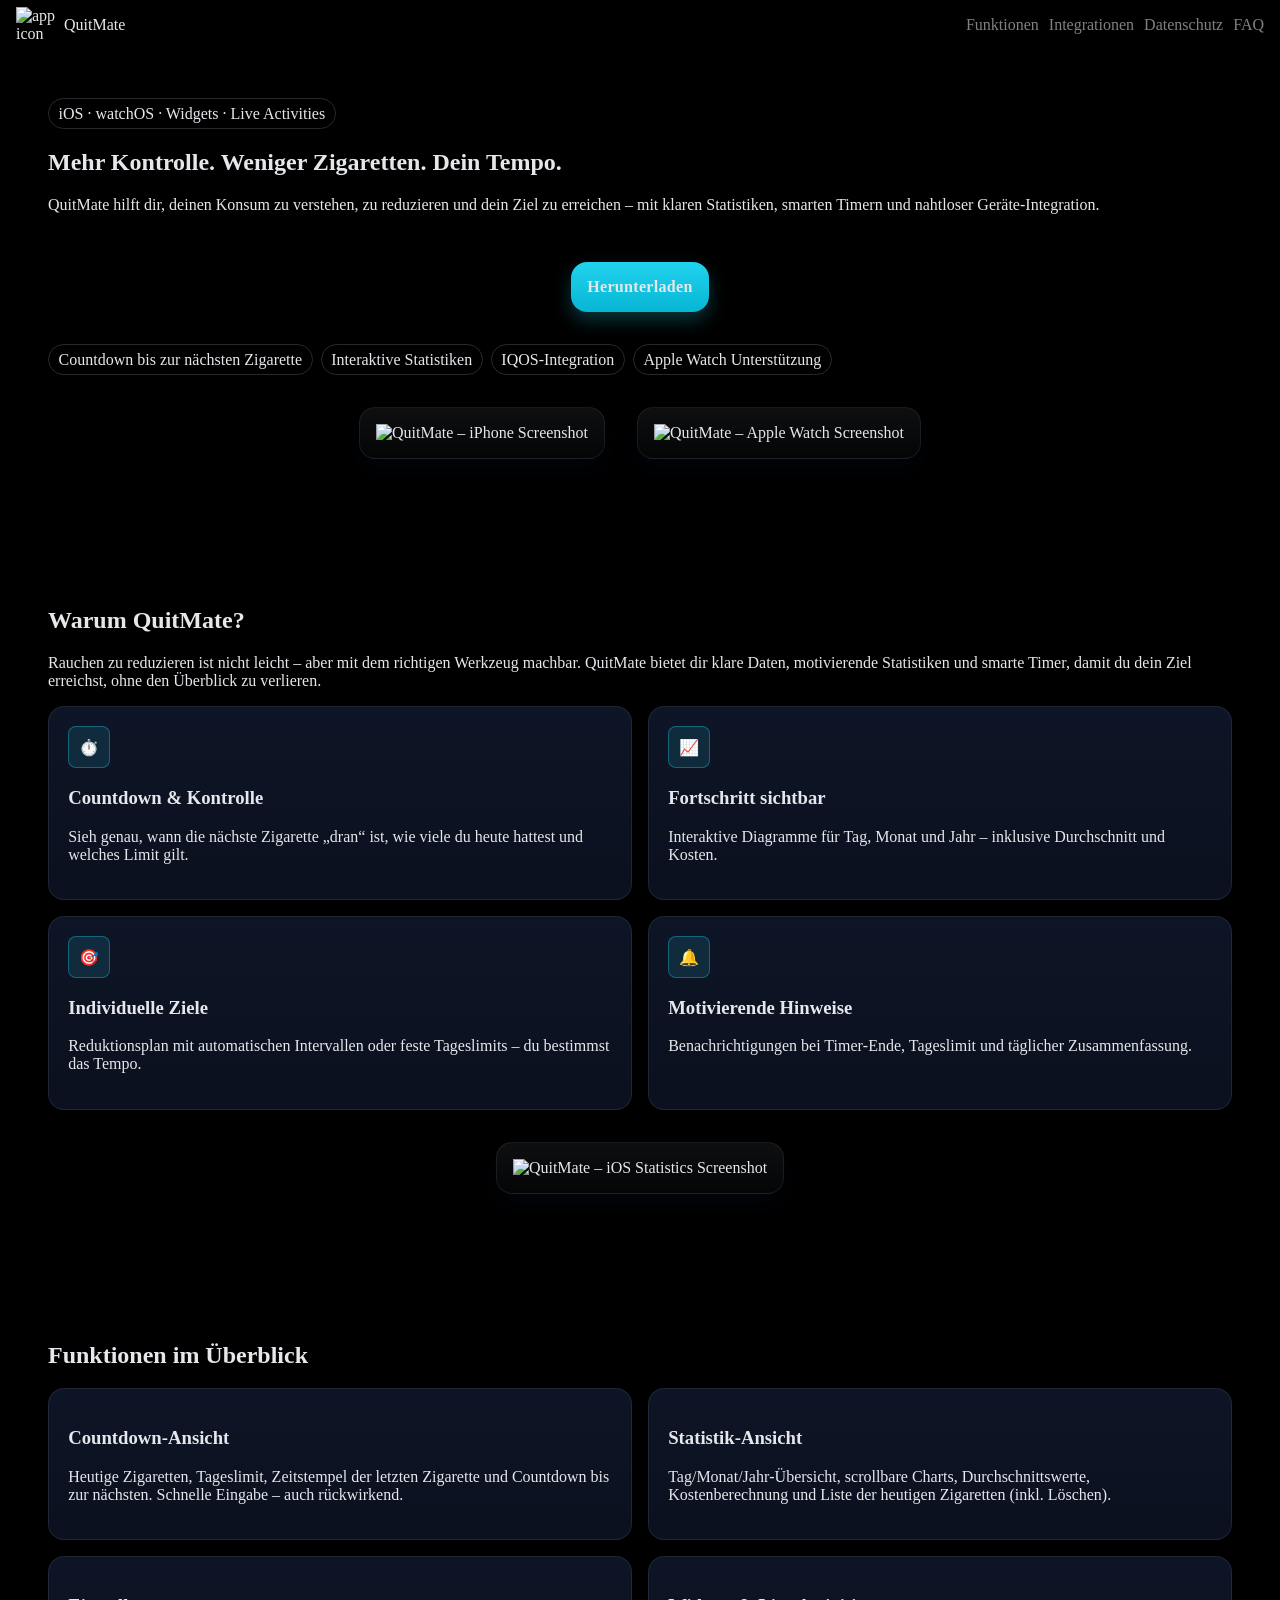
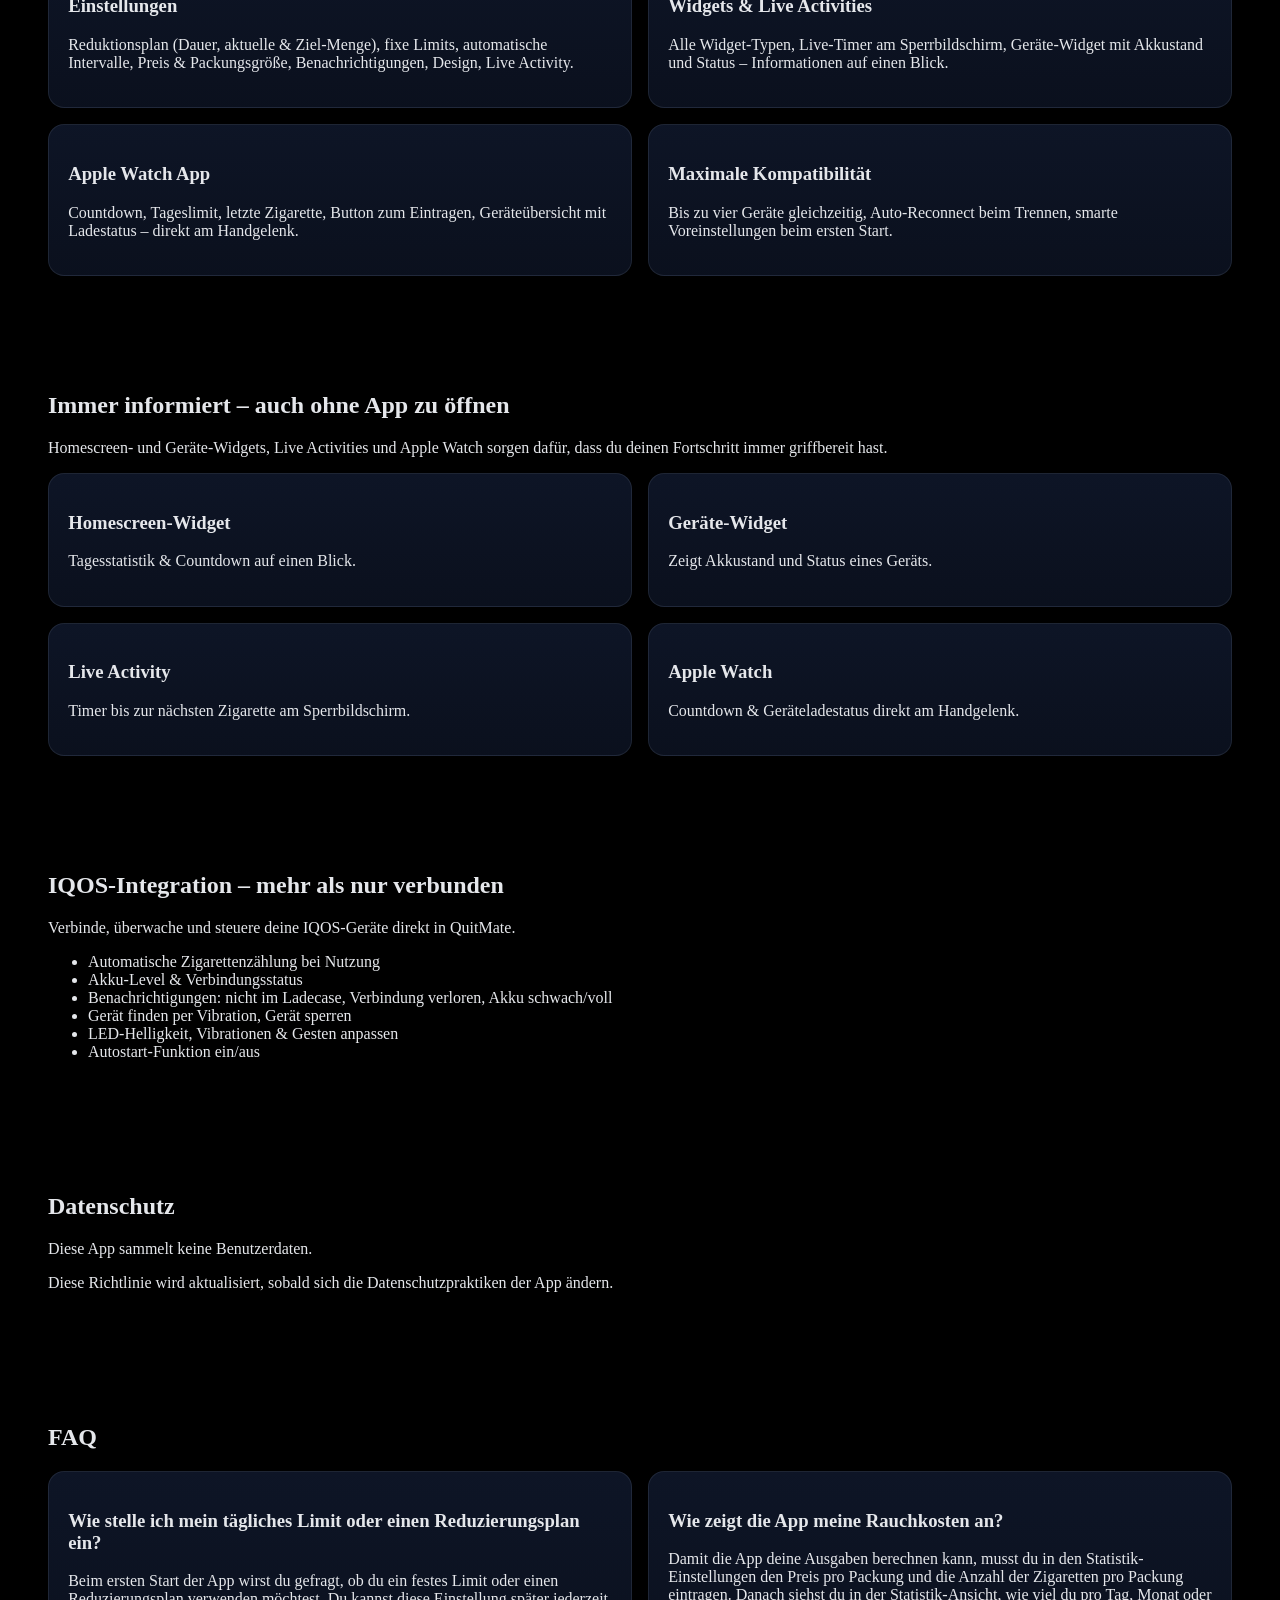
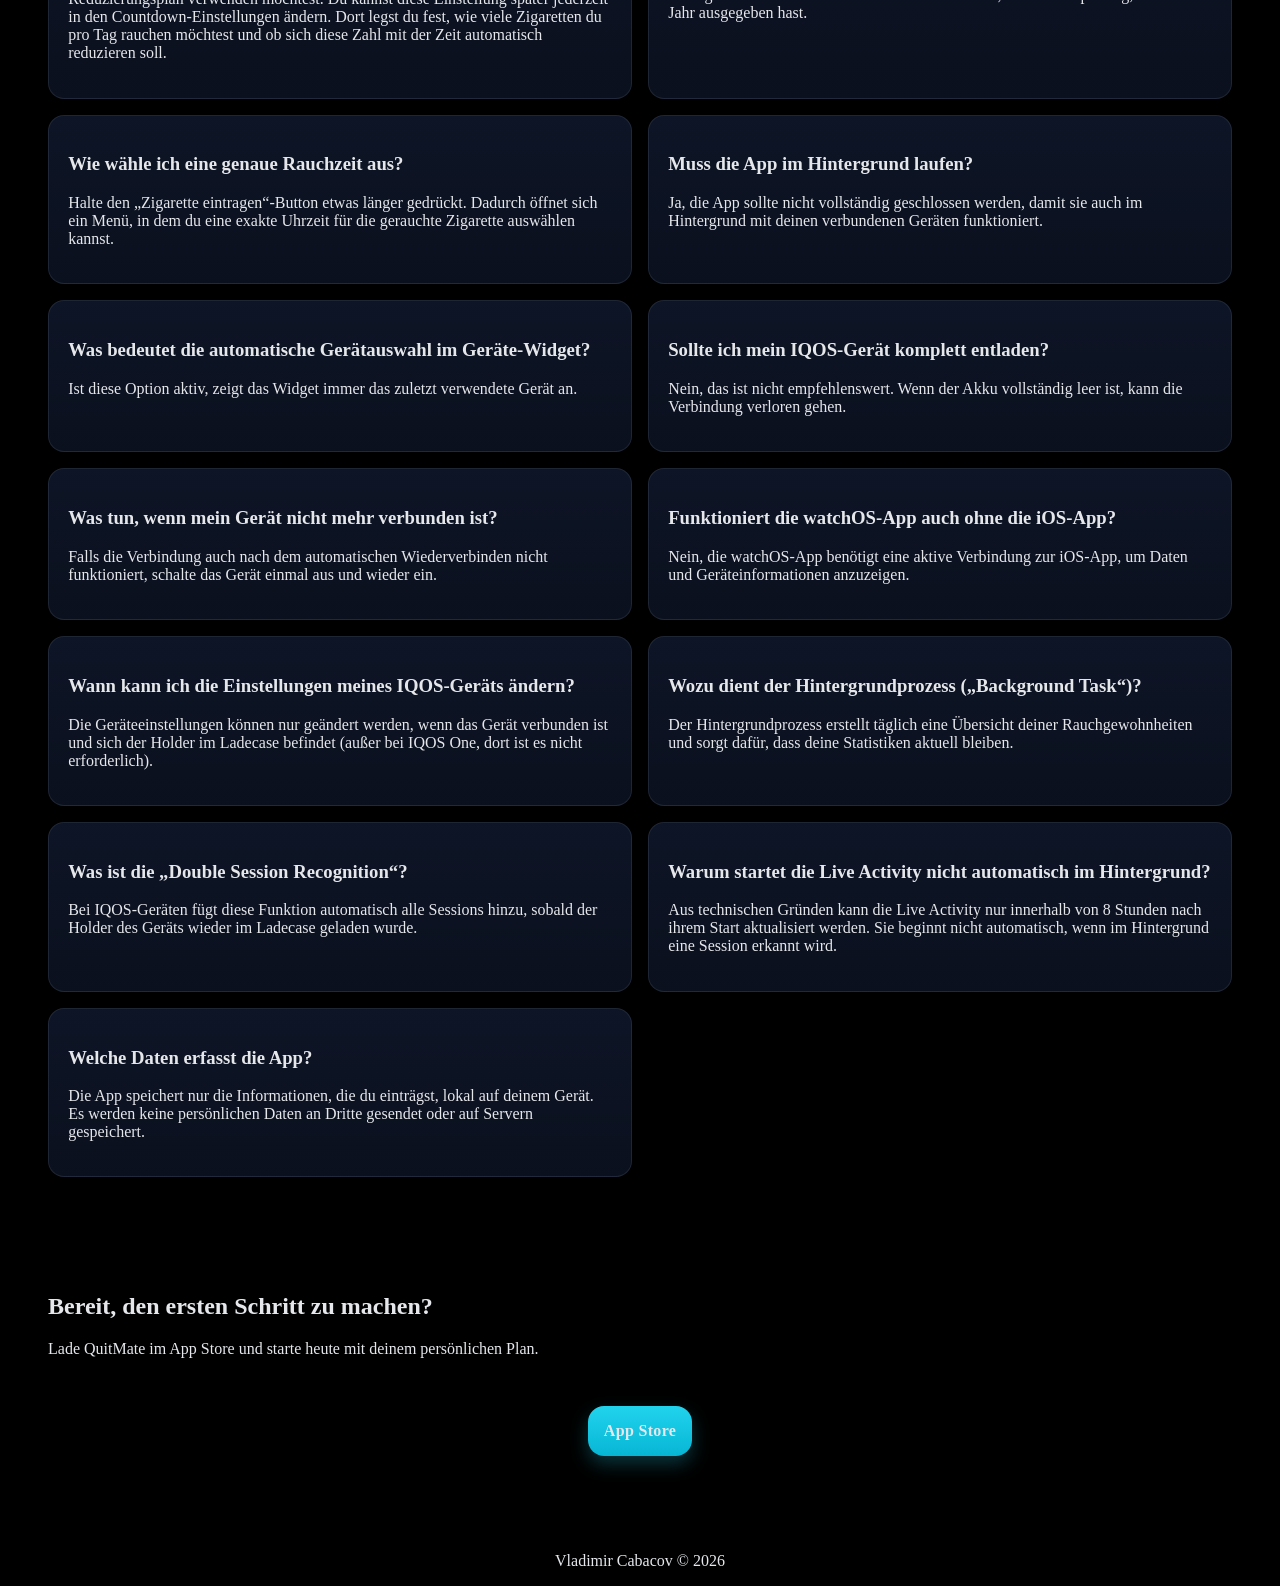
==== index.html @ f997f45a "Add burger menu instead of button" ====
<!DOCTYPE html>
<html lang="de">

<head>
    <meta charset="UTF-8">
    <link rel="stylesheet" href="style.css">
    <script src="script.js"></script>
    <title>QuitMate</title>
</head>

<body>

<nav class="navbar">
    <div class="app-label">
        <img src="images/QuitMateIcon-iOS-Default-1024x1024@1x.png" alt="app icon">
        <p>QuitMate</p>
    </div>

    <a class="burger-menu" onclick="showHideMenu()">
        <div class="burger-menu-item"></div>
        <div class="burger-menu-item"></div>
        <div class="burger-menu-item"></div>
    </a>

    <div class="menu" id="menu">
        <a href="#functions">Funktionen</a>
        <a href="#integrations">Integrationen</a>
        <a href="#privacy">Datenschutz</a>
        <a href="#faq">FAQ</a>
    </div>
</nav>

<section id="main">
    <div class="badge">iOS · watchOS · Widgets · Live Activities</div>

    <h1>Mehr Kontrolle. Weniger Zigaretten. Dein Tempo.</h1>

    <p>QuitMate hilft dir, deinen Konsum zu verstehen, zu reduzieren und dein Ziel zu erreichen – mit klaren
        Statistiken, smarten Timern und nahtloser Geräte‑Integration.</p>

    <div class="spacing-block">
        <a class="button" href="#download">Herunterladen</a>
    </div>

    <div class="badge-list">
        <div class="badge">Countdown bis zur nächsten Zigarette</div>
        <div class="badge">Interaktive Statistiken</div>
        <div class="badge">IQOS‑Integration</div>
        <div class="badge">Apple Watch Unterstützung</div>
    </div>

    <div class="spacing-block">
        <div class="image" aria-label="iOS Countdown">
            <img src="images/ios.png" alt="QuitMate – iPhone Screenshot">
        </div>

        <div class="image" aria-label="Apple Watch Countdown">
            <img src="images/watch.png" alt="QuitMate – Apple Watch Screenshot">
        </div>
    </div>
</section>

<section id="motivation">
    <h2>Warum QuitMate?</h2>
    <p>Rauchen zu reduzieren ist nicht leicht – aber mit dem richtigen Werkzeug machbar. QuitMate bietet dir klare
        Daten, motivierende Statistiken und smarte Timer, damit du dein Ziel erreichst, ohne den Überblick zu
        verlieren.</p>
    <div class="card-list">
        <div class="card">
            <div class="icon">⏱️</div>
            <h3>Countdown & Kontrolle</h3>
            <p>Sieh genau, wann die nächste Zigarette „dran“ ist, wie viele du heute hattest und welches Limit gilt.</p>
        </div>
        <div class="card">
            <div class="icon">📈</div>
            <h3>Fortschritt sichtbar</h3>
            <p>Interaktive Diagramme für Tag, Monat und Jahr – inklusive Durchschnitt und Kosten.</p>
        </div>
        <div class="card">
            <div class="icon">🎯</div>
            <h3>Individuelle Ziele</h3>
            <p>Reduktionsplan mit automatischen Intervallen oder feste Tageslimits – du bestimmst das Tempo.</p>
        </div>
        <div class="card">
            <div class="icon">🔔</div>
            <h3>Motivierende Hinweise</h3>
            <p>Benachrichtigungen bei Timer‑Ende, Tageslimit und täglicher Zusammenfassung.</p>
        </div>
    </div>

    <div class="spacing-block">
        <div class="image" aria-label="Apple Watch Countdown">
            <img src="images/ios-stats.png" alt="QuitMate – iOS Statistics Screenshot">
        </div>
    </div>
</section>

<section id="functions">
    <h1>Funktionen im Überblick</h1>
    <div class="card-list">
        <div class="card">
            <h3>Countdown‑Ansicht</h3>
            <p>Heutige Zigaretten, Tageslimit, Zeitstempel der letzten Zigarette und Countdown bis zur nächsten.
                Schnelle Eingabe – auch rückwirkend.</p>
        </div>
        <div class="card">
            <h3>Statistik‑Ansicht</h3>
            <p>Tag/Monat/Jahr‑Übersicht, scrollbare Charts, Durchschnittswerte, Kostenberechnung und Liste der heutigen
                Zigaretten (inkl. Löschen).</p>
        </div>
        <div class="card">
            <h3>Einstellungen</h3>
            <p>Reduktionsplan (Dauer, aktuelle & Ziel‑Menge), fixe Limits, automatische Intervalle, Preis &
                Packungsgröße, Benachrichtigungen, Design, Live Activity.</p>
        </div>
        <div class="card">
            <h3>Widgets & Live Activities</h3>
            <p>Alle Widget‑Typen, Live‑Timer am Sperrbildschirm, Geräte‑Widget mit Akkustand und Status – Informationen auf
                einen Blick.</p>
        </div>
        <div class="card">
            <h3>Apple Watch App</h3>
            <p>Countdown, Tageslimit, letzte Zigarette, Button zum Eintragen, Geräteübersicht mit Ladestatus – direkt am
                Handgelenk.</p>
        </div>
        <div class="card">
            <h3>Maximale Kompatibilität</h3>
            <p>Bis zu vier Geräte gleichzeitig, Auto‑Reconnect beim Trennen, smarte Voreinstellungen beim ersten
                Start.</p>
        </div>
    </div>
</section>

<section id="widgets">
    <h1>Immer informiert – auch ohne App zu öffnen</h1>
    <p>Homescreen‑ und Geräte‑Widgets, Live Activities und Apple Watch sorgen dafür, dass du deinen Fortschritt immer
        griffbereit hast.</p>
    <div class="card-list">
        <div class="card">
            <h3>Homescreen‑Widget</h3>
            <p>Tagesstatistik & Countdown auf einen Blick.</p>
        </div>
        <div class="card">
            <h3>Geräte‑Widget</h3>
            <p>Zeigt Akkustand und Status eines Geräts.</p>
        </div>
        <div class="card">
            <h3>Live Activity</h3>
            <p>Timer bis zur nächsten Zigarette am Sperrbildschirm.</p>
        </div>
        <div class="card">
            <h3>Apple Watch</h3>
            <p>Countdown & Geräteladestatus direkt am Handgelenk.</p>
        </div>
    </div>
</section>

<section id="integrations">
    <h1>IQOS‑Integration – mehr als nur verbunden</h1>
    <p>Verbinde, überwache und steuere deine IQOS‑Geräte direkt in QuitMate.</p>
    <ul>
        <li>Automatische Zigarettenzählung bei Nutzung</li>
        <li>Akku‑Level & Verbindungsstatus</li>
        <li>Benachrichtigungen: nicht im Ladecase, Verbindung verloren, Akku schwach/voll</li>
        <li>Gerät finden per Vibration, Gerät sperren</li>
        <li>LED‑Helligkeit, Vibrationen & Gesten anpassen</li>
        <li>Autostart‑Funktion ein/aus</li>
    </ul>
</section>

<section id="privacy">
    <h1>Datenschutz</h1>
    <p>Diese App sammelt keine Benutzerdaten.</p>
    <p>Diese Richtlinie wird aktualisiert, sobald sich die Datenschutzpraktiken der App ändern.</p>
</section>

<section id="faq">
    <h1>FAQ</h1>
    <div class="card-list">
        <div class="card">
            <h3>Wie stelle ich mein tägliches Limit oder einen Reduzierungsplan ein?</h3>
            <p>Beim ersten Start der App wirst du gefragt, ob du ein festes Limit oder einen Reduzierungsplan verwenden
                möchtest. Du kannst diese Einstellung später jederzeit in den Countdown-Einstellungen ändern. Dort legst
                du fest, wie viele Zigaretten du pro Tag rauchen möchtest und ob sich diese Zahl mit der Zeit
                automatisch reduzieren soll.</p>
        </div>
        <div class="card">
            <h3>Wie zeigt die App meine Rauchkosten an?</h3>
            <p>Damit die App deine Ausgaben berechnen kann, musst du in den Statistik-Einstellungen den Preis pro
                Packung und die Anzahl der Zigaretten pro Packung eintragen. Danach siehst du in der Statistik-Ansicht,
                wie viel du pro Tag, Monat oder Jahr ausgegeben hast.</p>
        </div>
        <div class="card">
            <h3>Wie wähle ich eine genaue Rauchzeit aus?</h3>
            <p>Halte den „Zigarette eintragen“-Button etwas länger gedrückt. Dadurch öffnet sich ein Menü, in dem du
                eine exakte Uhrzeit für die gerauchte Zigarette auswählen kannst.</p>
        </div>
        <div class="card">
            <h3>Muss die App im Hintergrund laufen?</h3>
            <p>Ja, die App sollte nicht vollständig geschlossen werden, damit sie auch im Hintergrund mit deinen
                verbundenen Geräten funktioniert.</p>
        </div>
        <div class="card">
            <h3>Was bedeutet die automatische Gerätauswahl im Geräte-Widget?</h3>
            <p>Ist diese Option aktiv, zeigt das Widget immer das zuletzt verwendete Gerät an.</p>
        </div>
        <div class="card">
            <h3>Sollte ich mein IQOS-Gerät komplett entladen?</h3>
            <p>Nein, das ist nicht empfehlenswert. Wenn der Akku vollständig leer ist, kann die Verbindung verloren
                gehen.</p>
        </div>
        <div class="card">
            <h3>Was tun, wenn mein Gerät nicht mehr verbunden ist?</h3>
            <p>Falls die Verbindung auch nach dem automatischen Wiederverbinden nicht funktioniert, schalte das Gerät
                einmal aus und wieder ein.</p>
        </div>
        <div class="card">
            <h3>Funktioniert die watchOS-App auch ohne die iOS-App?</h3>
            <p>Nein, die watchOS-App benötigt eine aktive Verbindung zur iOS-App, um Daten und Geräteinformationen
                anzuzeigen.</p>
        </div>
        <div class="card">
            <h3>Wann kann ich die Einstellungen meines IQOS-Geräts ändern?</h3>
            <p>Die Geräteeinstellungen können nur geändert werden, wenn das Gerät verbunden ist und sich der Holder im
                Ladecase befindet (außer bei IQOS One, dort ist es nicht erforderlich).</p>
        </div>
        <div class="card">
            <h3>Wozu dient der Hintergrundprozess („Background Task“)?</h3>
            <p>Der Hintergrundprozess erstellt täglich eine Übersicht deiner Rauchgewohnheiten und sorgt dafür, dass
                deine Statistiken aktuell bleiben.</p>
        </div>
        <div class="card">
            <h3>Was ist die „Double Session Recognition“?</h3>
            <p>Bei IQOS-Geräten fügt diese Funktion automatisch alle Sessions hinzu, sobald der Holder des Geräts wieder
                im Ladecase geladen wurde.</p>
        </div>
        <div class="card">
            <h3>Warum startet die Live Activity nicht automatisch im Hintergrund?</h3>
            <p>Aus technischen Gründen kann die Live Activity nur innerhalb von 8 Stunden nach ihrem Start aktualisiert
                werden. Sie beginnt nicht automatisch, wenn im Hintergrund eine Session erkannt wird.</p>
        </div>
        <div class="card">
            <h3>Welche Daten erfasst die App?</h3>
            <p>Die App speichert nur die Informationen, die du einträgst, lokal auf deinem Gerät. Es werden keine
                persönlichen Daten an Dritte gesendet oder auf Servern gespeichert.</p>
        </div>
    </div>
</section>

<section id="download">
    <h1>Bereit, den ersten Schritt zu machen?</h1>
    <p>Lade QuitMate im App Store und starte heute mit deinem persönlichen Plan.</p>
    <div class="spacing-block">
        <a class="button" href="http://localhost"><strong>App Store</strong></a>
    </div>
</section>

<div class="footer">
    <p>Vladimir Cabacov &#169; <span id="year">year</span></p>
    <script>document.getElementById("year").textContent = new Date().getFullYear().toString()</script>
</div>

</body>

</html>
---- style.css ----
body {
    margin: 0;
    font-family: ui-sans-serif, Helvetica Neue;
    background: black;
    color: #e5e7eb
}

.navbar {
    display: flex;
    background-color: rgba(0, 0, 0, 0.8);
    flex-wrap: wrap;
    align-items: center;
    justify-content: space-between;
    padding: 0 1rem 0;

    .app-label {
        display: flex;
        align-items: center;
        gap: 0.5rem;

        img {
            max-width: 2.5rem;
        }
    }

    .menu {
        display: flex;
        list-style-type: none;
        gap: 5px 10px;

        a {
            text-decoration: none;
            color: gray;
        }
    }

    .menu-mobile {
        display: flex;
        list-style-type: none;
        gap: 5px 10px;

        a {
            text-decoration: none;
            color: gray;
        }
    }

    .burger-menu {
        display: none;
    }

    .burger-menu-item {
        width: 1.5rem;
        height: .15rem;
        background-color: white;
        margin: .3rem 0;
        border-radius: 1rem;
    }

    @media (max-width: 600px) {
        .burger-menu {
            display: block;
        }

        .menu {
            display: none;
        }

        .menu-mobile {
            flex-direction: column;
            width: 100%;
            align-items: center;
        }
    }
}

section {
    padding: 3rem;
}

.badge {
    display: inline-block;
    padding: .35rem .6rem;
    border: 1px solid rgba(148,163,184,.25);
    border-radius: 1rem;
}

.badge-list {
    display: flex;
    flex-wrap: wrap;
    gap: .5rem;
}

.spacing-block {
    display: flex;
    justify-content: center;
    flex-wrap: wrap;
    padding: 2rem 0 2rem 0;
    gap: 2rem;
}

.image {
    background: linear-gradient(180deg, rgba(148,163,184,.09), rgba(148,163,184,.03));
    border:1px solid rgba(148,163,184,.12);
    border-radius: 1rem;
    padding:1rem;
    box-shadow: 0 10px 25px rgba(2, 8, 23, .45);;
}

.card-list {
    display: grid;
    grid-template-columns: 1fr 1fr;
    gap: 1rem;
}

@media (max-width: 600px) {
    .card-list {
        grid-template-columns: 1fr;
    }
}

.card {
    padding: 1.2rem;
    background: linear-gradient(180deg, rgba(15, 23, 42, .9), rgba(15, 23, 42, .7));
    border: 1px solid rgba(148, 163, 184, .14);
    border-radius: 1rem;
}

.icon {
    display: flex;
    justify-content: center;
    align-items: center;
    width: 2.5rem;
    height: 2.5rem;
    background: rgba(34, 211, 238, .12);
    border: 1px solid rgba(34, 211, 238, .35);
    border-radius: .5rem;
}

.button {
    display: inline-flex;
    background: linear-gradient(180deg, #22d3ee, #06b6d4);
    border-radius: 1rem;
    padding: 1rem;
    box-shadow: 0 8px 18px rgba(34,211,238,.25);
    font-weight: 700;
    letter-spacing: .02rem;
}

.button:hover {
    transform: translateY(-1px);
    box-shadow: 0 12px 26px rgba(34, 211, 238, .35);
}

a {
    color: inherit;
    text-decoration: none;
}

.footer {
    display: flex;
    justify-content: center;
}
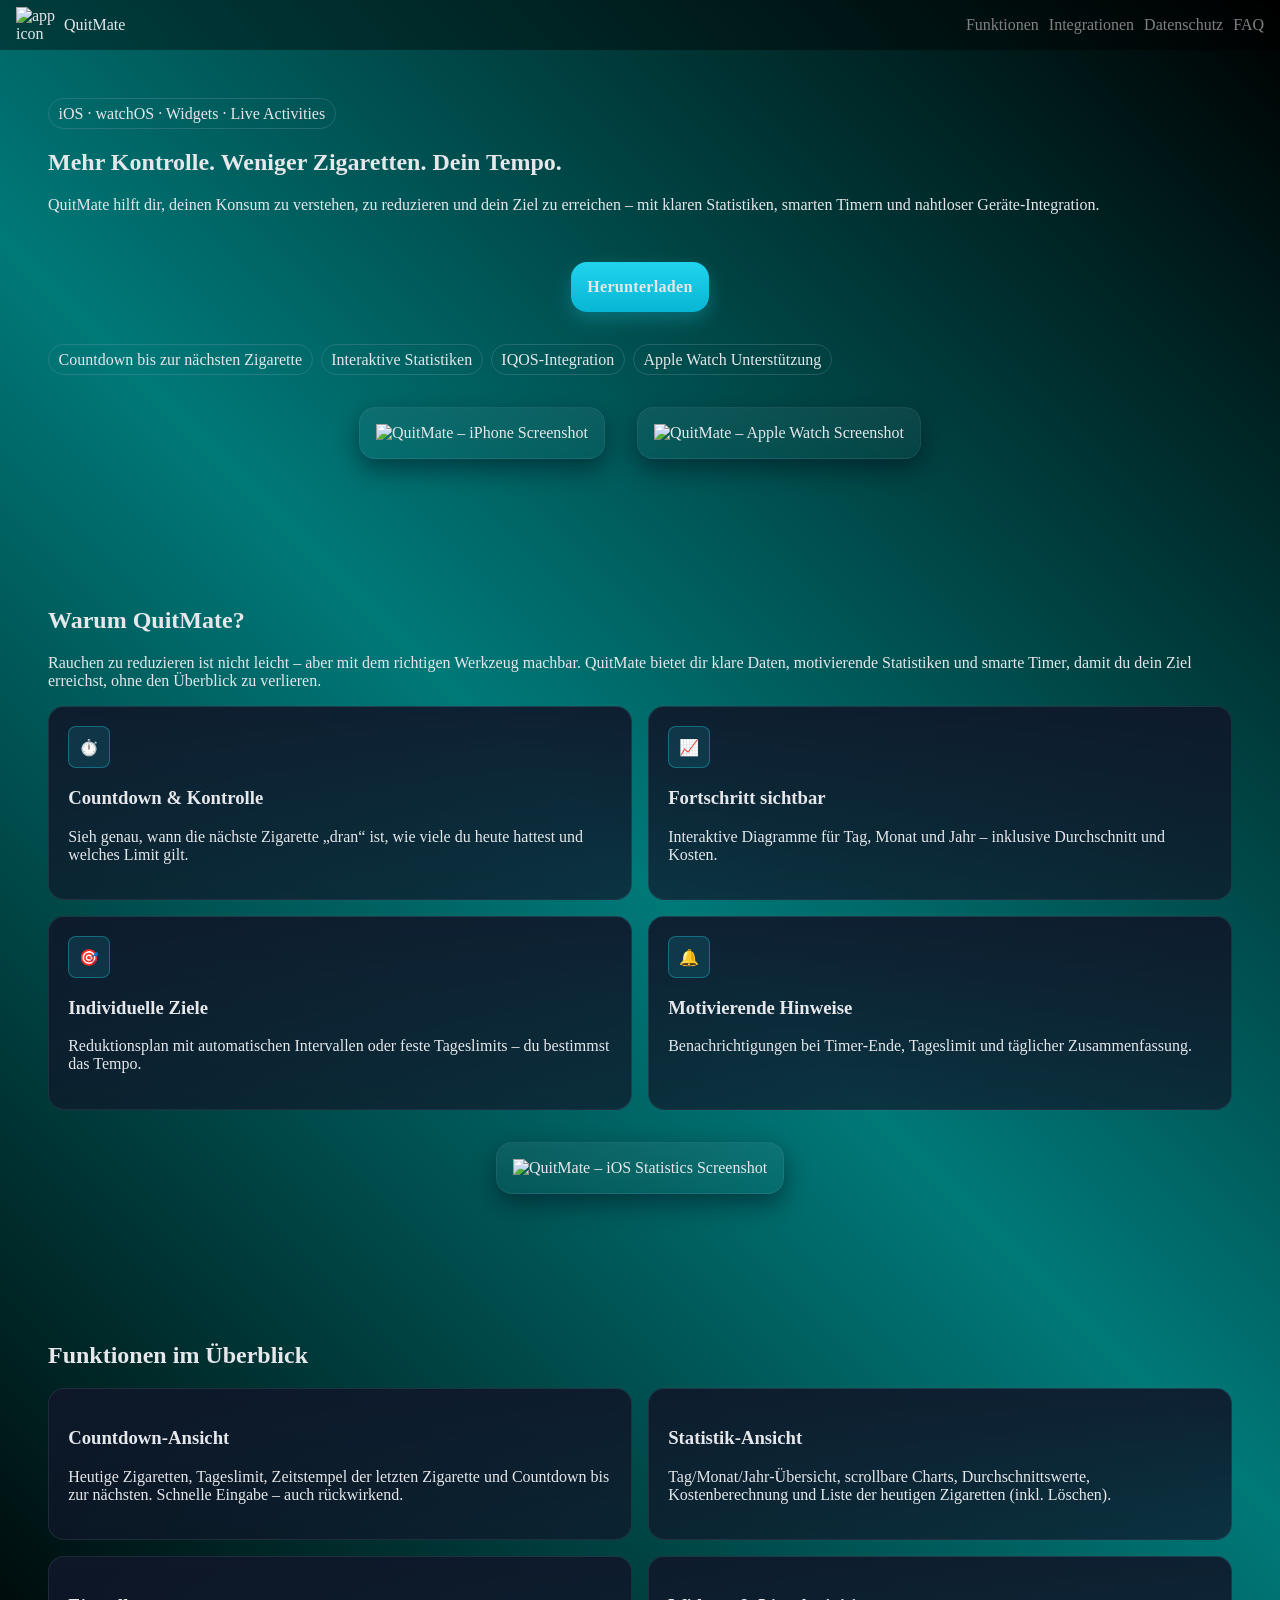
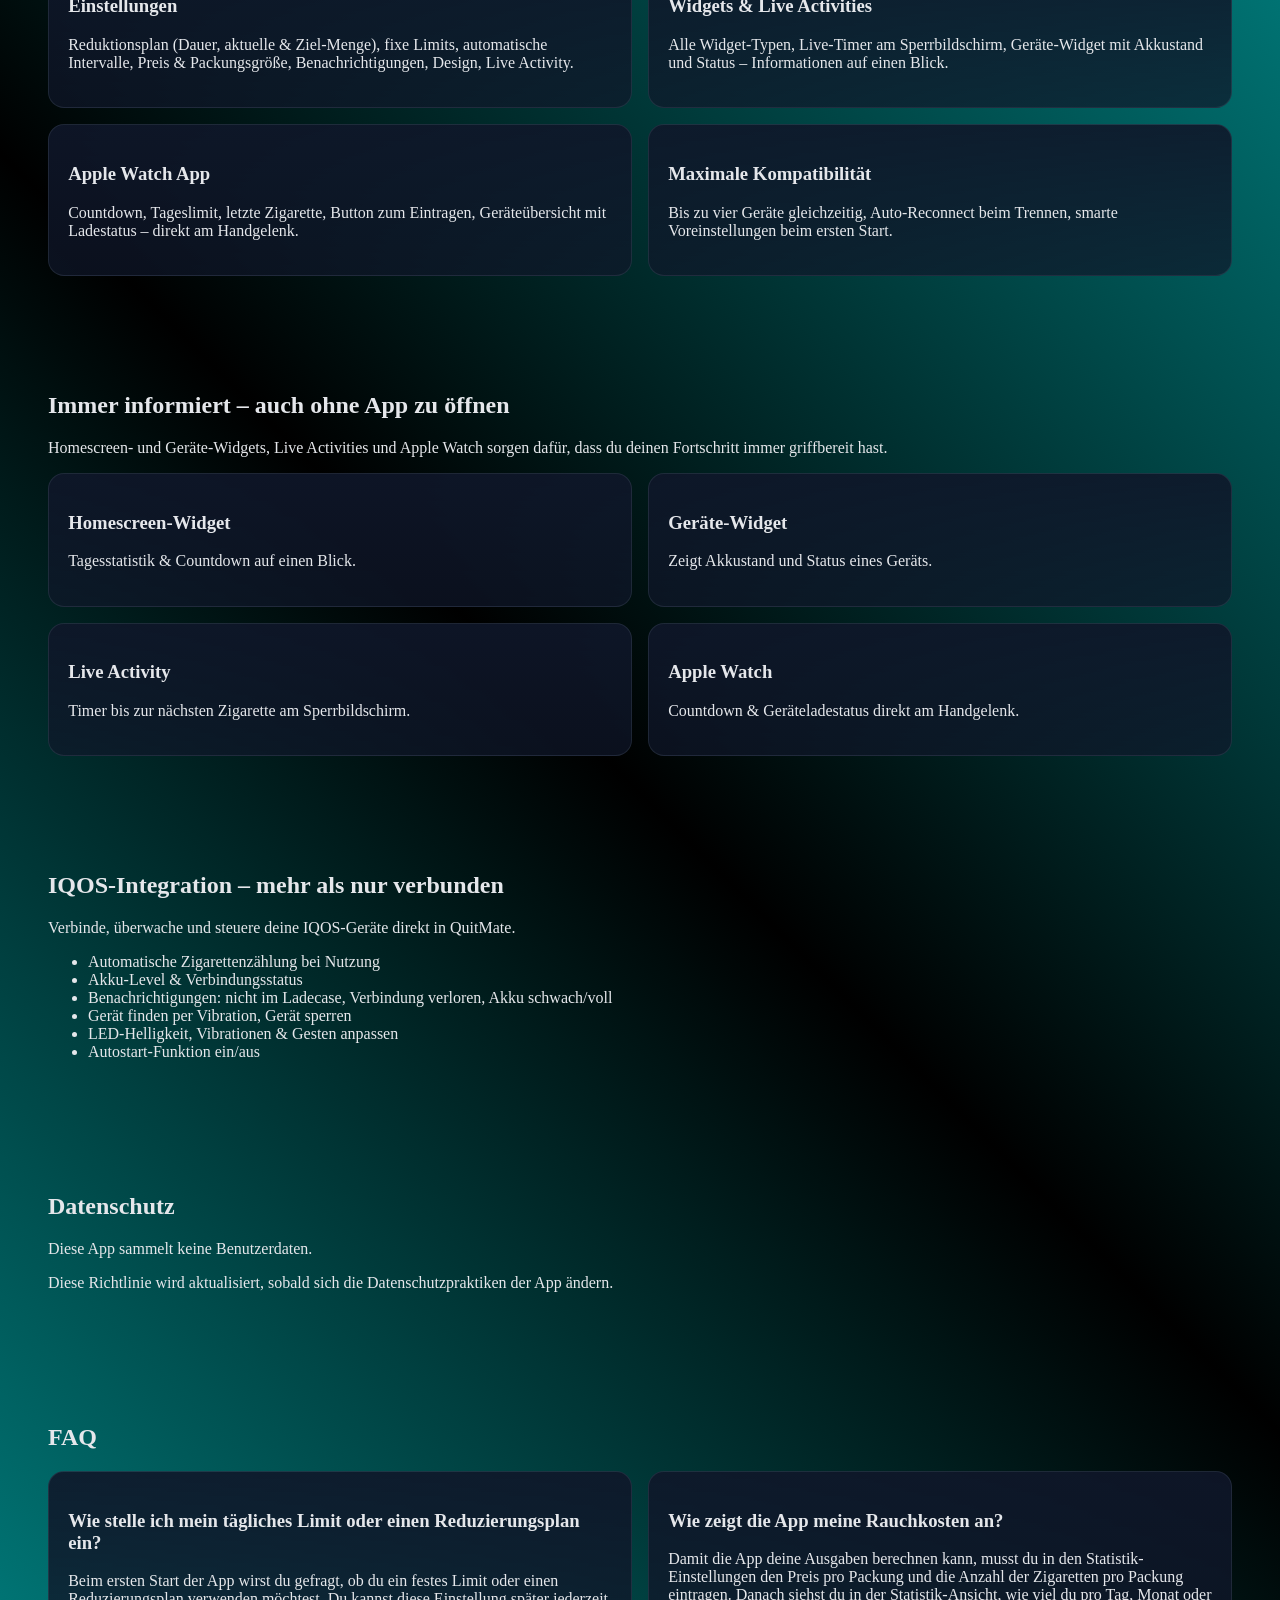
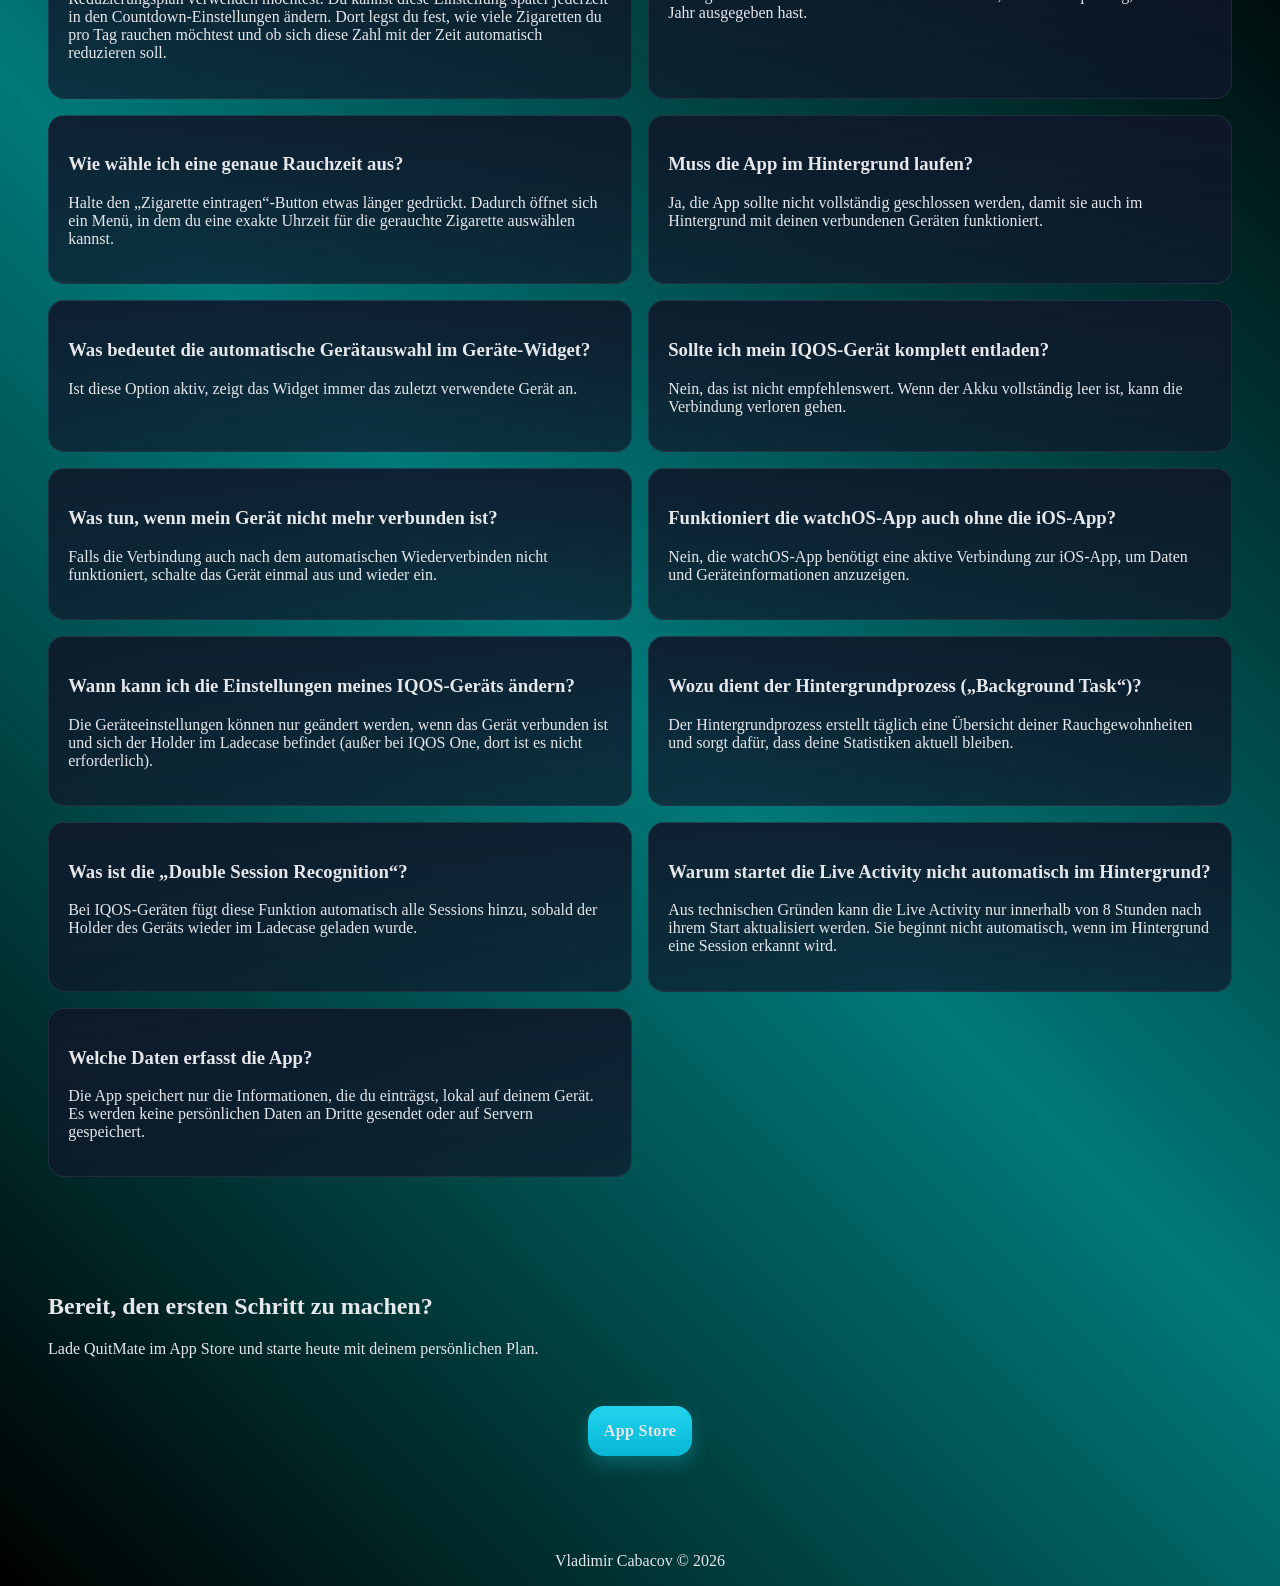
==== commit 9bbf2aa6: "Move script import to the end of html and animate burger menu open/close" ====
--- a/index.html
+++ b/index.html
@@ -4,7 +4,6 @@
 <head>
     <meta charset="UTF-8">
     <link rel="stylesheet" href="style.css">
-    <script src="script.js"></script>
     <title>QuitMate</title>
 </head>
 
@@ -16,10 +15,10 @@
         <p>QuitMate</p>
     </div>
 
-    <a class="burger-menu" onclick="showHideMenu()">
-        <div class="burger-menu-item"></div>
-        <div class="burger-menu-item"></div>
-        <div class="burger-menu-item"></div>
+    <a class="burger-menu">
+        <div class="burger-menu-item one"></div>
+        <div class="burger-menu-item two"></div>
+        <div class="burger-menu-item tree"></div>
     </a>
 
     <div class="menu" id="menu">
@@ -257,9 +256,10 @@
 
 <div class="footer">
     <p>Vladimir Cabacov &#169; <span id="year">year</span></p>
-    <script>document.getElementById("year").textContent = new Date().getFullYear().toString()</script>
 </div>
 
+<script src="script.js"></script>
+
 </body>
 
 </html>
--- a/style.css
+++ b/style.css
@@ -1,76 +1,98 @@
 body {
     margin: 0;
     font-family: ui-sans-serif, Helvetica Neue;
-    background: black;
-    color: #e5e7eb
+    background: linear-gradient(45deg, black, #007979, black, #007979, black);
+    color: #e5e7eb;
 }
 
 .navbar {
     display: flex;
-    background-color: rgba(0, 0, 0, 0.8);
+    background-color: rgba(0, 0, 0, 0.4);
+    backdrop-filter: blur(.2rem);
     flex-wrap: wrap;
     align-items: center;
     justify-content: space-between;
     padding: 0 1rem 0;
+}
 
-    .app-label {
-        display: flex;
+.navbar .app-label {
+    display: flex;
+    align-items: center;
+    gap: 0.5rem;
+}
+
+.navbar .app-label img {
+    max-width: 2.5rem;
+}
+
+.navbar .menu {
+    display: flex;
+    list-style-type: none;
+    gap: 10px;
+}
+
+.navbar .menu a {
+    text-decoration: none;
+    color: gray;
+    transition: transform 0.2s ease;
+}
+
+.navbar .menu a:hover {
+    color: #007979;
+    transform: scale(1.1);
+}
+
+.navbar .burger-menu {
+    display: none;
+    cursor: pointer;
+}
+
+.navbar .burger-menu-item {
+    width: 1.5rem;
+    height: .15rem;
+    background-color: white;
+    margin: .3rem 0;
+    border-radius: 1rem;
+    transition: 0.4s;
+}
+
+.open .burger-menu-item.one {
+    transform: translate(0, 7px) rotate(-45deg);
+}
+
+.open .burger-menu-item.two {
+    opacity: 0;
+}
+
+.open .burger-menu-item.tree {
+    transform: translate(0, -7px) rotate(45deg);
+}
+
+.card-list {
+    display: grid;
+    grid-template-columns: 1fr 1fr;
+    gap: 1rem;
+}
+
+@media (max-width: 600px) {
+    .navbar .menu {
+        display: none;
+        flex-direction: column;
+        width: 100%;
         align-items: center;
-        gap: 0.5rem;
-
-        img {
-            max-width: 2.5rem;
-        }
+        padding: 1rem 0;
     }
 
-    .menu {
+    .navbar .menu.open {
         display: flex;
-        list-style-type: none;
-        gap: 5px 10px;
-
-        a {
-            text-decoration: none;
-            color: gray;
-        }
     }
 
-    .menu-mobile {
-        display: flex;
-        list-style-type: none;
-        gap: 5px 10px;
-
-        a {
-            text-decoration: none;
-            color: gray;
-        }
+    .navbar .burger-menu {
+        display: block;
     }
 
-    .burger-menu {
-        display: none;
-    }
-
-    .burger-menu-item {
-        width: 1.5rem;
-        height: .15rem;
-        background-color: white;
-        margin: .3rem 0;
-        border-radius: 1rem;
-    }
-
-    @media (max-width: 600px) {
-        .burger-menu {
-            display: block;
-        }
-
-        .menu {
-            display: none;
-        }
-
-        .menu-mobile {
-            flex-direction: column;
-            width: 100%;
-            align-items: center;
-        }
+    .card-list {
+        grid-template-columns: 1fr;
     }
 }
 
@@ -105,18 +127,6 @@
     border-radius: 1rem;
     padding:1rem;
     box-shadow: 0 10px 25px rgba(2, 8, 23, .45);;
-}
-
-.card-list {
-    display: grid;
-    grid-template-columns: 1fr 1fr;
-    gap: 1rem;
-}
-
-@media (max-width: 600px) {
-    .card-list {
-        grid-template-columns: 1fr;
-    }
 }
 
 .card {
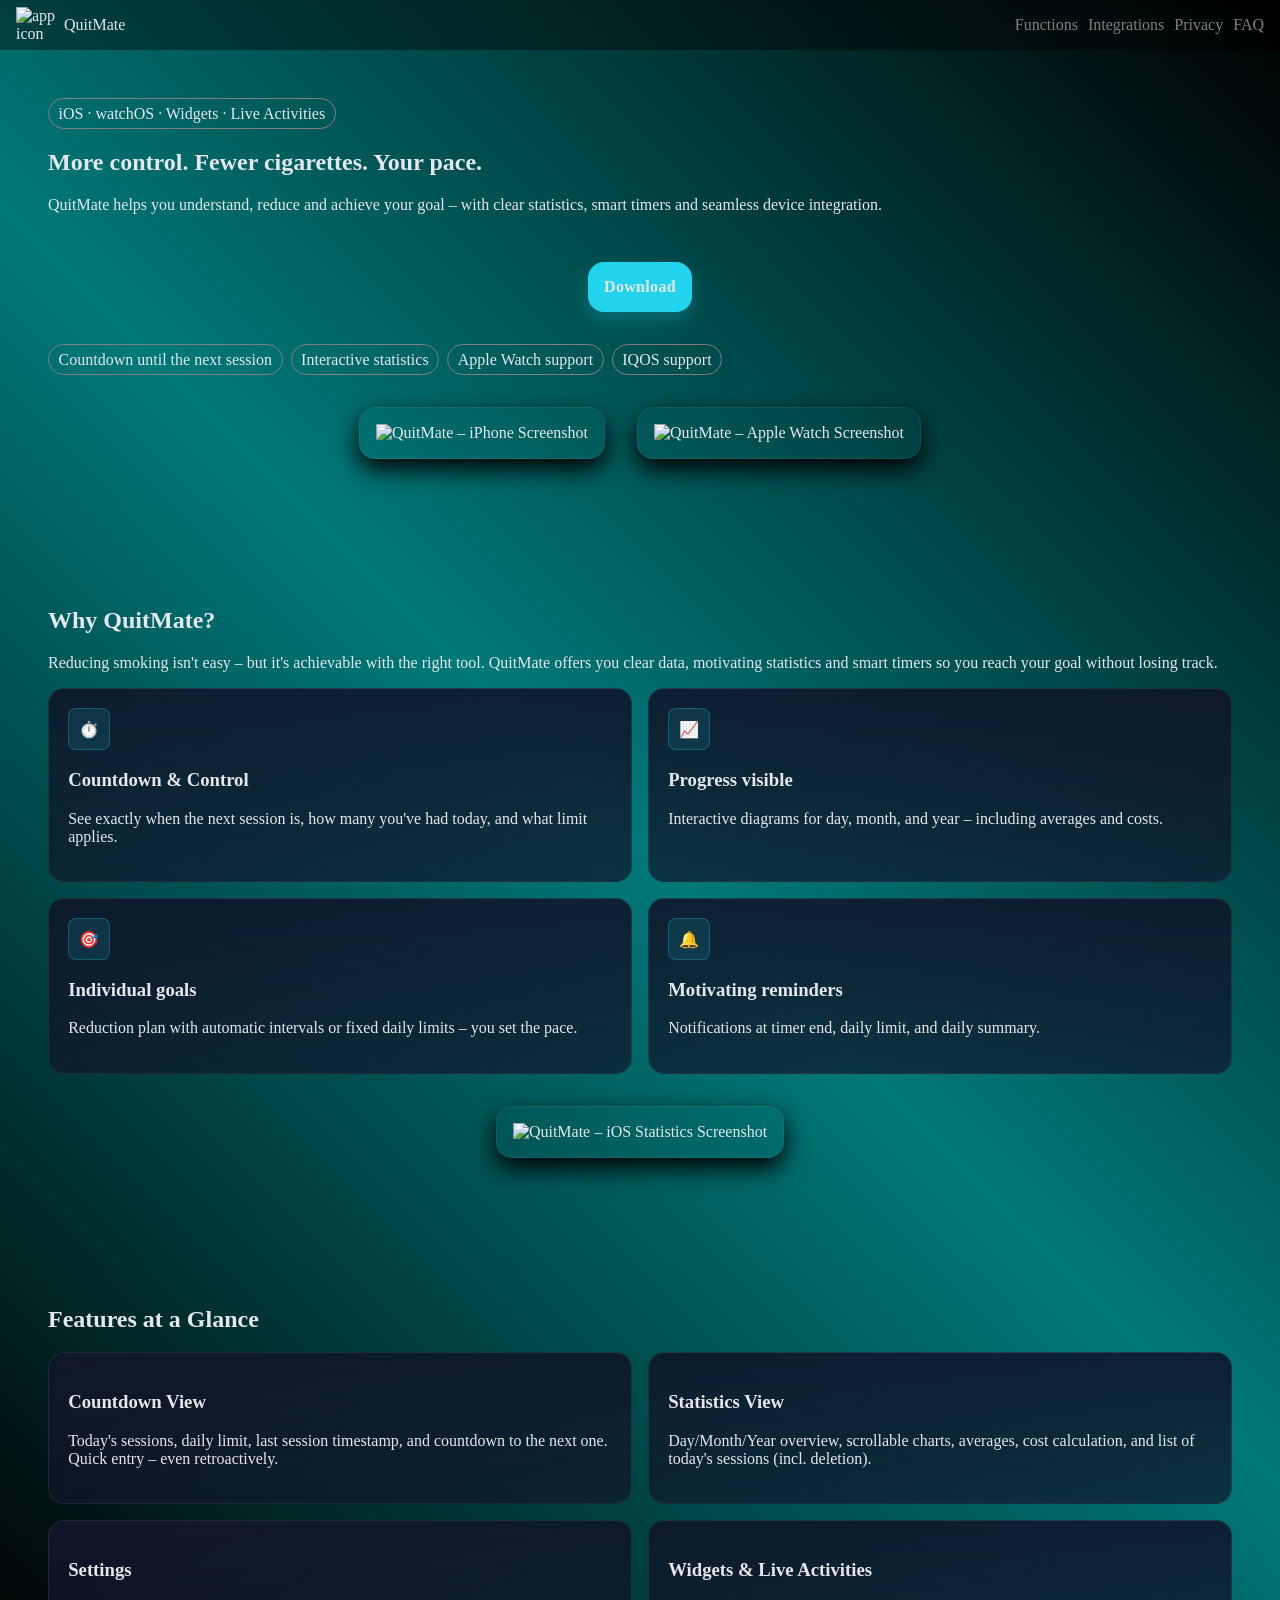
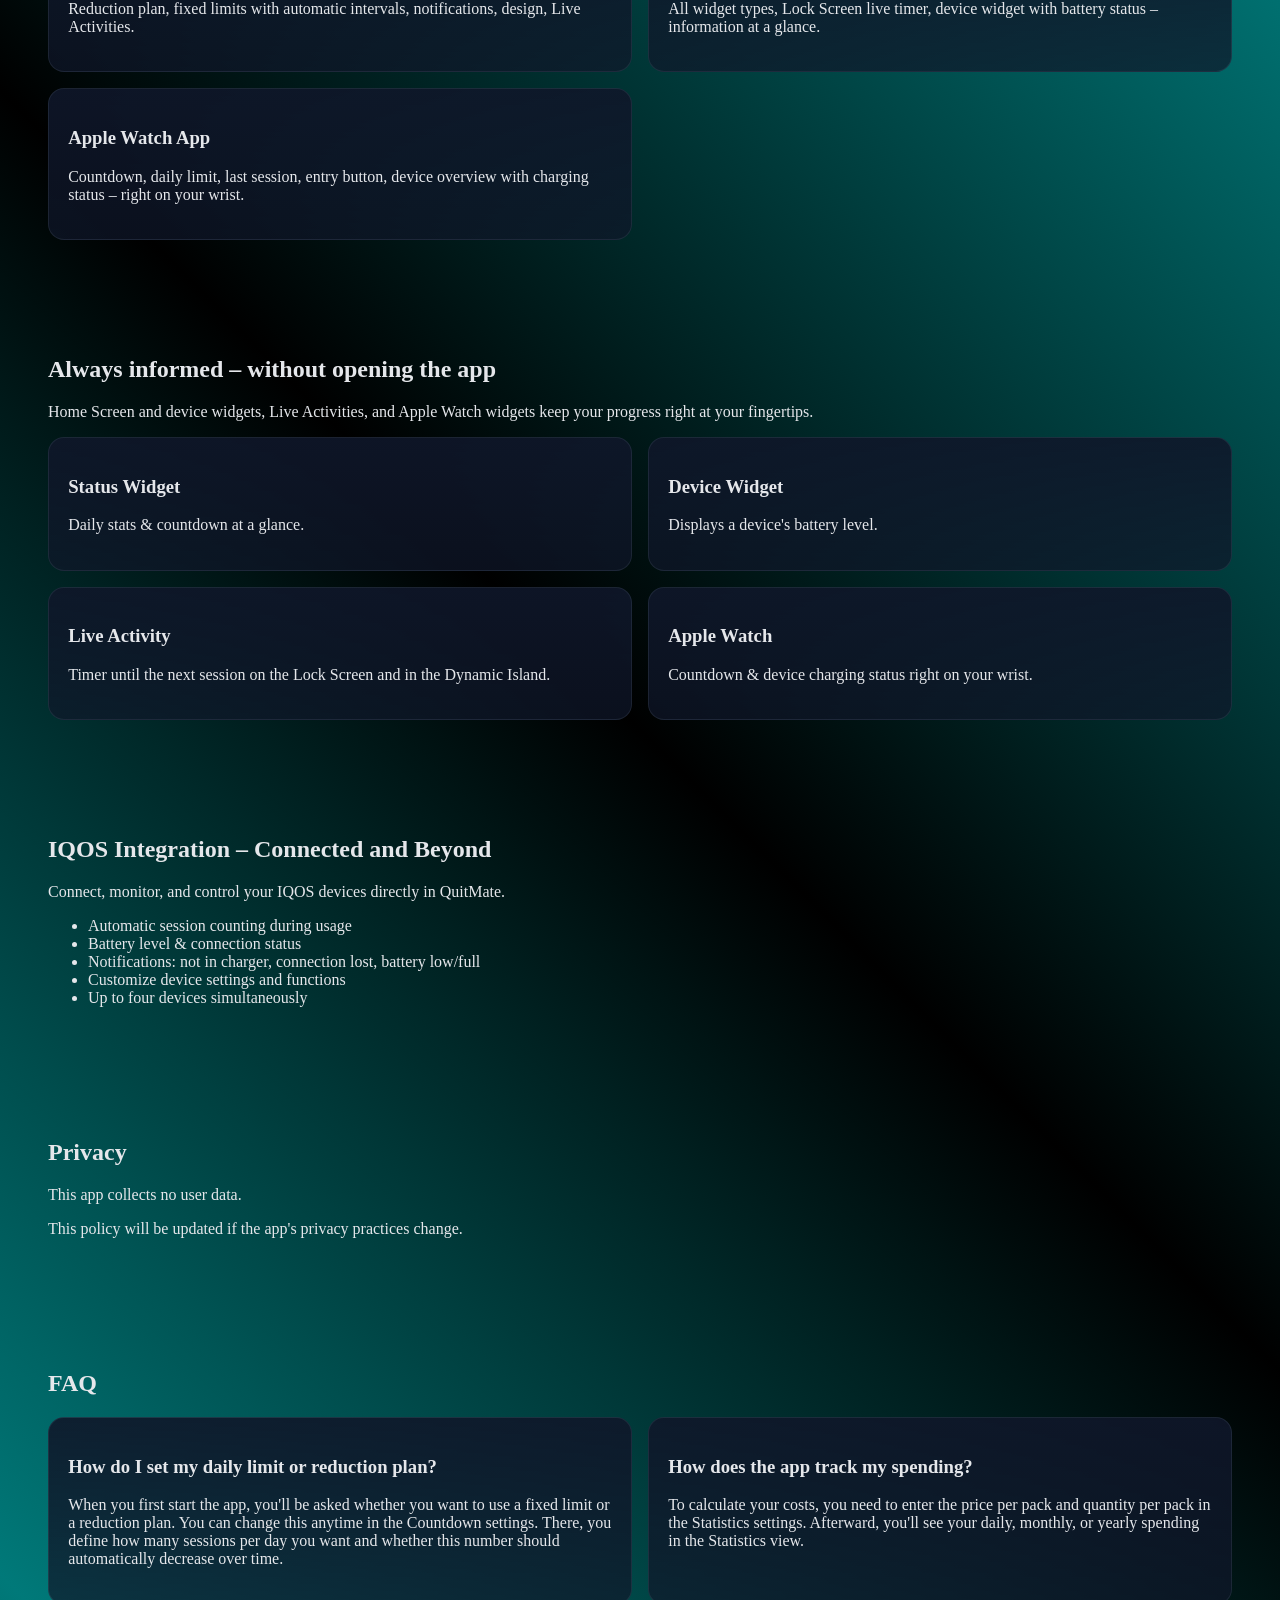
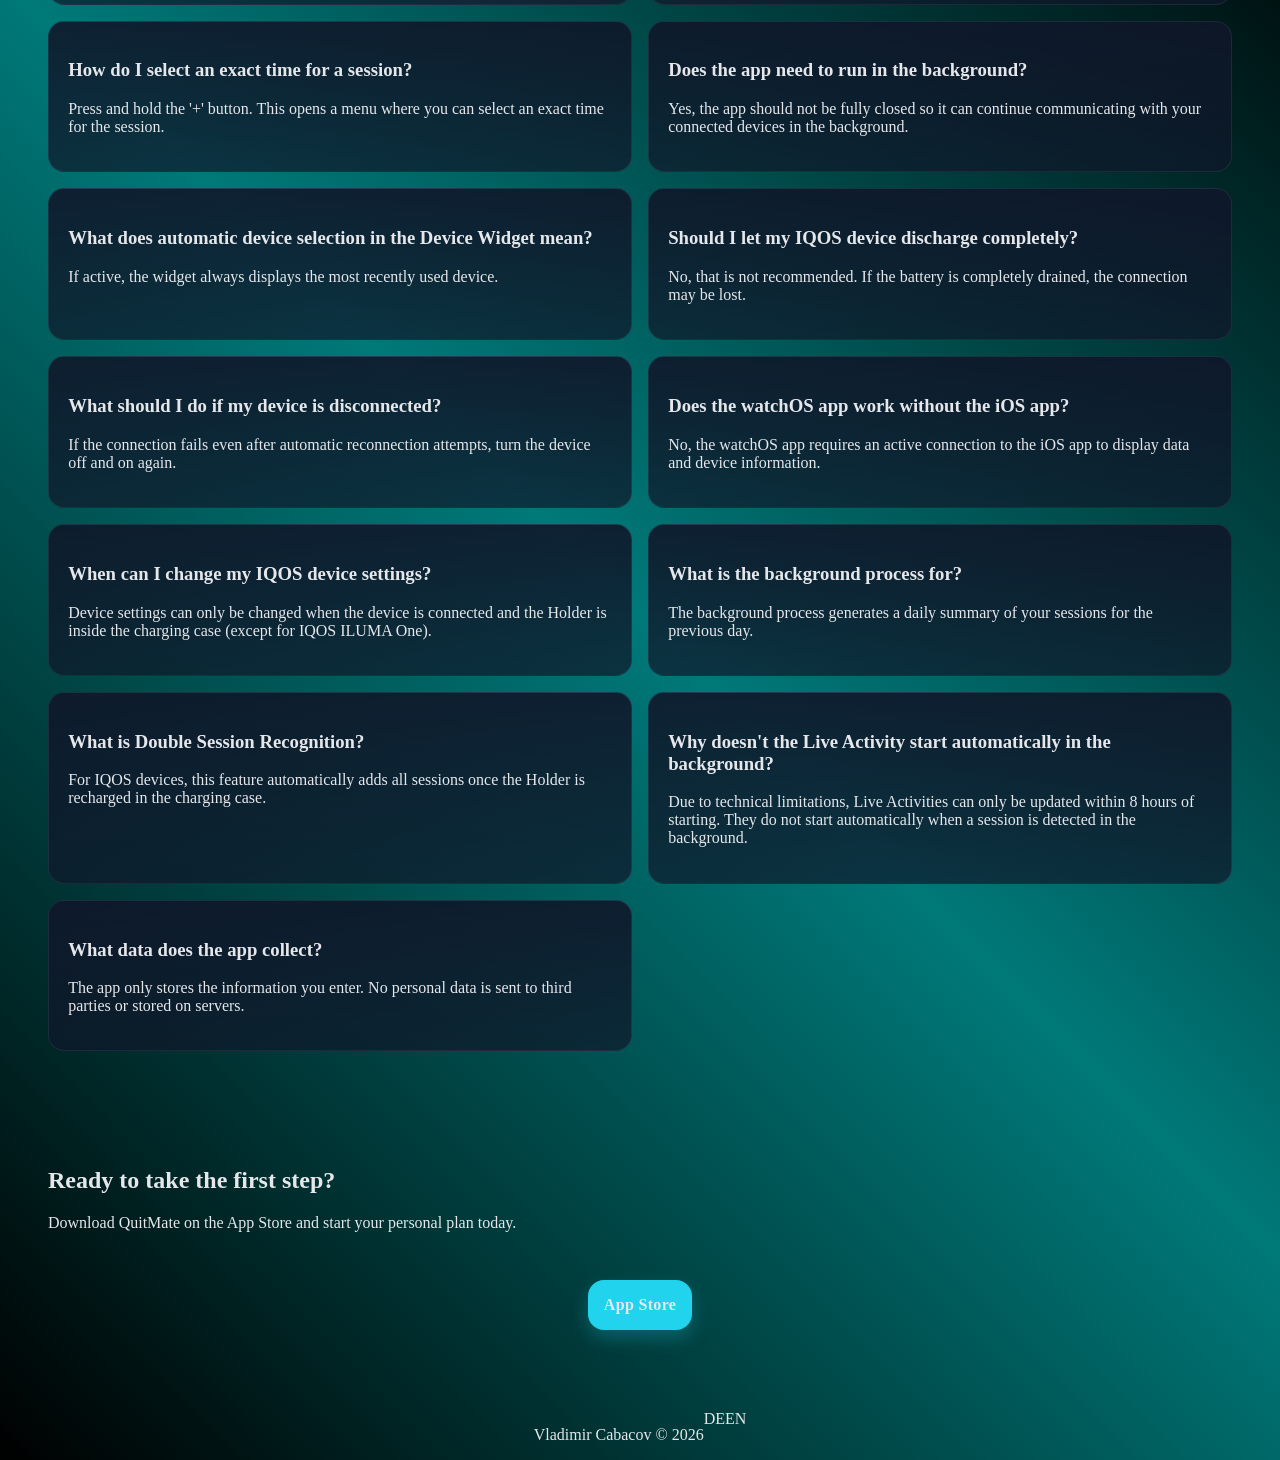
==== commit 330b3f54: "Add multilingual support for EN, DE" ====
--- a/index.html
+++ b/index.html
@@ -3,6 +3,7 @@
 
 <head>
     <meta charset="UTF-8">
+    <meta name="viewport" content="width=device-width, initial-scale=1.0">
     <link rel="stylesheet" href="style.css">
     <title>QuitMate</title>
 </head>
@@ -22,30 +23,28 @@
     </a>
 
     <div class="menu" id="menu">
-        <a href="#functions">Funktionen</a>
-        <a href="#integrations">Integrationen</a>
-        <a href="#privacy">Datenschutz</a>
-        <a href="#faq">FAQ</a>
+        <a href="#functions" data-i18n="menu-functions"></a>
+        <a href="#integrations" data-i18n="menu-integrations"></a>
+        <a href="#privacy" data-i18n="menu-privacy"></a>
+        <a href="#faq" data-i18n="menu-faq"></a>
     </div>
 </nav>
 
 <section id="main">
-    <div class="badge">iOS · watchOS · Widgets · Live Activities</div>
-
-    <h1>Mehr Kontrolle. Weniger Zigaretten. Dein Tempo.</h1>
-
-    <p>QuitMate hilft dir, deinen Konsum zu verstehen, zu reduzieren und dein Ziel zu erreichen – mit klaren
-        Statistiken, smarten Timern und nahtloser Geräte‑Integration.</p>
-
-    <div class="spacing-block">
-        <a class="button" href="#download">Herunterladen</a>
+    <div class="badge">iOS · watchOS · <span data-i18n="widgets"></span> · <span data-i18n="live-activities"></span></div>
+
+    <h1 data-i18n="main-title"></h1>
+    <p data-i18n="main-app-description"></p>
+
+    <div class="spacing-block">
+        <a class="button" href="#download" data-i18n="download"></a>
     </div>
 
     <div class="badge-list">
-        <div class="badge">Countdown bis zur nächsten Zigarette</div>
-        <div class="badge">Interaktive Statistiken</div>
-        <div class="badge">IQOS‑Integration</div>
-        <div class="badge">Apple Watch Unterstützung</div>
+        <div class="badge" data-i18n="badge-countdown"></div>
+        <div class="badge" data-i18n="badge-statistic"></div>
+        <div class="badge" data-i18n="badge-watch"></div>
+        <div class="badge" data-i18n="badge-iqos"></div>
     </div>
 
     <div class="spacing-block">
@@ -60,30 +59,28 @@
 </section>
 
 <section id="motivation">
-    <h2>Warum QuitMate?</h2>
-    <p>Rauchen zu reduzieren ist nicht leicht – aber mit dem richtigen Werkzeug machbar. QuitMate bietet dir klare
-        Daten, motivierende Statistiken und smarte Timer, damit du dein Ziel erreichst, ohne den Überblick zu
-        verlieren.</p>
+    <h2 data-i18n="motivation-title"></h2>
+    <p data-i18n="motivation-description"></p>
     <div class="card-list">
         <div class="card">
             <div class="icon">⏱️</div>
-            <h3>Countdown & Kontrolle</h3>
-            <p>Sieh genau, wann die nächste Zigarette „dran“ ist, wie viele du heute hattest und welches Limit gilt.</p>
+            <h3 data-i18n="card-countdown-title"></h3>
+            <p data-i18n="card-countdown-description"></p>
         </div>
         <div class="card">
             <div class="icon">📈</div>
-            <h3>Fortschritt sichtbar</h3>
-            <p>Interaktive Diagramme für Tag, Monat und Jahr – inklusive Durchschnitt und Kosten.</p>
+            <h3 data-i18n="card-statistic-title"></h3>
+            <p data-i18n="card-statistic-description"></p>
         </div>
         <div class="card">
             <div class="icon">🎯</div>
-            <h3>Individuelle Ziele</h3>
-            <p>Reduktionsplan mit automatischen Intervallen oder feste Tageslimits – du bestimmst das Tempo.</p>
+            <h3 data-i18n="card-goals-title"></h3>
+            <p data-i18n="card-goals-description"></p>
         </div>
         <div class="card">
             <div class="icon">🔔</div>
-            <h3>Motivierende Hinweise</h3>
-            <p>Benachrichtigungen bei Timer‑Ende, Tageslimit und täglicher Zusammenfassung.</p>
+            <h3 data-i18n="card-notifications-title"></h3>
+            <p data-i18n="card-notifications-description"></p>
         </div>
     </div>
 
@@ -95,167 +92,143 @@
 </section>
 
 <section id="functions">
-    <h1>Funktionen im Überblick</h1>
-    <div class="card-list">
-        <div class="card">
-            <h3>Countdown‑Ansicht</h3>
-            <p>Heutige Zigaretten, Tageslimit, Zeitstempel der letzten Zigarette und Countdown bis zur nächsten.
-                Schnelle Eingabe – auch rückwirkend.</p>
-        </div>
-        <div class="card">
-            <h3>Statistik‑Ansicht</h3>
-            <p>Tag/Monat/Jahr‑Übersicht, scrollbare Charts, Durchschnittswerte, Kostenberechnung und Liste der heutigen
-                Zigaretten (inkl. Löschen).</p>
-        </div>
-        <div class="card">
-            <h3>Einstellungen</h3>
-            <p>Reduktionsplan (Dauer, aktuelle & Ziel‑Menge), fixe Limits, automatische Intervalle, Preis &
-                Packungsgröße, Benachrichtigungen, Design, Live Activity.</p>
-        </div>
-        <div class="card">
-            <h3>Widgets & Live Activities</h3>
-            <p>Alle Widget‑Typen, Live‑Timer am Sperrbildschirm, Geräte‑Widget mit Akkustand und Status – Informationen auf
-                einen Blick.</p>
-        </div>
-        <div class="card">
-            <h3>Apple Watch App</h3>
-            <p>Countdown, Tageslimit, letzte Zigarette, Button zum Eintragen, Geräteübersicht mit Ladestatus – direkt am
-                Handgelenk.</p>
-        </div>
-        <div class="card">
-            <h3>Maximale Kompatibilität</h3>
-            <p>Bis zu vier Geräte gleichzeitig, Auto‑Reconnect beim Trennen, smarte Voreinstellungen beim ersten
-                Start.</p>
+    <h1 data-i18n="functions-title"></h1>
+    <div class="card-list">
+        <div class="card">
+            <h3 data-i18n="function-countdown-title"></h3>
+            <p data-i18n="function-countdown-description"></p>
+        </div>
+        <div class="card">
+            <h3 data-i18n="function-statistic-title"></h3>
+            <p data-i18n="function-statistic-description"></p>
+        </div>
+        <div class="card">
+            <h3 data-i18n="function-settings-title"></h3>
+            <p data-i18n="function-settings-description"></p>
+        </div>
+        <div class="card">
+            <h3 data-i18n="function-widgets-title"></h3>
+            <p data-i18n="function-widgets-description"></p>
+        </div>
+        <div class="card">
+            <h3 data-i18n="function-watch-title"></h3>
+            <p data-i18n="function-watch-description"></p>
         </div>
     </div>
 </section>
 
 <section id="widgets">
-    <h1>Immer informiert – auch ohne App zu öffnen</h1>
-    <p>Homescreen‑ und Geräte‑Widgets, Live Activities und Apple Watch sorgen dafür, dass du deinen Fortschritt immer
-        griffbereit hast.</p>
-    <div class="card-list">
-        <div class="card">
-            <h3>Homescreen‑Widget</h3>
-            <p>Tagesstatistik & Countdown auf einen Blick.</p>
-        </div>
-        <div class="card">
-            <h3>Geräte‑Widget</h3>
-            <p>Zeigt Akkustand und Status eines Geräts.</p>
-        </div>
-        <div class="card">
-            <h3>Live Activity</h3>
-            <p>Timer bis zur nächsten Zigarette am Sperrbildschirm.</p>
-        </div>
-        <div class="card">
-            <h3>Apple Watch</h3>
-            <p>Countdown & Geräteladestatus direkt am Handgelenk.</p>
+    <h1 data-i18n="widgets-title"></h1>
+    <p data-i18n="widgets-description"></p>
+    <div class="card-list">
+        <div class="card">
+            <h3 data-i18n="widget-actual-title"></h3>
+            <p data-i18n="widget-actual-description"></p>
+        </div>
+        <div class="card">
+            <h3 data-i18n="widget-device-title"></h3>
+            <p data-i18n="widget-device-description"></p>
+        </div>
+        <div class="card">
+            <h3 data-i18n="widget-live-title"></h3>
+            <p data-i18n="widget-live-description"></p>
+        </div>
+        <div class="card">
+            <h3 data-i18n="widget-watch-title"></h3>
+            <p data-i18n="widget-watch-description"></p>
         </div>
     </div>
 </section>
 
 <section id="integrations">
-    <h1>IQOS‑Integration – mehr als nur verbunden</h1>
-    <p>Verbinde, überwache und steuere deine IQOS‑Geräte direkt in QuitMate.</p>
+    <h1 data-i18n="integrations-title"></h1>
+    <p data-i18n="integrations-description"></p>
     <ul>
-        <li>Automatische Zigarettenzählung bei Nutzung</li>
-        <li>Akku‑Level & Verbindungsstatus</li>
-        <li>Benachrichtigungen: nicht im Ladecase, Verbindung verloren, Akku schwach/voll</li>
-        <li>Gerät finden per Vibration, Gerät sperren</li>
-        <li>LED‑Helligkeit, Vibrationen & Gesten anpassen</li>
-        <li>Autostart‑Funktion ein/aus</li>
+        <li data-i18n="integration-auto-count"></li>
+        <li data-i18n="integration-status"></li>
+        <li data-i18n="integration-notifications"></li>
+        <li data-i18n="integration-settings"></li>
+        <li data-i18n="integration-device-count"></li>
     </ul>
 </section>
 
 <section id="privacy">
-    <h1>Datenschutz</h1>
-    <p>Diese App sammelt keine Benutzerdaten.</p>
-    <p>Diese Richtlinie wird aktualisiert, sobald sich die Datenschutzpraktiken der App ändern.</p>
+    <h1 data-i18n="privacy-title"></h1>
+    <p data-i18n="privacy-user-data"></p>
+    <p data-i18n="privacy-update"></p>
 </section>
 
 <section id="faq">
-    <h1>FAQ</h1>
-    <div class="card-list">
-        <div class="card">
-            <h3>Wie stelle ich mein tägliches Limit oder einen Reduzierungsplan ein?</h3>
-            <p>Beim ersten Start der App wirst du gefragt, ob du ein festes Limit oder einen Reduzierungsplan verwenden
-                möchtest. Du kannst diese Einstellung später jederzeit in den Countdown-Einstellungen ändern. Dort legst
-                du fest, wie viele Zigaretten du pro Tag rauchen möchtest und ob sich diese Zahl mit der Zeit
-                automatisch reduzieren soll.</p>
-        </div>
-        <div class="card">
-            <h3>Wie zeigt die App meine Rauchkosten an?</h3>
-            <p>Damit die App deine Ausgaben berechnen kann, musst du in den Statistik-Einstellungen den Preis pro
-                Packung und die Anzahl der Zigaretten pro Packung eintragen. Danach siehst du in der Statistik-Ansicht,
-                wie viel du pro Tag, Monat oder Jahr ausgegeben hast.</p>
-        </div>
-        <div class="card">
-            <h3>Wie wähle ich eine genaue Rauchzeit aus?</h3>
-            <p>Halte den „Zigarette eintragen“-Button etwas länger gedrückt. Dadurch öffnet sich ein Menü, in dem du
-                eine exakte Uhrzeit für die gerauchte Zigarette auswählen kannst.</p>
-        </div>
-        <div class="card">
-            <h3>Muss die App im Hintergrund laufen?</h3>
-            <p>Ja, die App sollte nicht vollständig geschlossen werden, damit sie auch im Hintergrund mit deinen
-                verbundenen Geräten funktioniert.</p>
-        </div>
-        <div class="card">
-            <h3>Was bedeutet die automatische Gerätauswahl im Geräte-Widget?</h3>
-            <p>Ist diese Option aktiv, zeigt das Widget immer das zuletzt verwendete Gerät an.</p>
-        </div>
-        <div class="card">
-            <h3>Sollte ich mein IQOS-Gerät komplett entladen?</h3>
-            <p>Nein, das ist nicht empfehlenswert. Wenn der Akku vollständig leer ist, kann die Verbindung verloren
-                gehen.</p>
-        </div>
-        <div class="card">
-            <h3>Was tun, wenn mein Gerät nicht mehr verbunden ist?</h3>
-            <p>Falls die Verbindung auch nach dem automatischen Wiederverbinden nicht funktioniert, schalte das Gerät
-                einmal aus und wieder ein.</p>
-        </div>
-        <div class="card">
-            <h3>Funktioniert die watchOS-App auch ohne die iOS-App?</h3>
-            <p>Nein, die watchOS-App benötigt eine aktive Verbindung zur iOS-App, um Daten und Geräteinformationen
-                anzuzeigen.</p>
-        </div>
-        <div class="card">
-            <h3>Wann kann ich die Einstellungen meines IQOS-Geräts ändern?</h3>
-            <p>Die Geräteeinstellungen können nur geändert werden, wenn das Gerät verbunden ist und sich der Holder im
-                Ladecase befindet (außer bei IQOS One, dort ist es nicht erforderlich).</p>
-        </div>
-        <div class="card">
-            <h3>Wozu dient der Hintergrundprozess („Background Task“)?</h3>
-            <p>Der Hintergrundprozess erstellt täglich eine Übersicht deiner Rauchgewohnheiten und sorgt dafür, dass
-                deine Statistiken aktuell bleiben.</p>
-        </div>
-        <div class="card">
-            <h3>Was ist die „Double Session Recognition“?</h3>
-            <p>Bei IQOS-Geräten fügt diese Funktion automatisch alle Sessions hinzu, sobald der Holder des Geräts wieder
-                im Ladecase geladen wurde.</p>
-        </div>
-        <div class="card">
-            <h3>Warum startet die Live Activity nicht automatisch im Hintergrund?</h3>
-            <p>Aus technischen Gründen kann die Live Activity nur innerhalb von 8 Stunden nach ihrem Start aktualisiert
-                werden. Sie beginnt nicht automatisch, wenn im Hintergrund eine Session erkannt wird.</p>
-        </div>
-        <div class="card">
-            <h3>Welche Daten erfasst die App?</h3>
-            <p>Die App speichert nur die Informationen, die du einträgst, lokal auf deinem Gerät. Es werden keine
-                persönlichen Daten an Dritte gesendet oder auf Servern gespeichert.</p>
+    <h1 data-i18n="faq-title"></h1>
+    <div class="card-list">
+        <div class="card">
+            <h3 data-i18n="faq-question-plan"></h3>
+            <p data-i18n="faq-answer-plan"></p>
+        </div>
+        <div class="card">
+            <h3 data-i18n="faq-question-costs"></h3>
+            <p data-i18n="faq-answer-costs"></p>
+        </div>
+        <div class="card">
+            <h3 data-i18n="faq-question-manual-input"></h3>
+            <p data-i18n="faq-answer-manual-input"></p>
+        </div>
+        <div class="card">
+            <h3 data-i18n="faq-question-background"></h3>
+            <p data-i18n="faq-answer-background"></p>
+        </div>
+        <div class="card">
+            <h3 data-i18n="faq-question-device-widget"></h3>
+            <p data-i18n="faq-answer-device-widget"></p>
+        </div>
+        <div class="card">
+            <h3 data-i18n="faq-question-device-battery-low"></h3>
+            <p data-i18n="faq-answer-device-battery-low"></p>
+        </div>
+        <div class="card">
+            <h3 data-i18n="faq-question-connection-issue"></h3>
+            <p data-i18n="faq-answer-connection-issue"></p>
+        </div>
+        <div class="card">
+            <h3 data-i18n="faq-question-watch-companion"></h3>
+            <p data-i18n="faq-answer-watch-companion"></p>
+        </div>
+        <div class="card">
+            <h3 data-i18n="faq-question-device-settings"></h3>
+            <p data-i18n="faq-answer-device-settings"></p>
+        </div>
+        <div class="card">
+            <h3 data-i18n="faq-question-background-task"></h3>
+            <p data-i18n="faq-answer-background-task"></p>
+        </div>
+        <div class="card">
+            <h3 data-i18n="faq-question-double-session-recognition"></h3>
+            <p data-i18n="faq-answer-double-session-recognition"></p>
+        </div>
+        <div class="card">
+            <h3 data-i18n="faq-question-live-activity-background"></h3>
+            <p data-i18n="faq-answer-live-activity-background"></p>
+        </div>
+        <div class="card">
+            <h3 data-i18n="faq-question-privacy"></h3>
+            <p data-i18n="faq-answer-privacy"></p>
         </div>
     </div>
 </section>
 
 <section id="download">
-    <h1>Bereit, den ersten Schritt zu machen?</h1>
-    <p>Lade QuitMate im App Store und starte heute mit deinem persönlichen Plan.</p>
-    <div class="spacing-block">
+    <h1 data-i18n="download-title"></h1>
+    <p data-i18n="download-description"></p>
+    <div class="spacing-block">
+        <!--  TODO: Link      -->
         <a class="button" href="http://localhost"><strong>App Store</strong></a>
     </div>
 </section>
 
 <div class="footer">
     <p>Vladimir Cabacov &#169; <span id="year">year</span></p>
+    <a href="#" onclick="changeLanguage('de')">DE</a>
+    <a href="#" onclick="changeLanguage('en')">EN</a>
 </div>
 
 <script src="script.js"></script>
--- a/style.css
+++ b/style.css
@@ -1,8 +1,16 @@
+:root {
+    --button-shadow-color: #22d3ee40;
+    --cyan-color: #007979;
+    --button-color: #22d3ee;
+    --primary-text-color: #e5e7eb;
+    --dark-gray-color: #94a3b81f;
+}
+
 body {
     margin: 0;
     font-family: ui-sans-serif, Helvetica Neue;
-    background: linear-gradient(45deg, black, #007979, black, #007979, black);
-    color: #e5e7eb;
+    background: linear-gradient(45deg, black, var(--cyan-color), black, var(--cyan-color), black);
+    color: var(--primary-text-color);
 }
 
 .navbar {
@@ -38,7 +46,7 @@
 }
 
 .navbar .menu a:hover {
-    color: #007979;
+    color: var(--cyan-color);
     transform: scale(1.1);
 }
 
@@ -50,7 +58,7 @@
 .navbar .burger-menu-item {
     width: 1.5rem;
     height: .15rem;
-    background-color: white;
+    background-color: var(--primary-text-color);
     margin: .3rem 0;
     border-radius: 1rem;
     transition: 0.4s;
@@ -103,7 +111,7 @@
 .badge {
     display: inline-block;
     padding: .35rem .6rem;
-    border: 1px solid rgba(148,163,184,.25);
+    border: 1px solid gray;
     border-radius: 1rem;
 }
 
@@ -122,17 +130,16 @@
 }
 
 .image {
-    background: linear-gradient(180deg, rgba(148,163,184,.09), rgba(148,163,184,.03));
-    border:1px solid rgba(148,163,184,.12);
+    border:1px solid var(--dark-gray-color);
     border-radius: 1rem;
     padding:1rem;
-    box-shadow: 0 10px 25px rgba(2, 8, 23, .45);;
+    box-shadow: 0 10px 25px black;
 }
 
 .card {
     padding: 1.2rem;
     background: linear-gradient(180deg, rgba(15, 23, 42, .9), rgba(15, 23, 42, .7));
-    border: 1px solid rgba(148, 163, 184, .14);
+    border: 1px solid var(--dark-gray-color);
     border-radius: 1rem;
 }
 
@@ -143,23 +150,23 @@
     width: 2.5rem;
     height: 2.5rem;
     background: rgba(34, 211, 238, .12);
-    border: 1px solid rgba(34, 211, 238, .35);
+    border: 1px solid var(--button-shadow-color);
     border-radius: .5rem;
 }
 
 .button {
     display: inline-flex;
-    background: linear-gradient(180deg, #22d3ee, #06b6d4);
+    background: var(--button-color);
     border-radius: 1rem;
     padding: 1rem;
-    box-shadow: 0 8px 18px rgba(34,211,238,.25);
+    box-shadow: 0 8px 18px var(--button-shadow-color);
     font-weight: 700;
     letter-spacing: .02rem;
 }
 
 .button:hover {
     transform: translateY(-1px);
-    box-shadow: 0 12px 26px rgba(34, 211, 238, .35);
+    box-shadow: 0 12px 26px var(--button-shadow-color);
 }
 
 a {
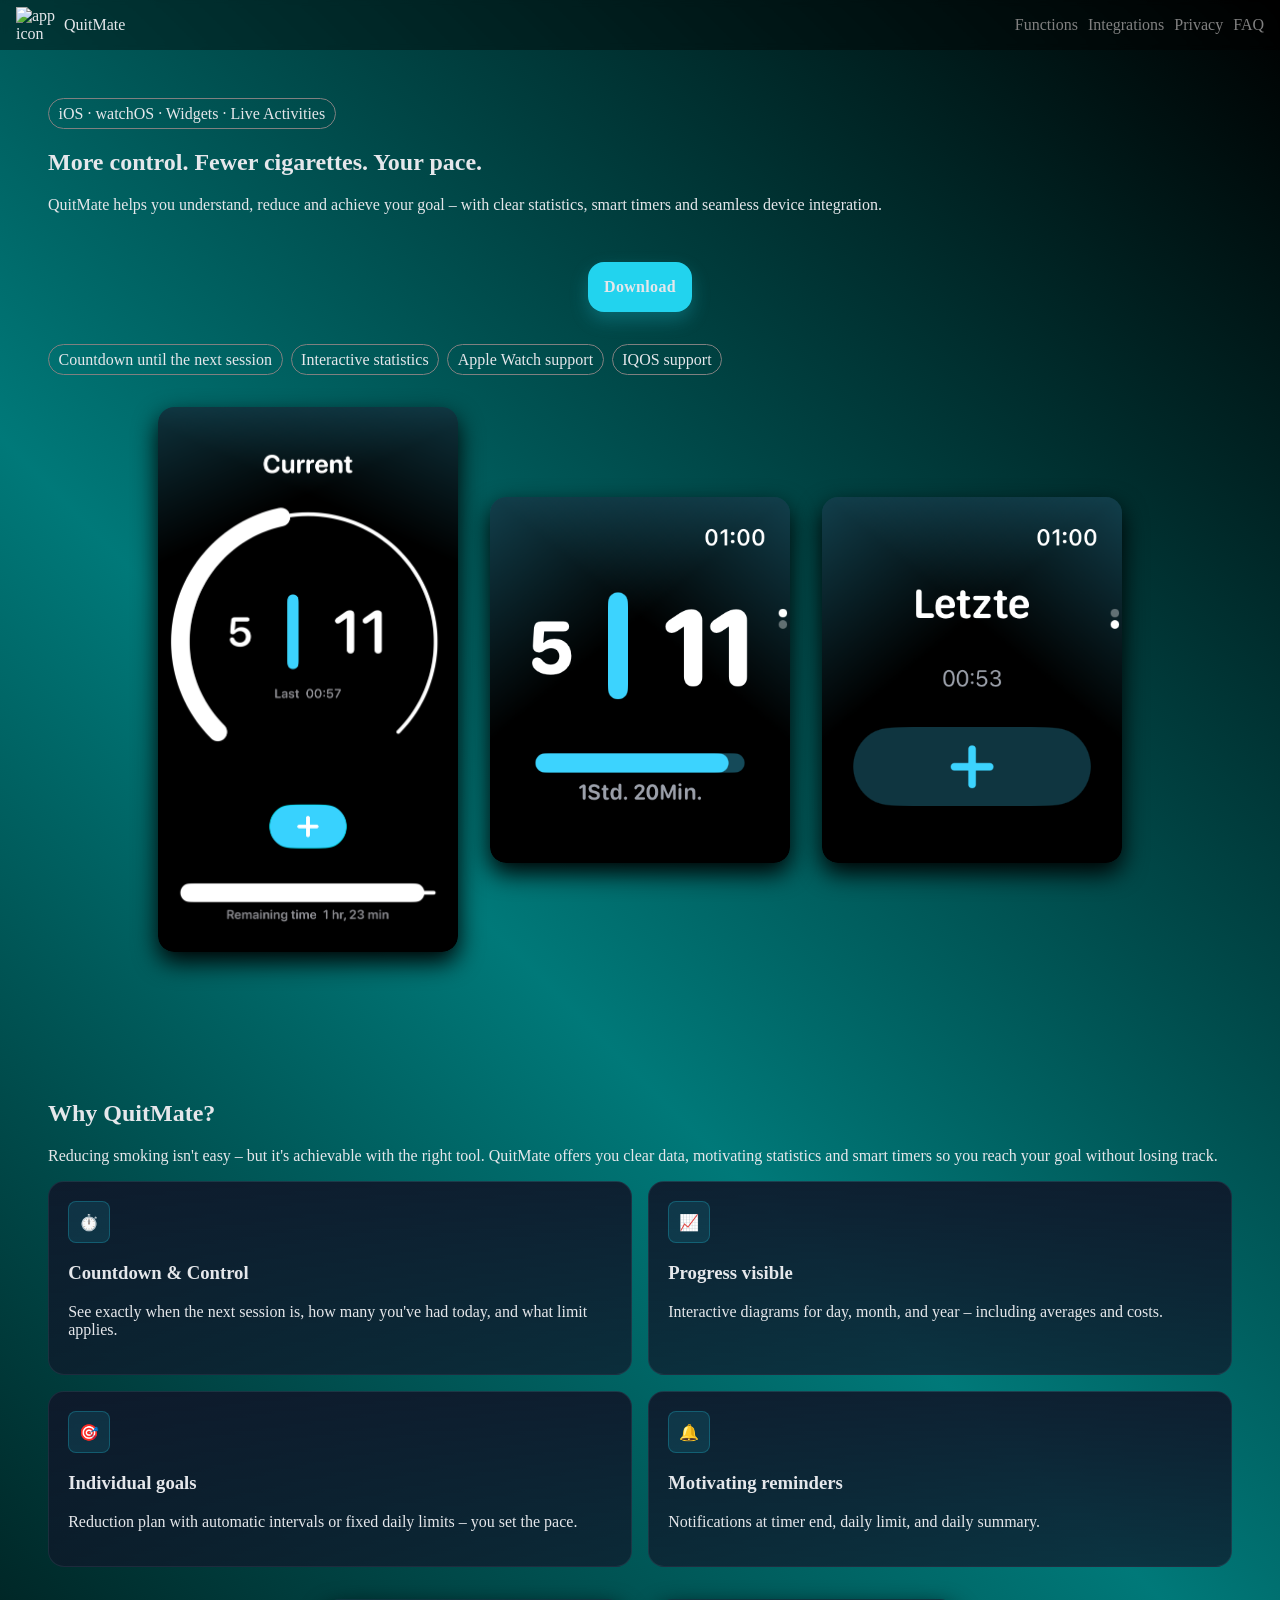
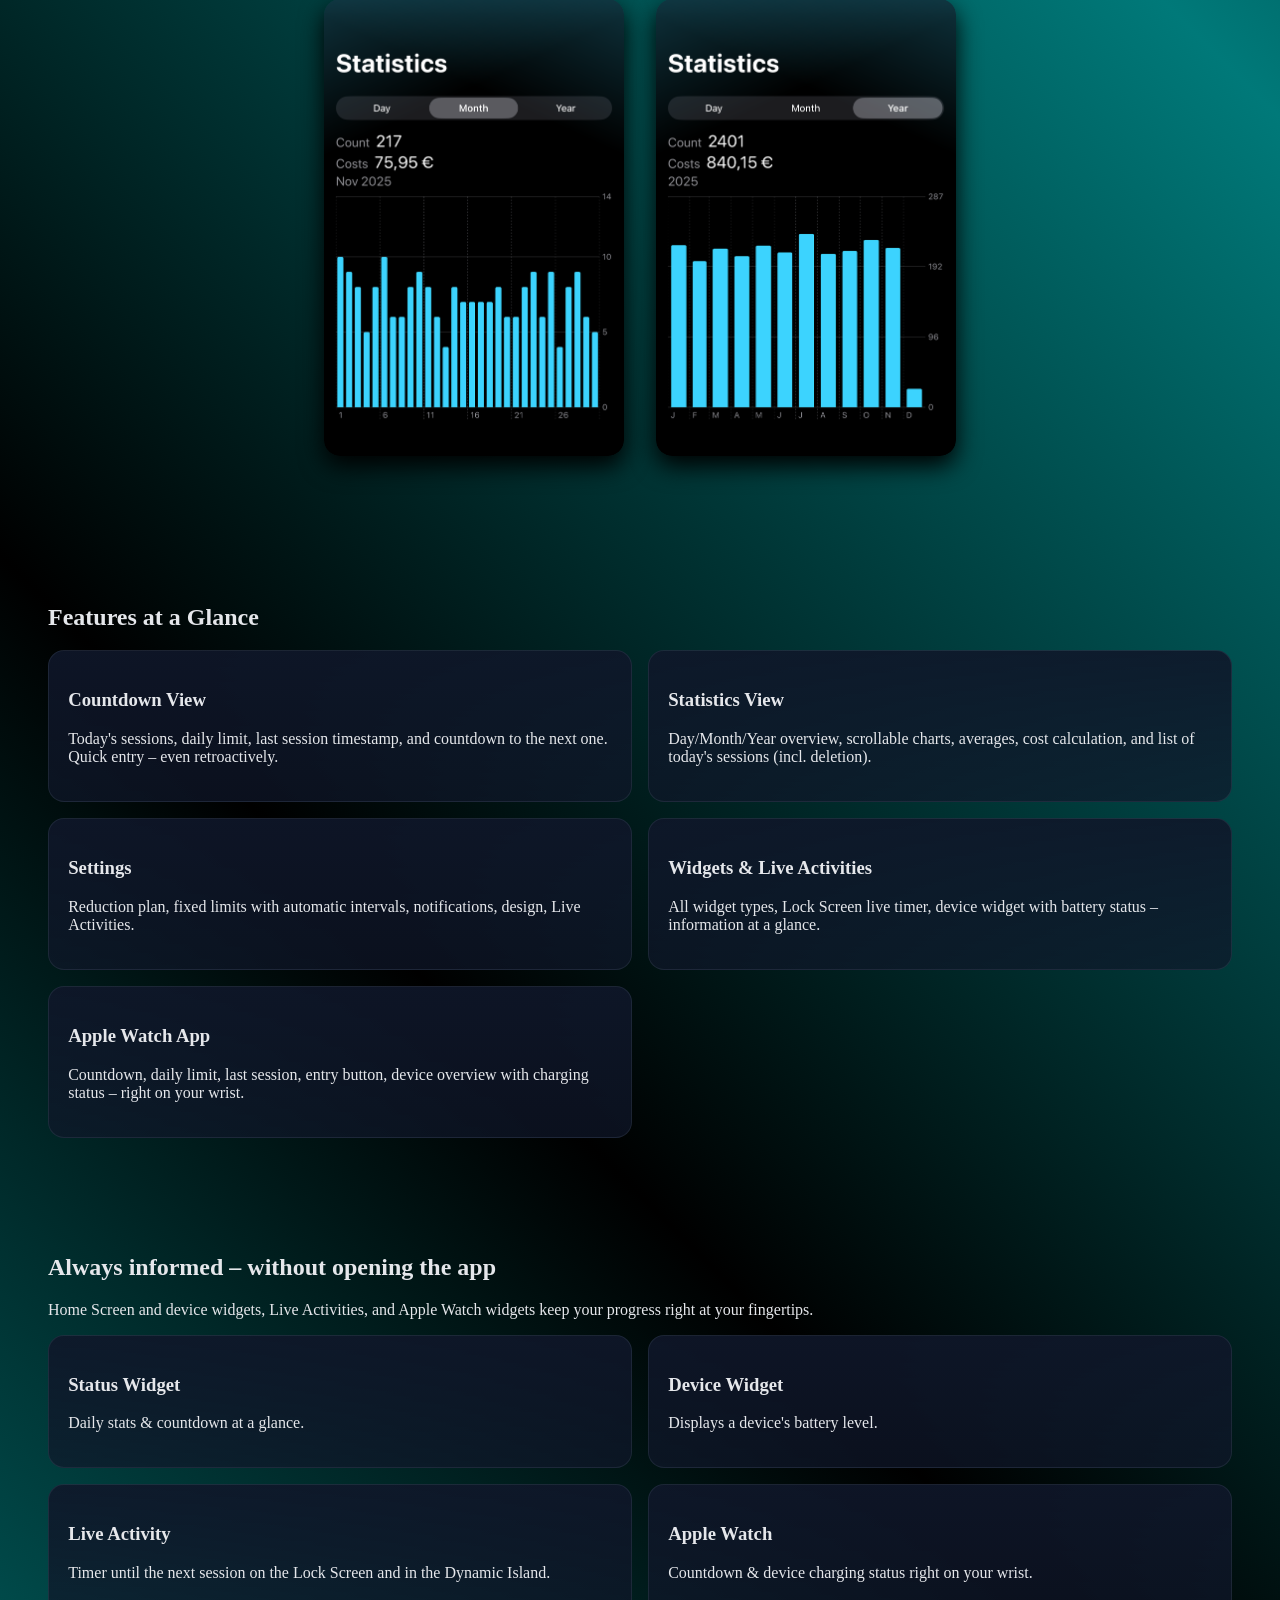
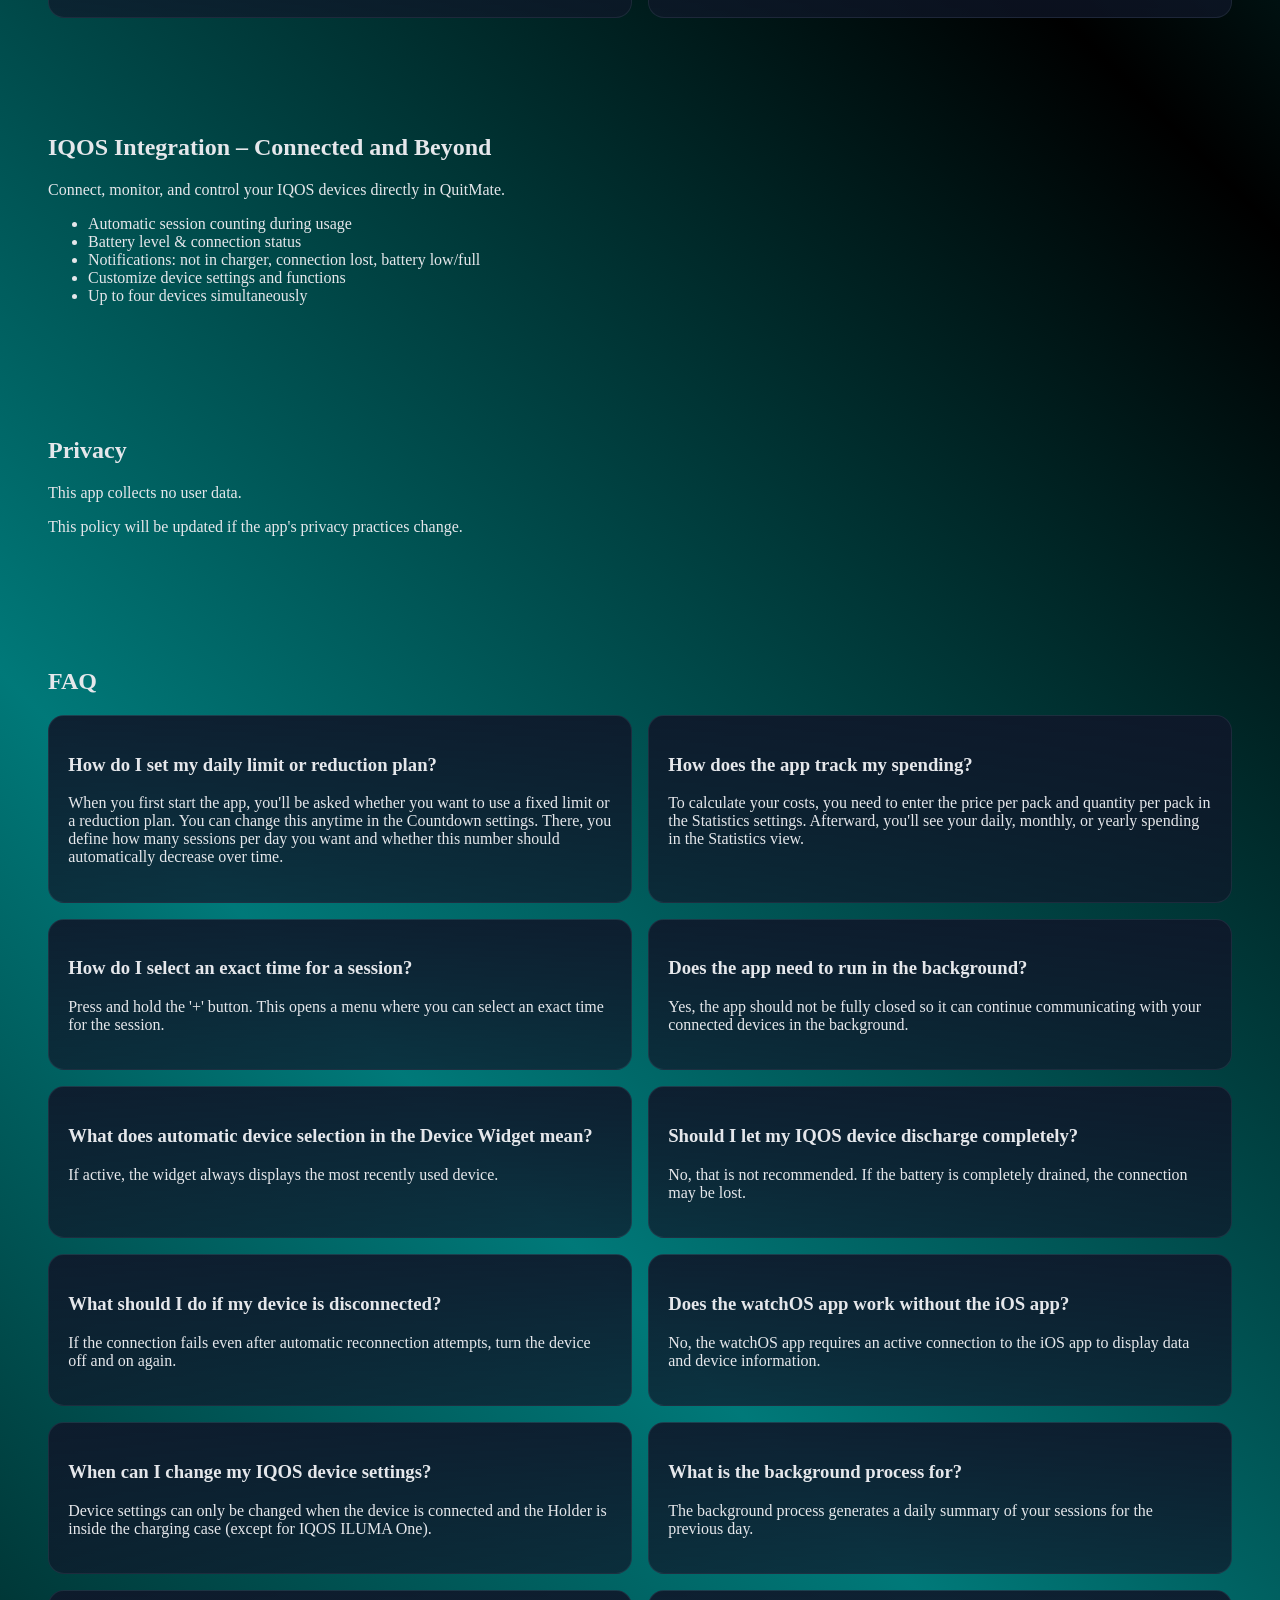
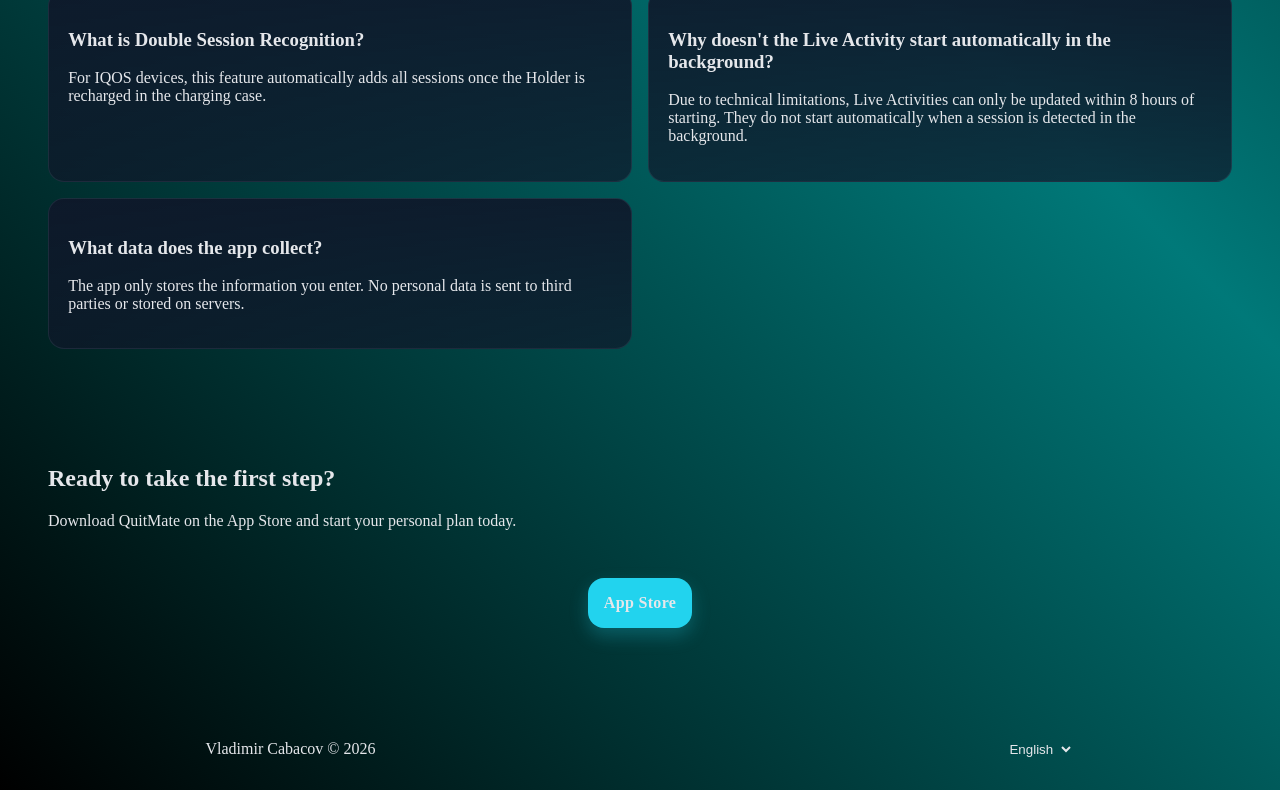
==== commit c31b04ea: "Add screenshots" ====
--- a/index.html
+++ b/index.html
@@ -47,13 +47,17 @@
         <div class="badge" data-i18n="badge-iqos"></div>
     </div>
 
-    <div class="spacing-block">
+    <div class="spacing-block image-container">
         <div class="image" aria-label="iOS Countdown">
-            <img src="images/ios.png" alt="QuitMate – iPhone Screenshot">
+            <img src="images/iOSCountdown.png" alt="QuitMate – iPhone Screenshot">
         </div>
 
         <div class="image" aria-label="Apple Watch Countdown">
-            <img src="images/watch.png" alt="QuitMate – Apple Watch Screenshot">
+            <img src="images/WatchCountdown.png" alt="QuitMate – Apple Watch Screenshot">
+        </div>
+
+        <div class="image" aria-label="Appel Watch Countdown">
+            <img src="images/WatchAdd.png" alt="QuitMate – Apple Watch Screenshot">
         </div>
     </div>
 </section>
@@ -85,8 +89,11 @@
     </div>
 
     <div class="spacing-block">
-        <div class="image" aria-label="Apple Watch Countdown">
-            <img src="images/ios-stats.png" alt="QuitMate – iOS Statistics Screenshot">
+        <div class="image" aria-label="iOS Statistics">
+            <img src="images/iOSStatsMonth.png" alt="QuitMate – iOS Statistics Screenshot">
+        </div>
+        <div class="image" aria-label="Apple Watch Statistics">
+            <img src="images/iOSStatsYear.png" alt="QuitMate – iOS Statistics Screenshot">
         </div>
     </div>
 </section>
@@ -227,8 +234,11 @@
 
 <div class="footer">
     <p>Vladimir Cabacov &#169; <span id="year">year</span></p>
-    <a href="#" onclick="changeLanguage('de')">DE</a>
-    <a href="#" onclick="changeLanguage('en')">EN</a>
+    <label for="languages"></label>
+    <select name="languages" id="languages" onchange="changeLanguage(this.value)">
+        <option value="en">English</option>
+        <option value="de">Deutsch</option>
+    </select>
 </div>
 
 <script src="script.js"></script>
--- a/style.css
+++ b/style.css
@@ -124,15 +124,25 @@
 .spacing-block {
     display: flex;
     justify-content: center;
+    align-items: center;
     flex-wrap: wrap;
     padding: 2rem 0 2rem 0;
     gap: 2rem;
 }
 
 .image {
-    border:1px solid var(--dark-gray-color);
-    border-radius: 1rem;
-    padding:1rem;
+    display: flex;
+    justify-content: center;
+    
+    max-width: 300px;
+}
+
+.image img {
+    min-width: 100%;
+    min-height: 100%;
+    object-fit: contain;
+
+    border-radius: 1rem;    
     box-shadow: 0 10px 25px black;
 }
 
@@ -176,5 +186,17 @@
 
 .footer {
     display: flex;
-    justify-content: center;
+    justify-content: space-around;
+    flex-wrap: wrap-reverse;
+    margin: 1rem 3rem;
+}
+
+#languages {
+    background: none;
+    border: none;
+    color: var(--primary-text-color);
+}
+
+#languages:focus {
+    outline: none;
 }
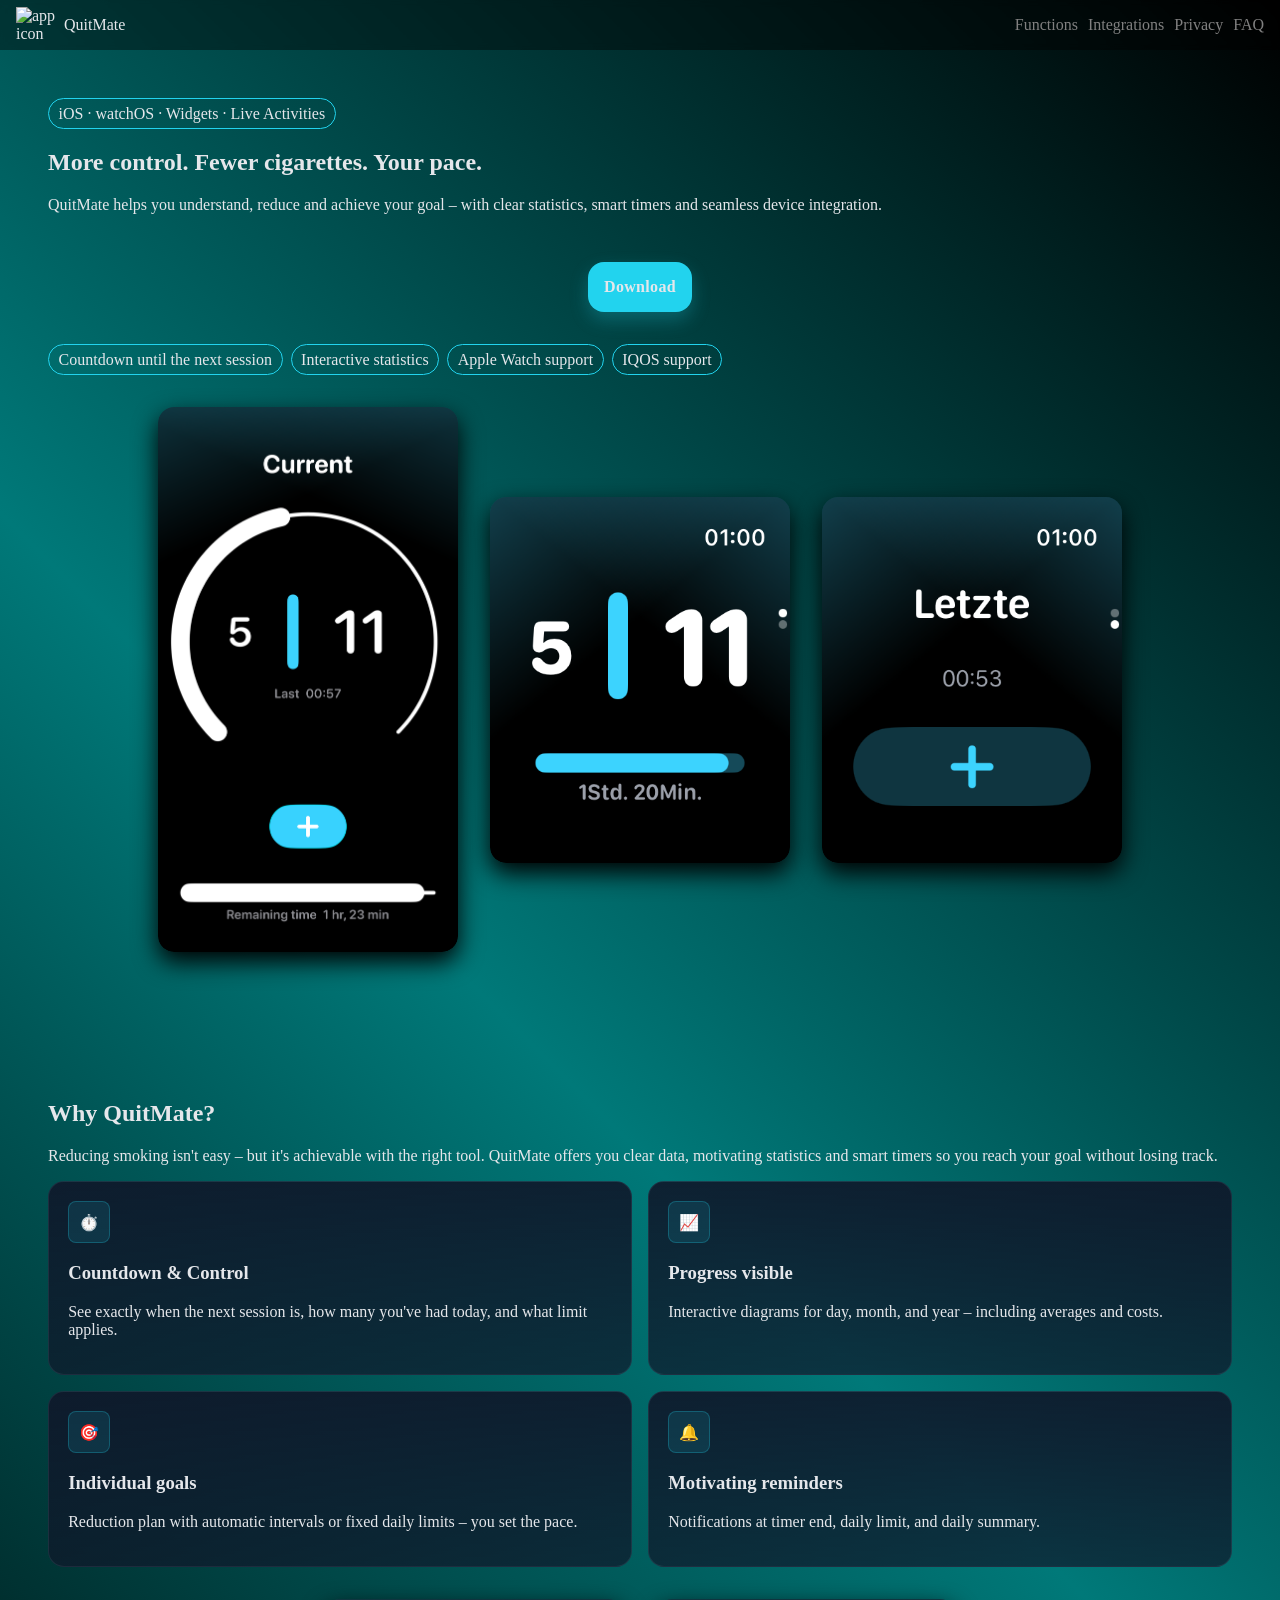
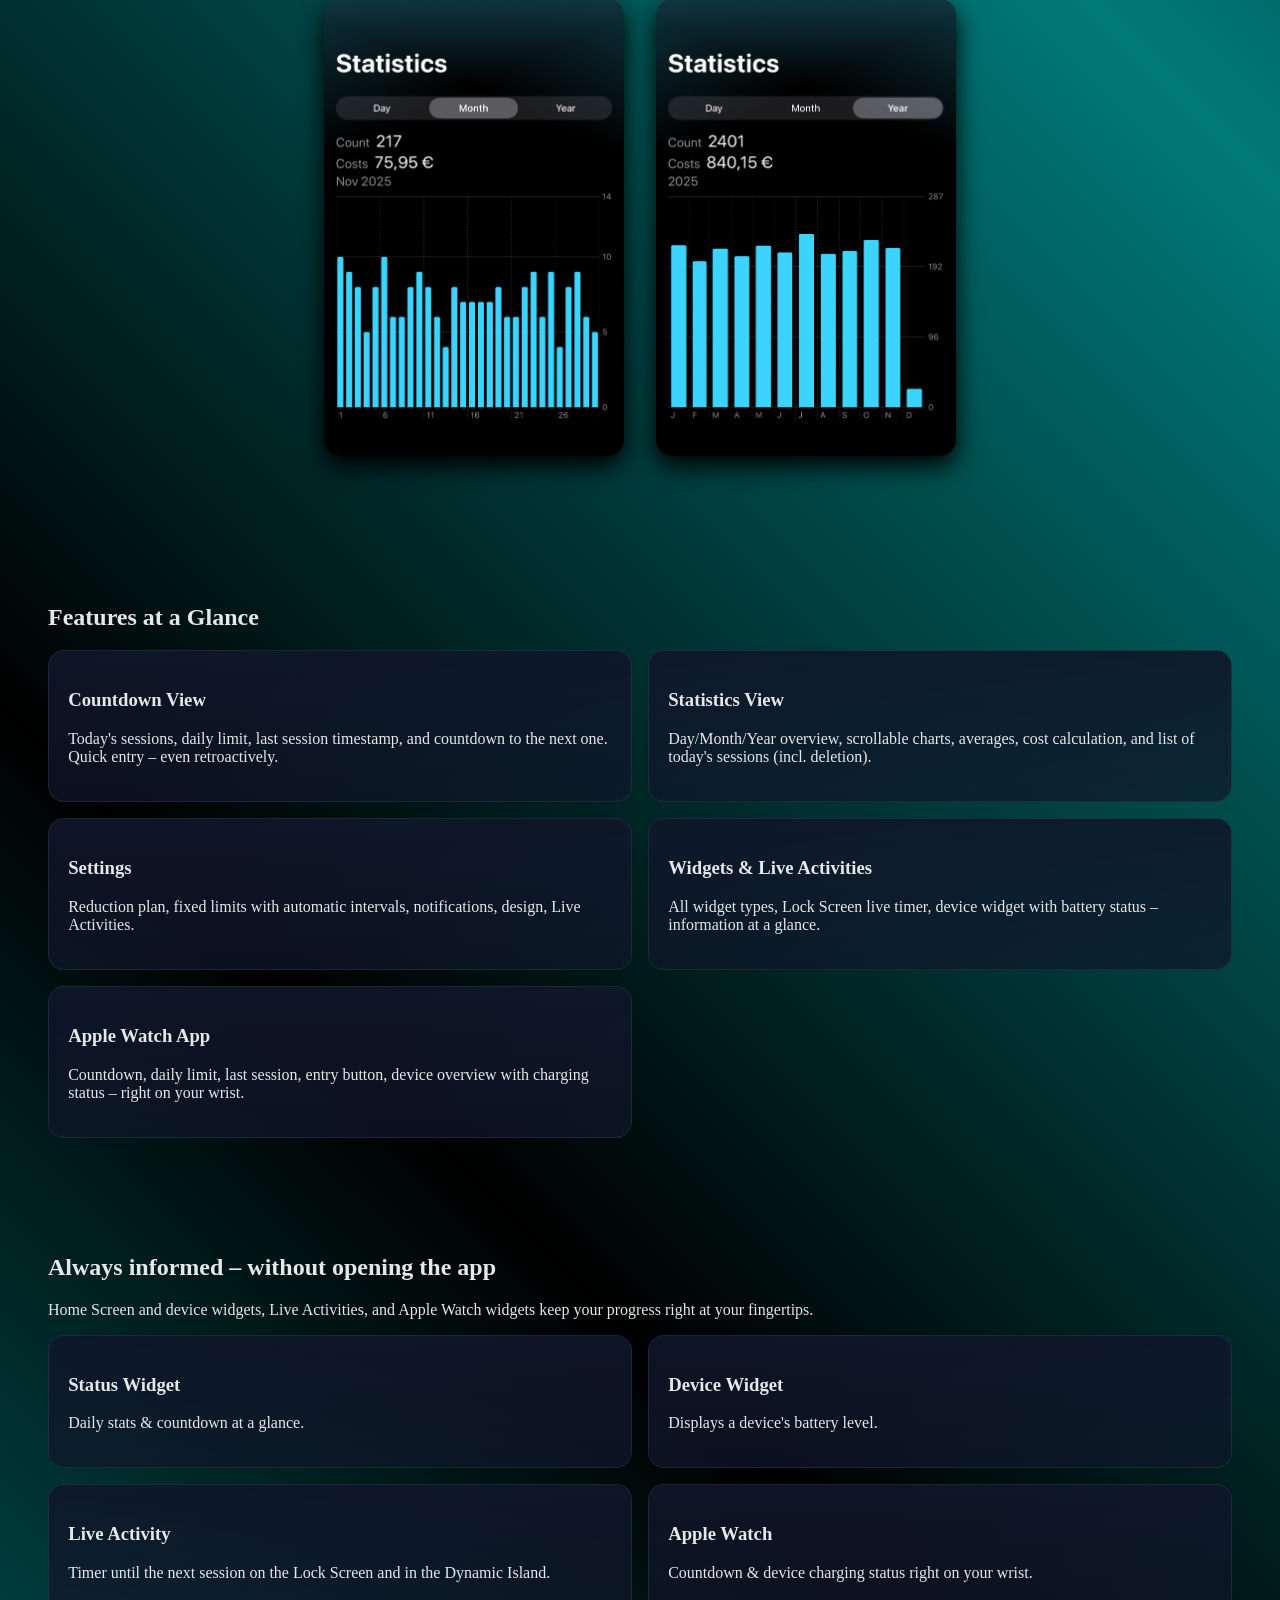
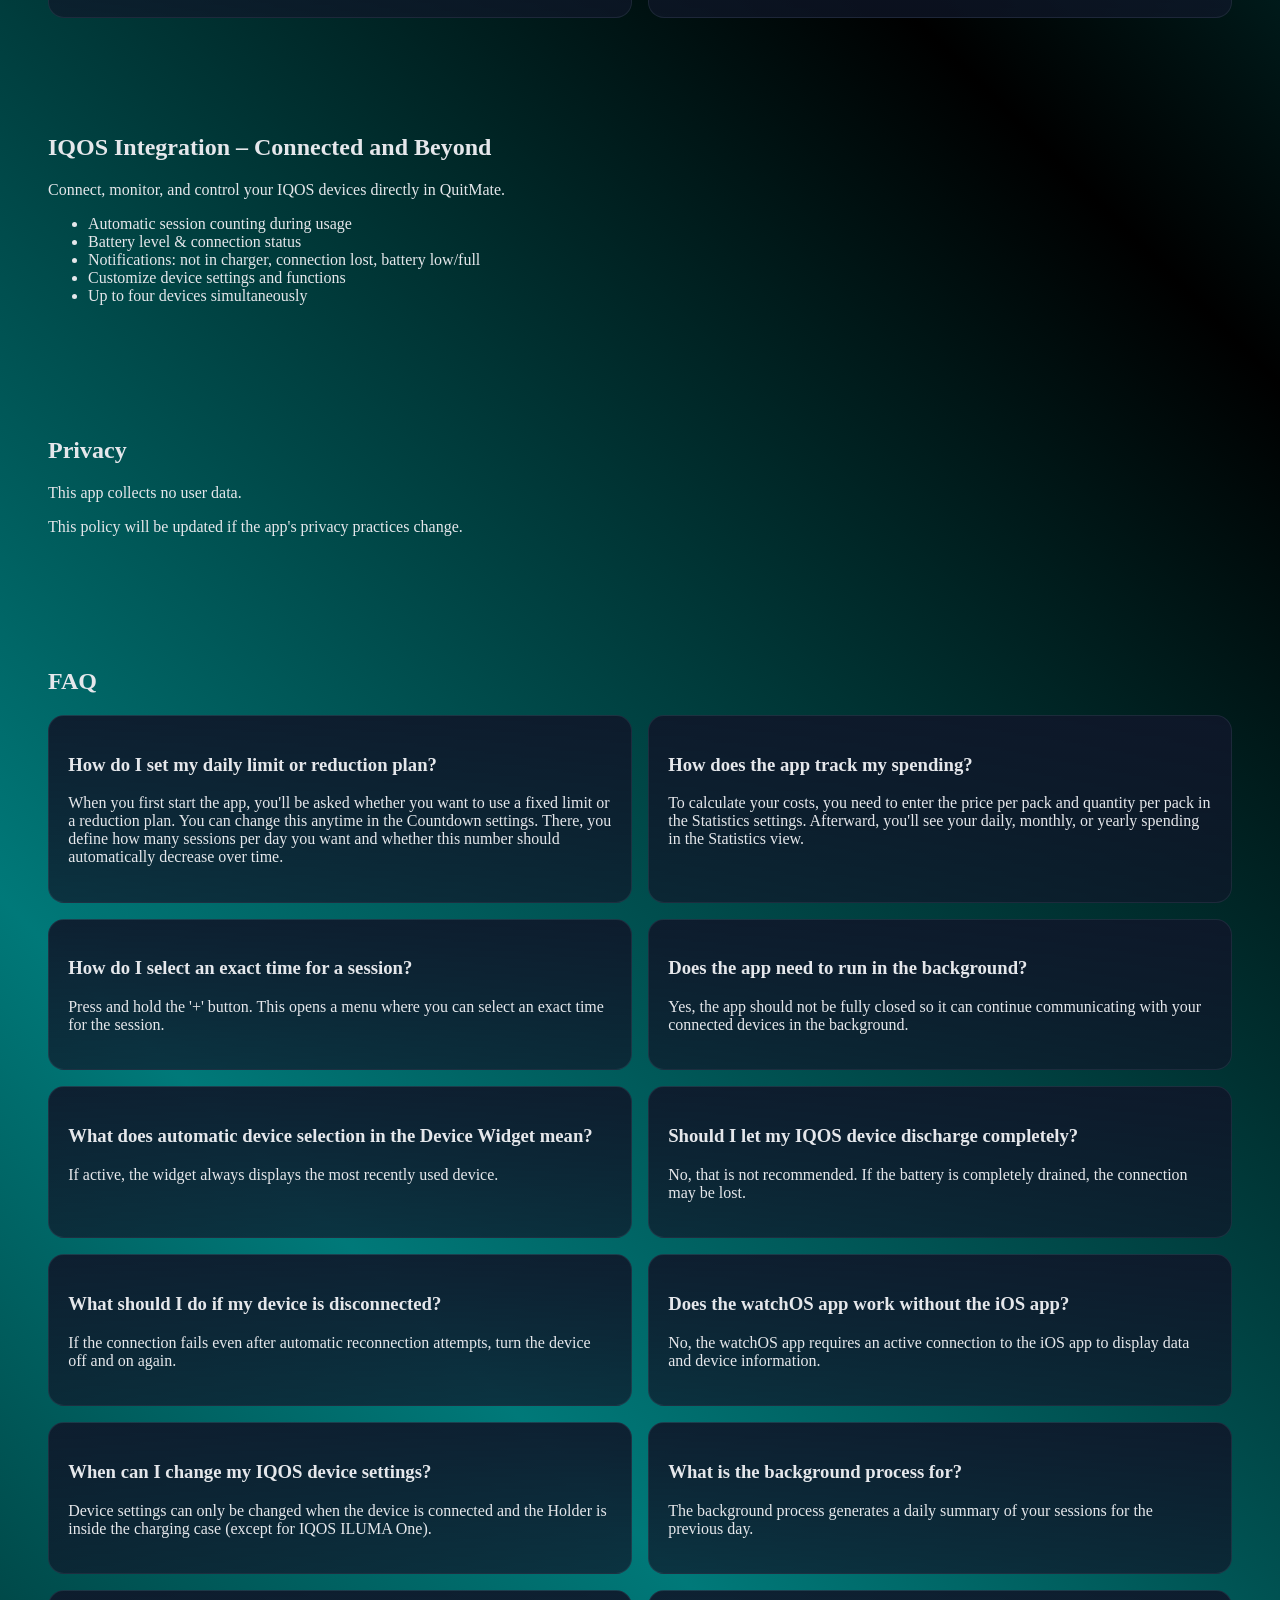
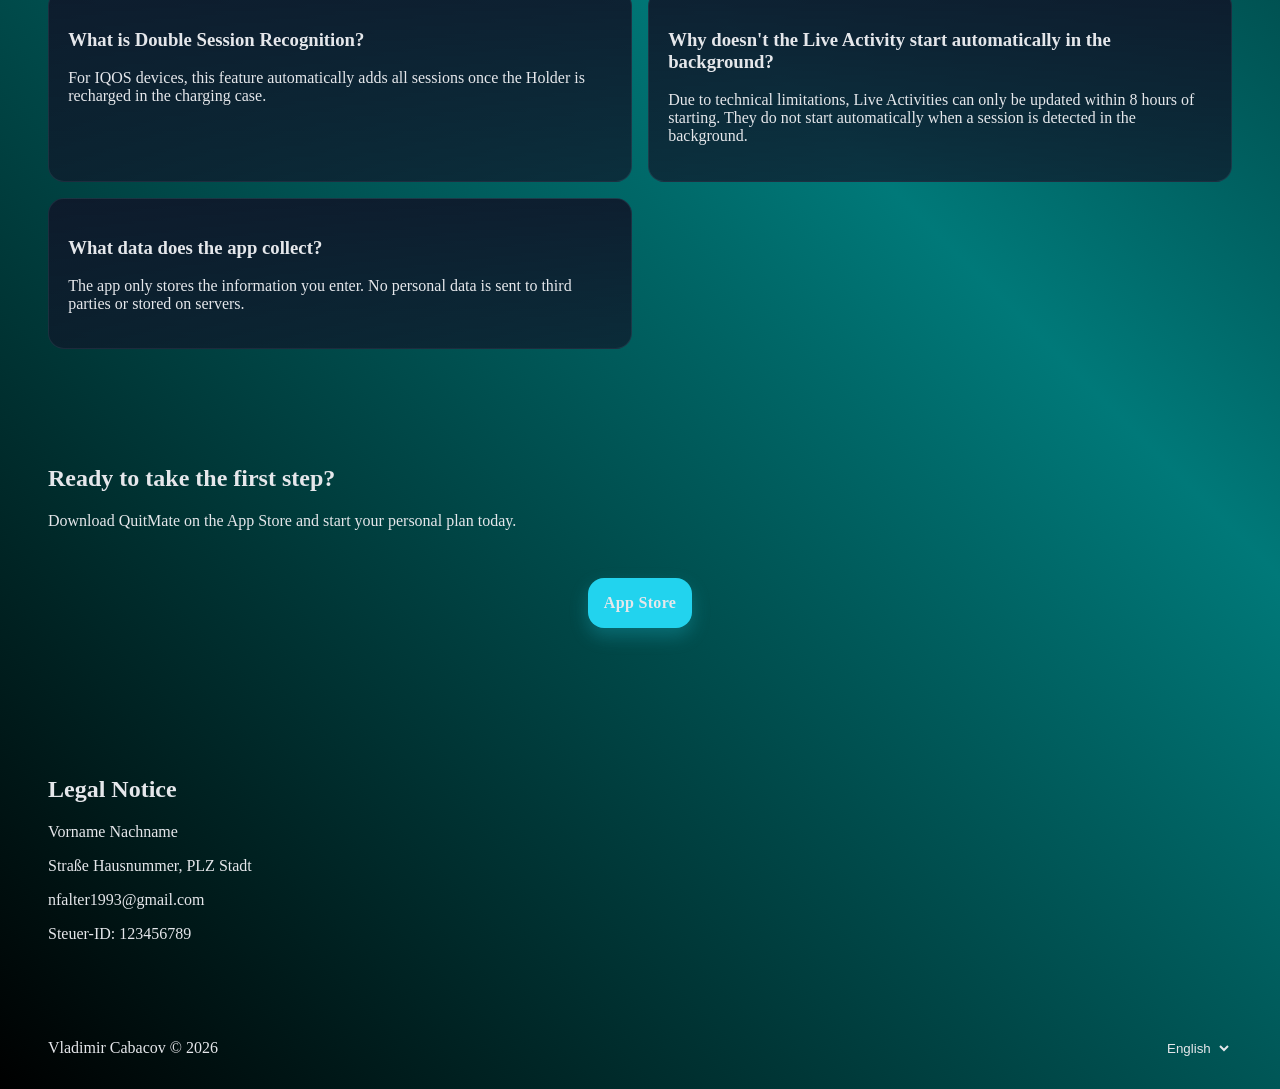
==== commit 64865f63: "Add legal notice" ====
--- a/index.html
+++ b/index.html
@@ -232,10 +232,17 @@
     </div>
 </section>
 
+<section class="legal-notice">
+    <h2 data-i18n="legal-notice"></h2>
+    <p>Vorname Nachname</p>
+    <p>Straße Hausnummer, PLZ Stadt</p>
+    <p>nfalter1993@gmail.com</p>
+    <p>Steuer-ID: 123456789</p>
+</section>
+
 <div class="footer">
     <p>Vladimir Cabacov &#169; <span id="year">year</span></p>
-    <label for="languages"></label>
-    <select name="languages" id="languages" onchange="changeLanguage(this.value)">
+    <select id="languages" name="languages" aria-label="Language" onchange="changeLanguage(this.value)">
         <option value="en">English</option>
         <option value="de">Deutsch</option>
     </select>
--- a/style.css
+++ b/style.css
@@ -111,7 +111,7 @@
 .badge {
     display: inline-block;
     padding: .35rem .6rem;
-    border: 1px solid gray;
+    border: 1px solid var(--button-color);
     border-radius: 1rem;
 }
 
@@ -186,7 +186,8 @@
 
 .footer {
     display: flex;
-    justify-content: space-around;
+    justify-content: space-between;
+    align-items: center;
     flex-wrap: wrap-reverse;
     margin: 1rem 3rem;
 }
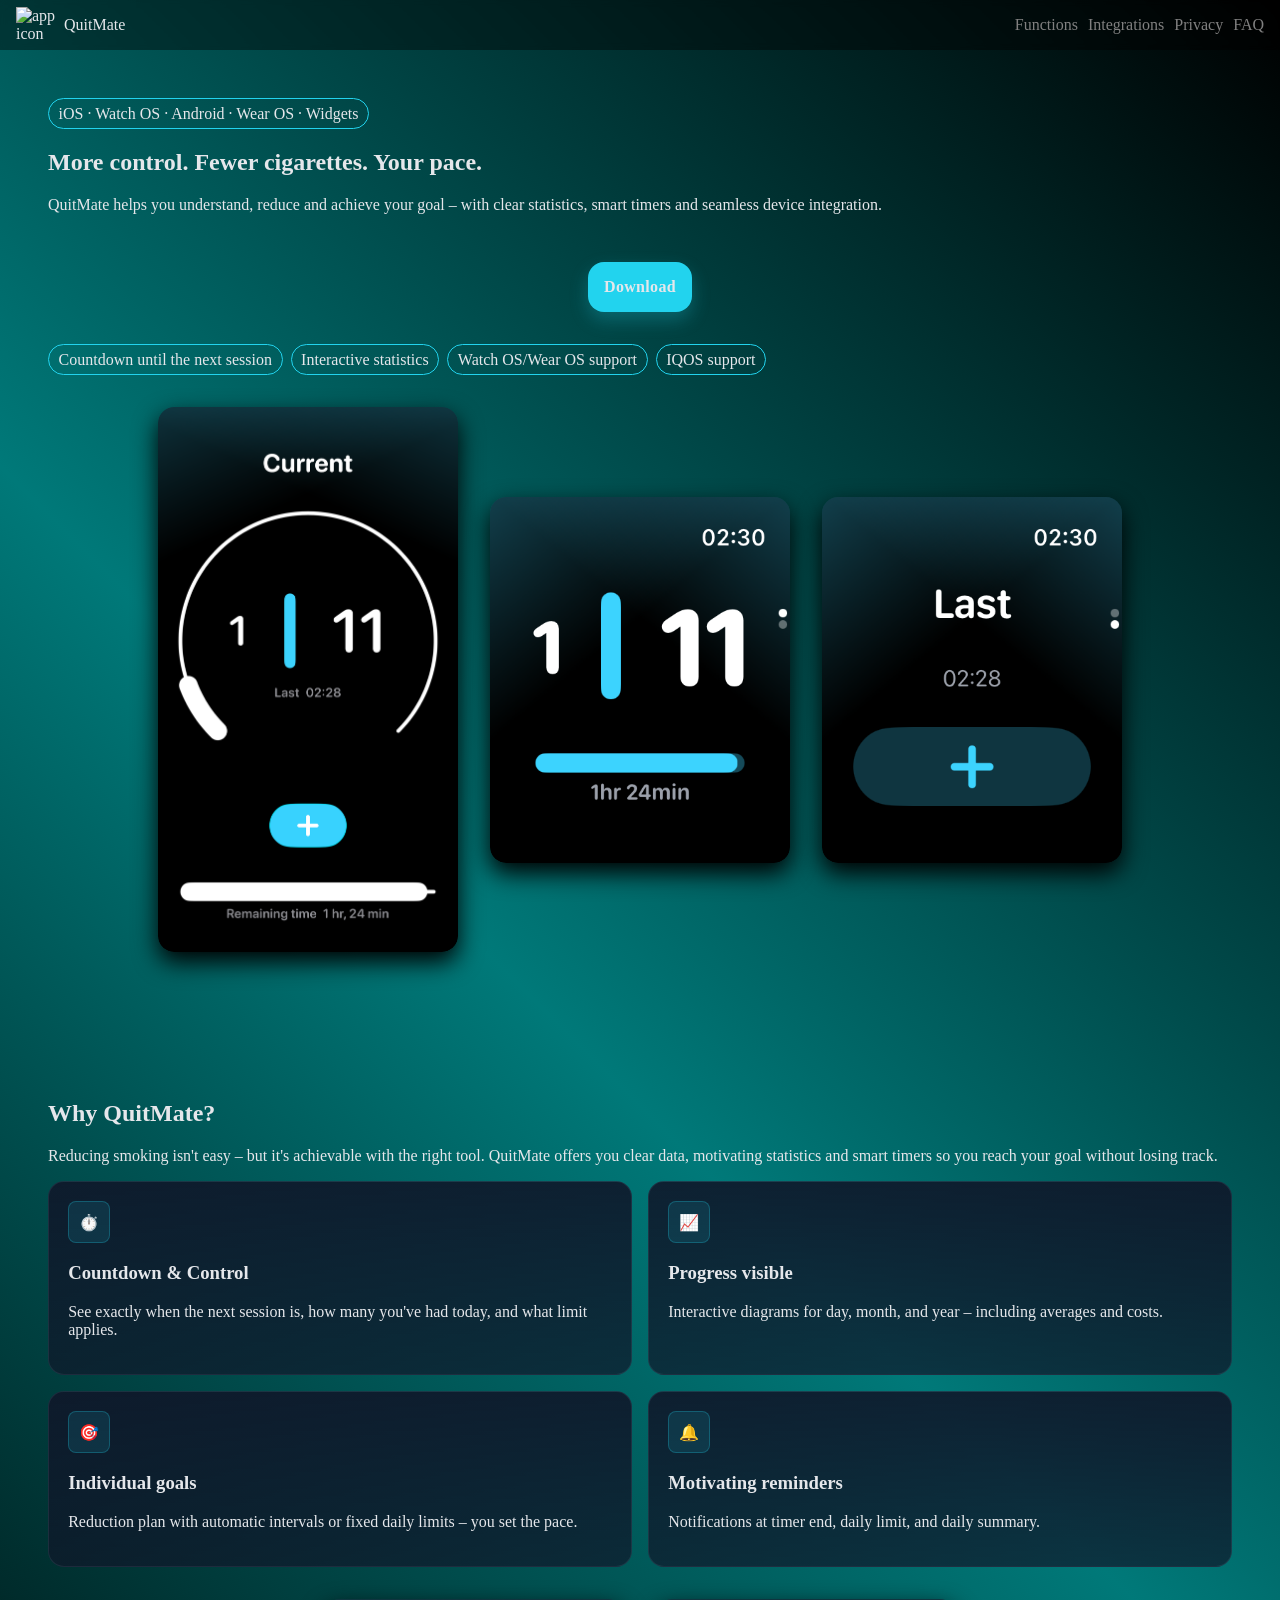
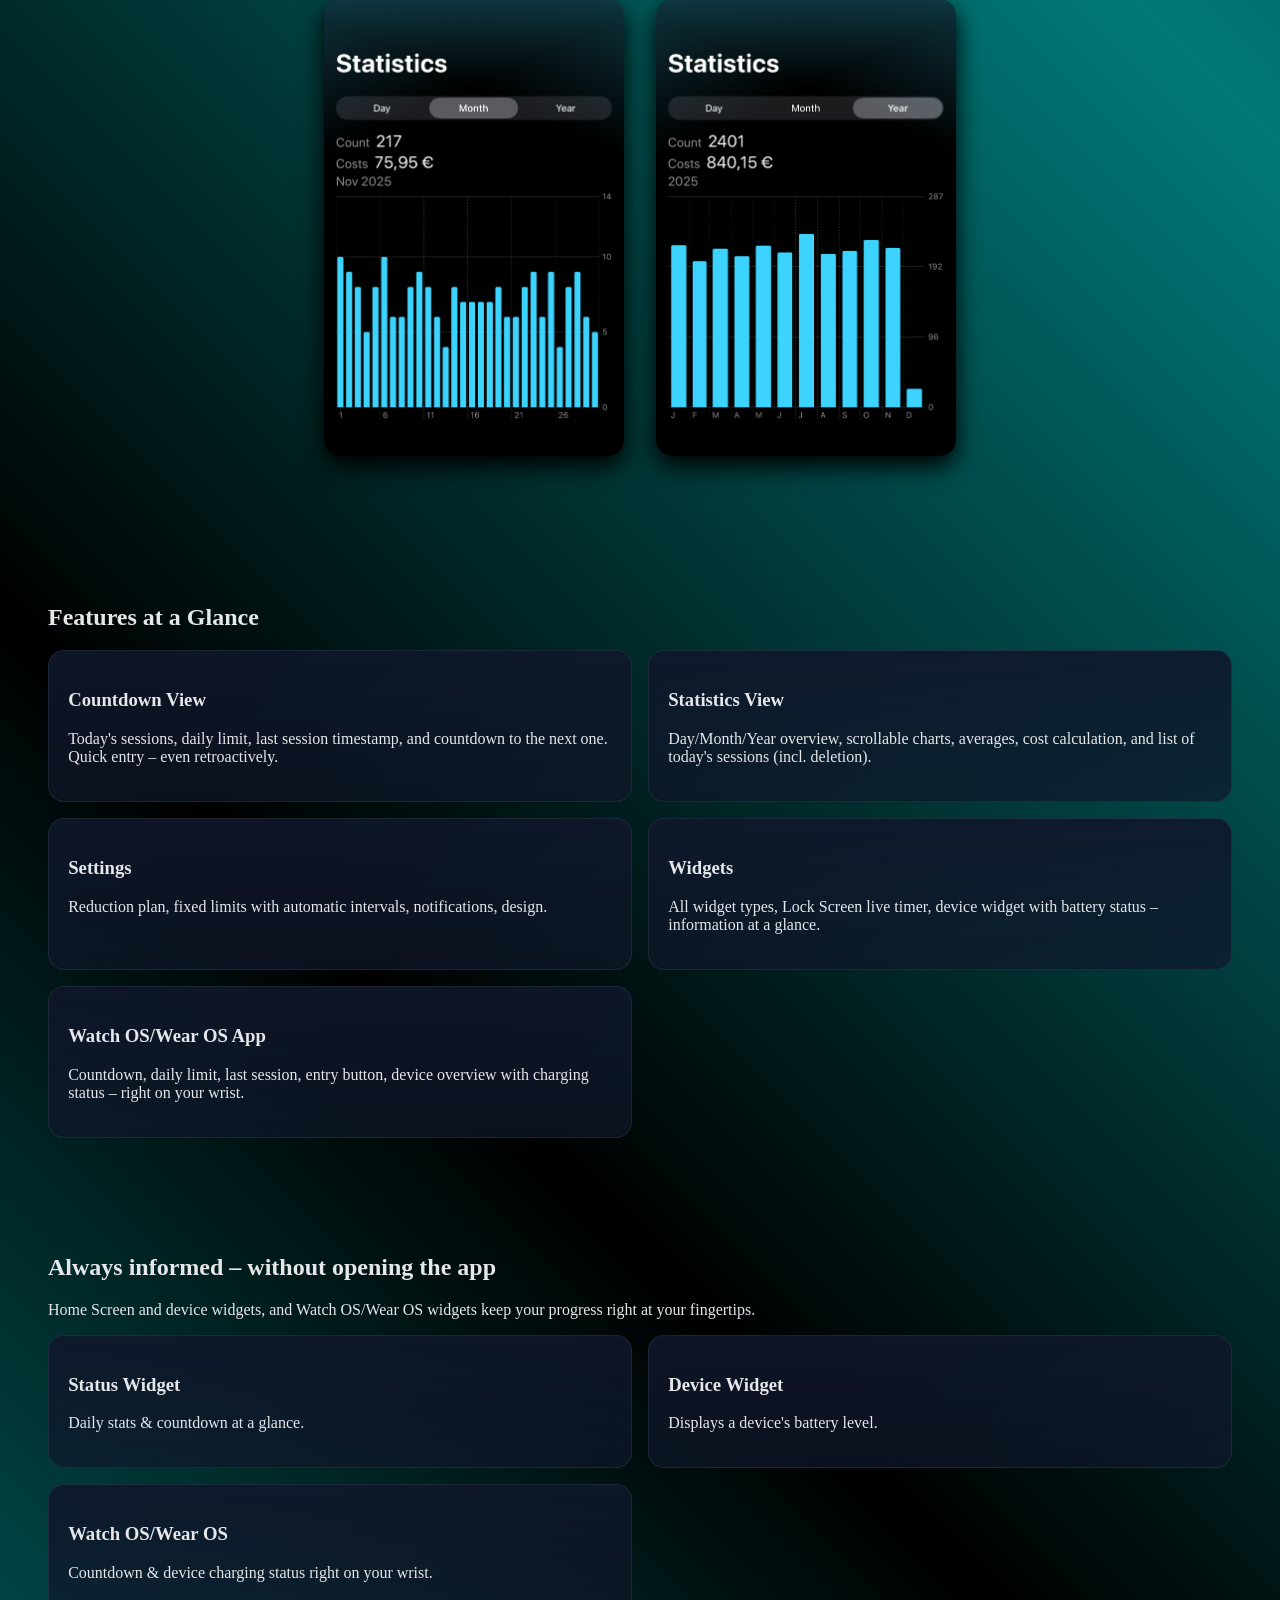
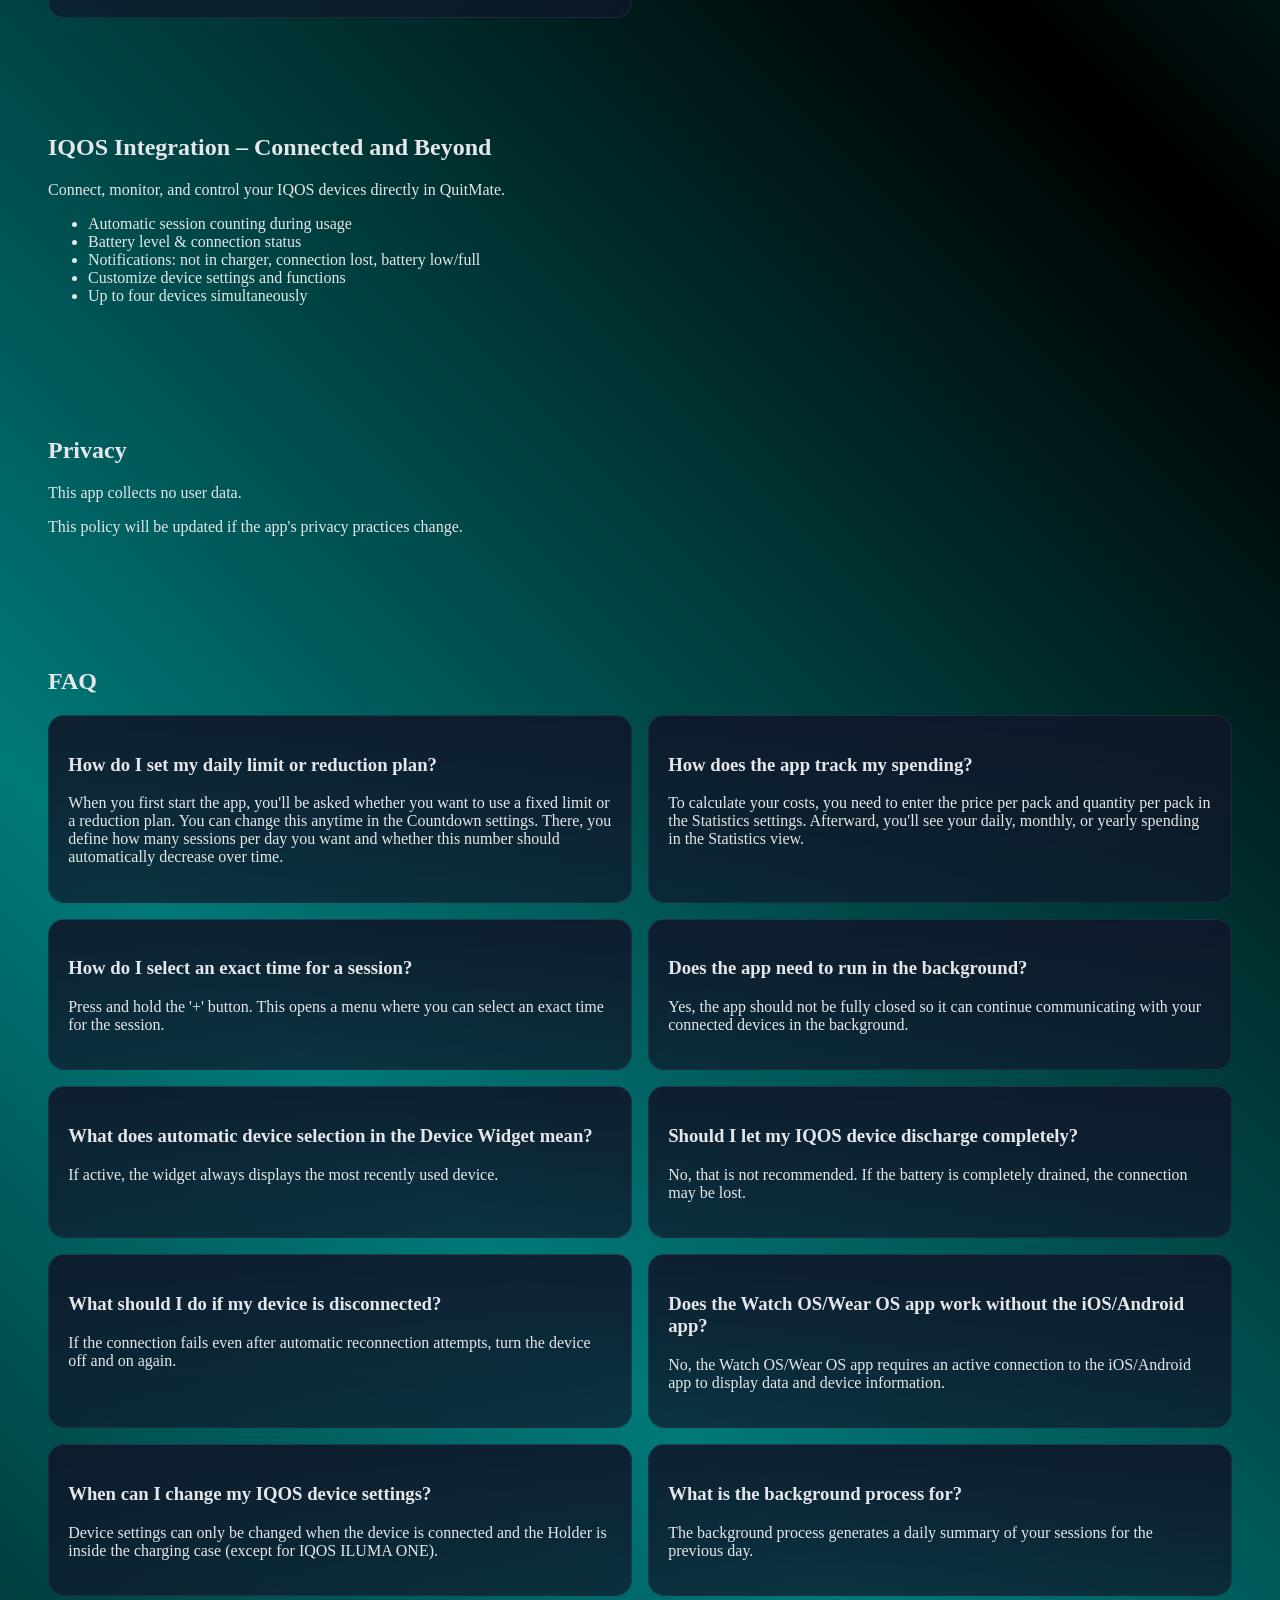
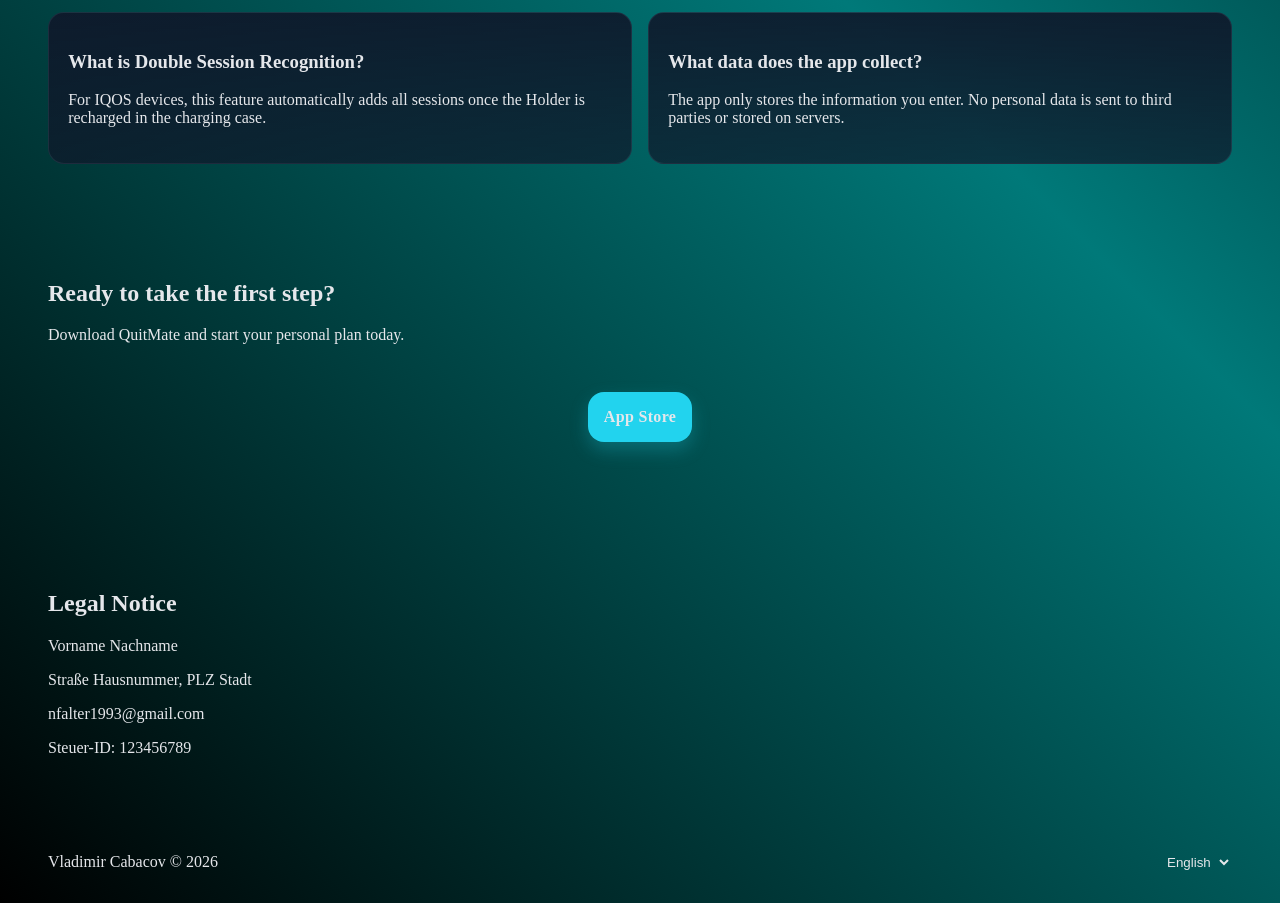
==== commit caca840b: "Remove live activity and add android with wear os" ====
--- a/index.html
+++ b/index.html
@@ -31,7 +31,7 @@
 </nav>
 
 <section id="main">
-    <div class="badge">iOS · watchOS · <span data-i18n="widgets"></span> · <span data-i18n="live-activities"></span></div>
+    <div class="badge">iOS · Watch OS · Android · Wear OS · <span data-i18n="widgets"></span></div>
 
     <h1 data-i18n="main-title"></h1>
     <p data-i18n="main-app-description"></p>
@@ -48,8 +48,8 @@
     </div>
 
     <div class="spacing-block image-container">
-        <div class="image" aria-label="iOS Countdown">
-            <img src="images/iOSCountdown.png" alt="QuitMate – iPhone Screenshot">
+        <div class="image" aria-label="Countdown">
+            <img src="images/iOSCountdown.png" alt="QuitMate – Screenshot">
         </div>
 
         <div class="image" aria-label="Apple Watch Countdown">
@@ -89,11 +89,11 @@
     </div>
 
     <div class="spacing-block">
-        <div class="image" aria-label="iOS Statistics">
-            <img src="images/iOSStatsMonth.png" alt="QuitMate – iOS Statistics Screenshot">
+        <div class="image" aria-label="Statistics">
+            <img src="images/iOSStatsMonth.png" alt="QuitMate – Statistics Screenshot">
         </div>
         <div class="image" aria-label="Apple Watch Statistics">
-            <img src="images/iOSStatsYear.png" alt="QuitMate – iOS Statistics Screenshot">
+            <img src="images/iOSStatsYear.png" alt="QuitMate – Statistics Screenshot">
         </div>
     </div>
 </section>
@@ -135,10 +135,6 @@
         <div class="card">
             <h3 data-i18n="widget-device-title"></h3>
             <p data-i18n="widget-device-description"></p>
-        </div>
-        <div class="card">
-            <h3 data-i18n="widget-live-title"></h3>
-            <p data-i18n="widget-live-description"></p>
         </div>
         <div class="card">
             <h3 data-i18n="widget-watch-title"></h3>
@@ -213,10 +209,6 @@
             <p data-i18n="faq-answer-double-session-recognition"></p>
         </div>
         <div class="card">
-            <h3 data-i18n="faq-question-live-activity-background"></h3>
-            <p data-i18n="faq-answer-live-activity-background"></p>
-        </div>
-        <div class="card">
             <h3 data-i18n="faq-question-privacy"></h3>
             <p data-i18n="faq-answer-privacy"></p>
         </div>
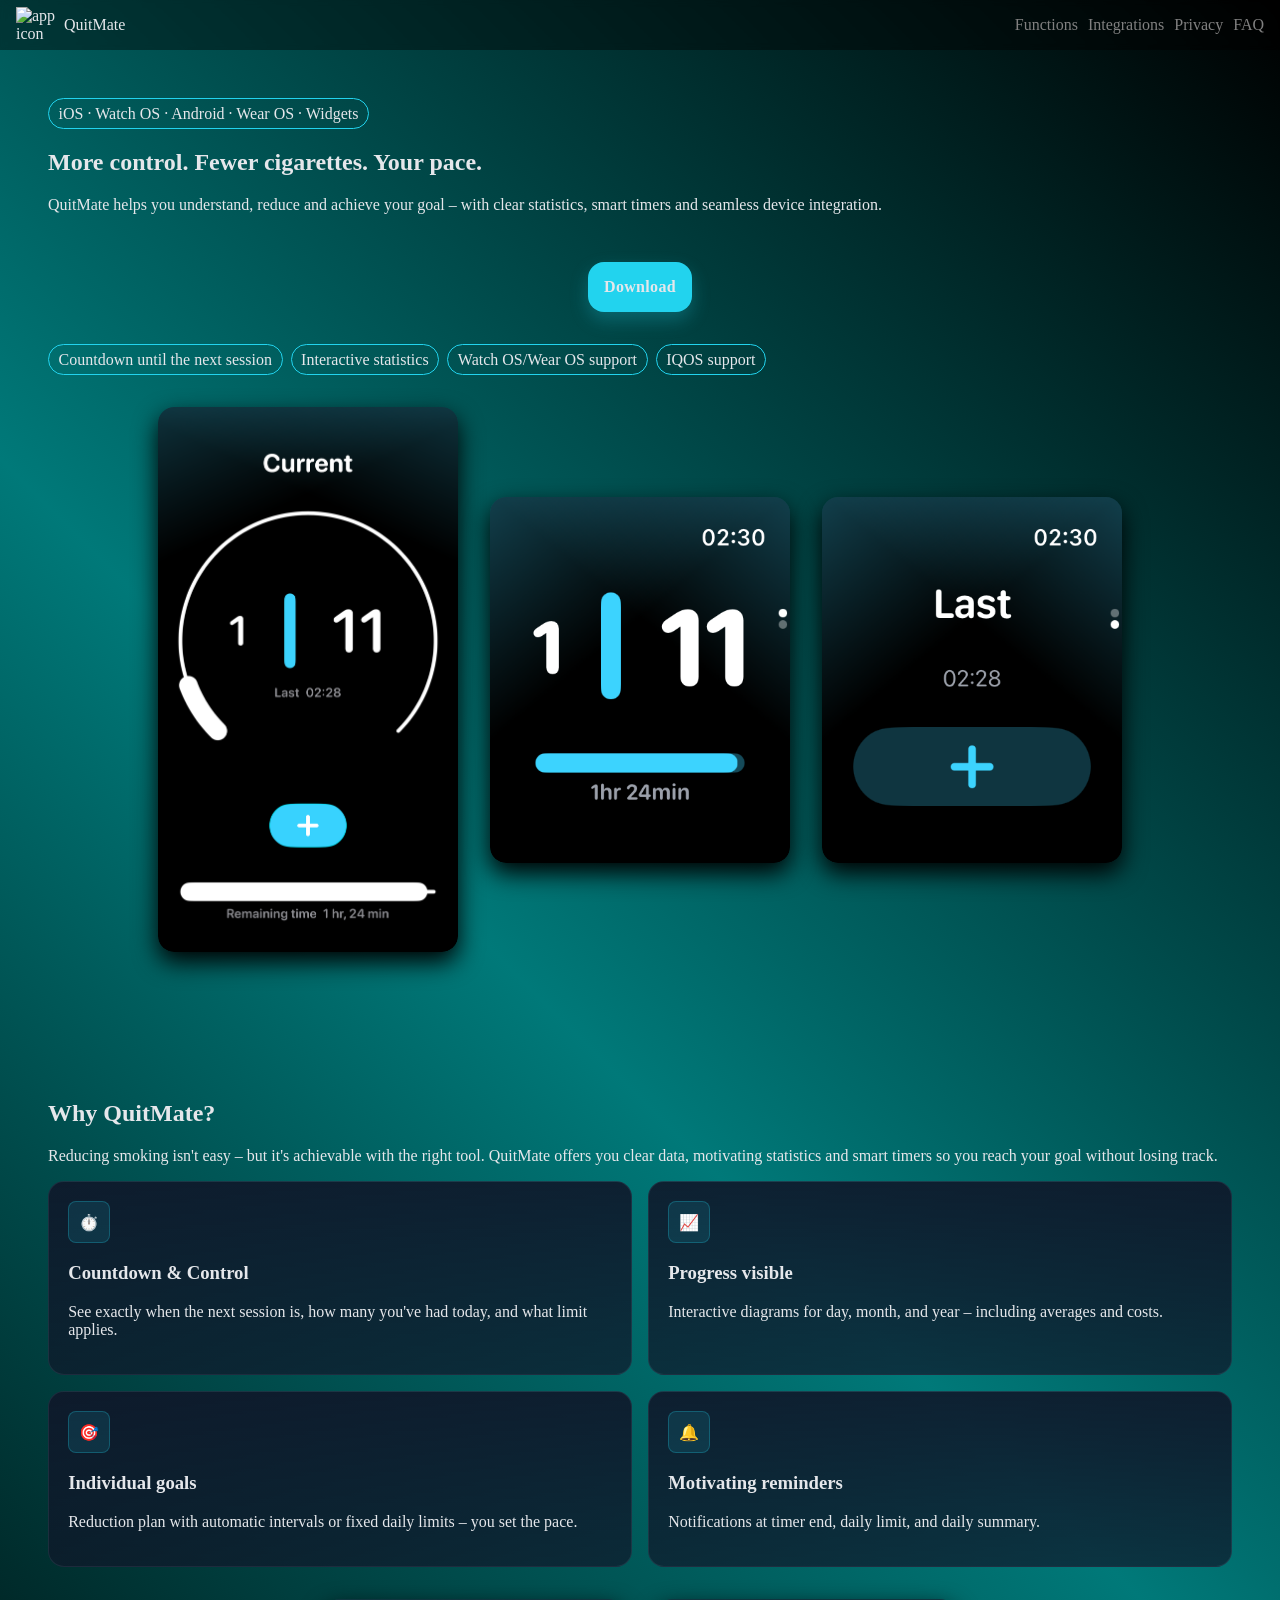
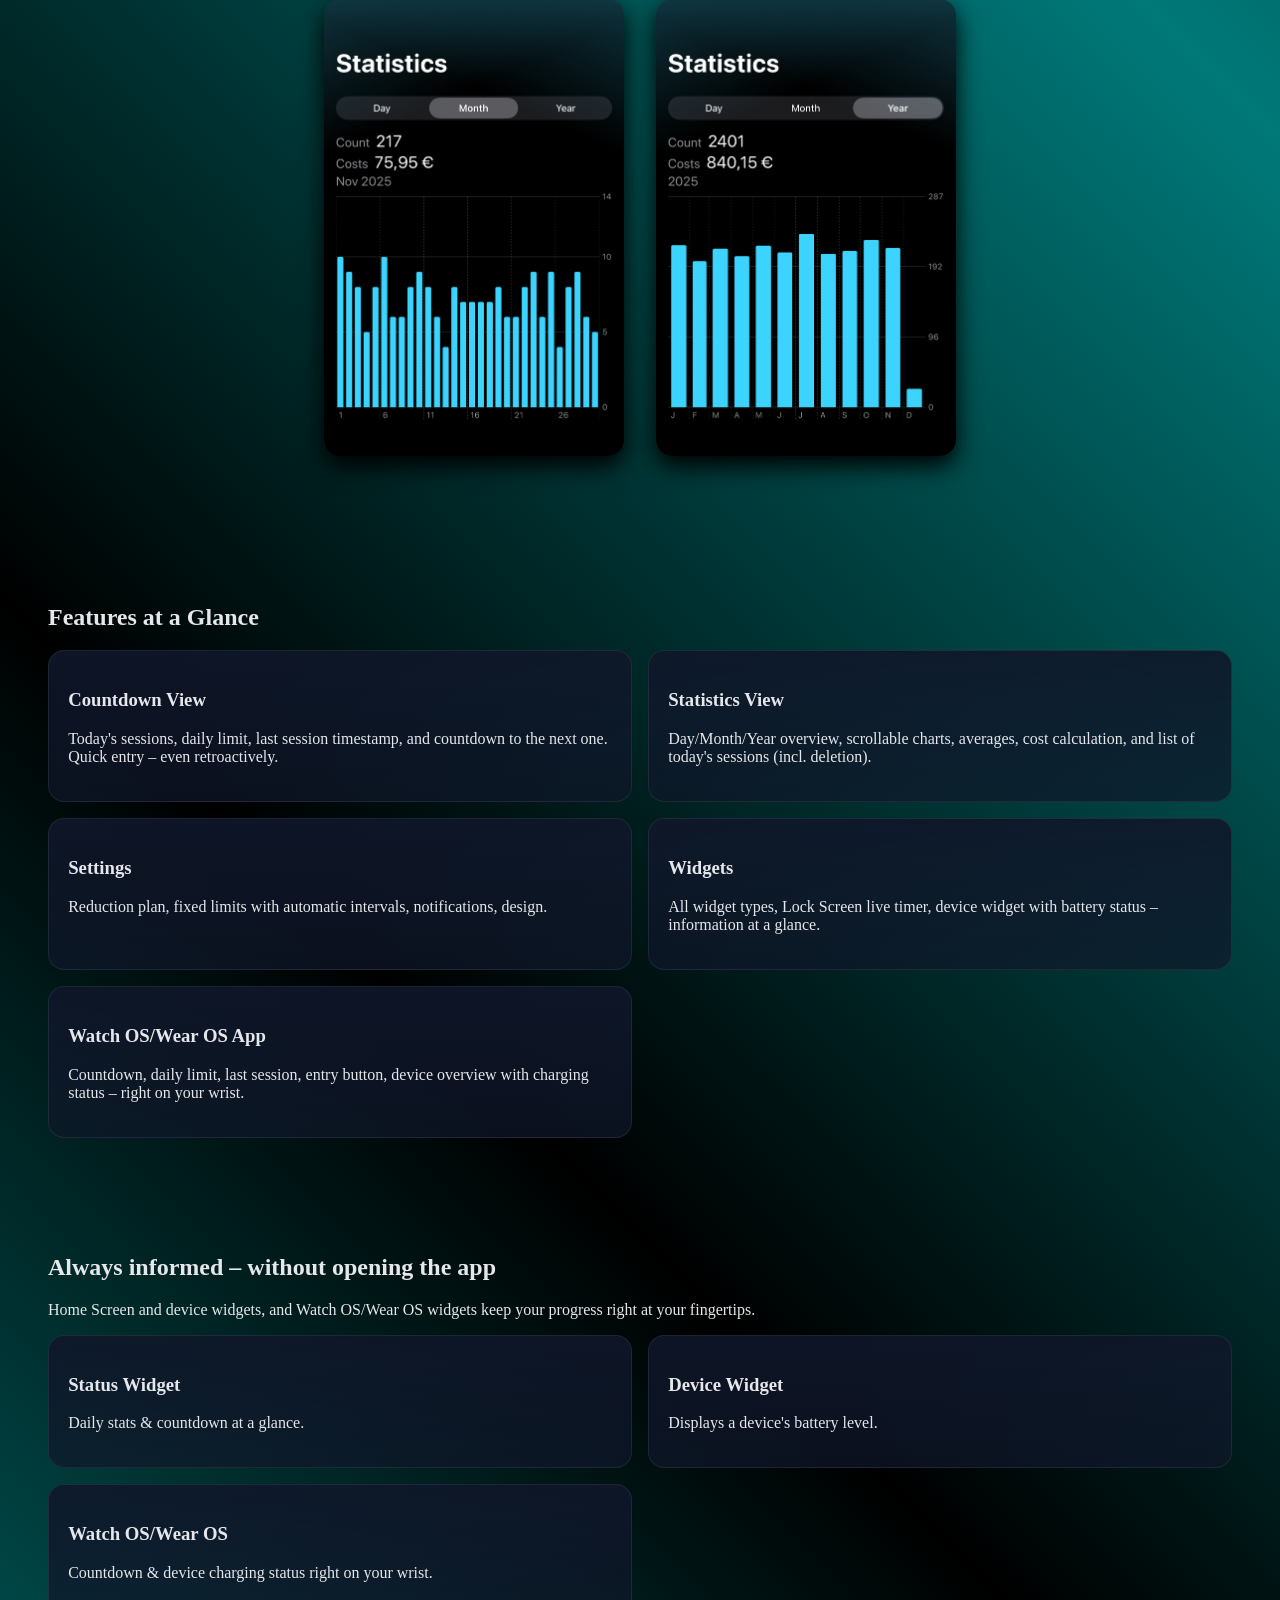
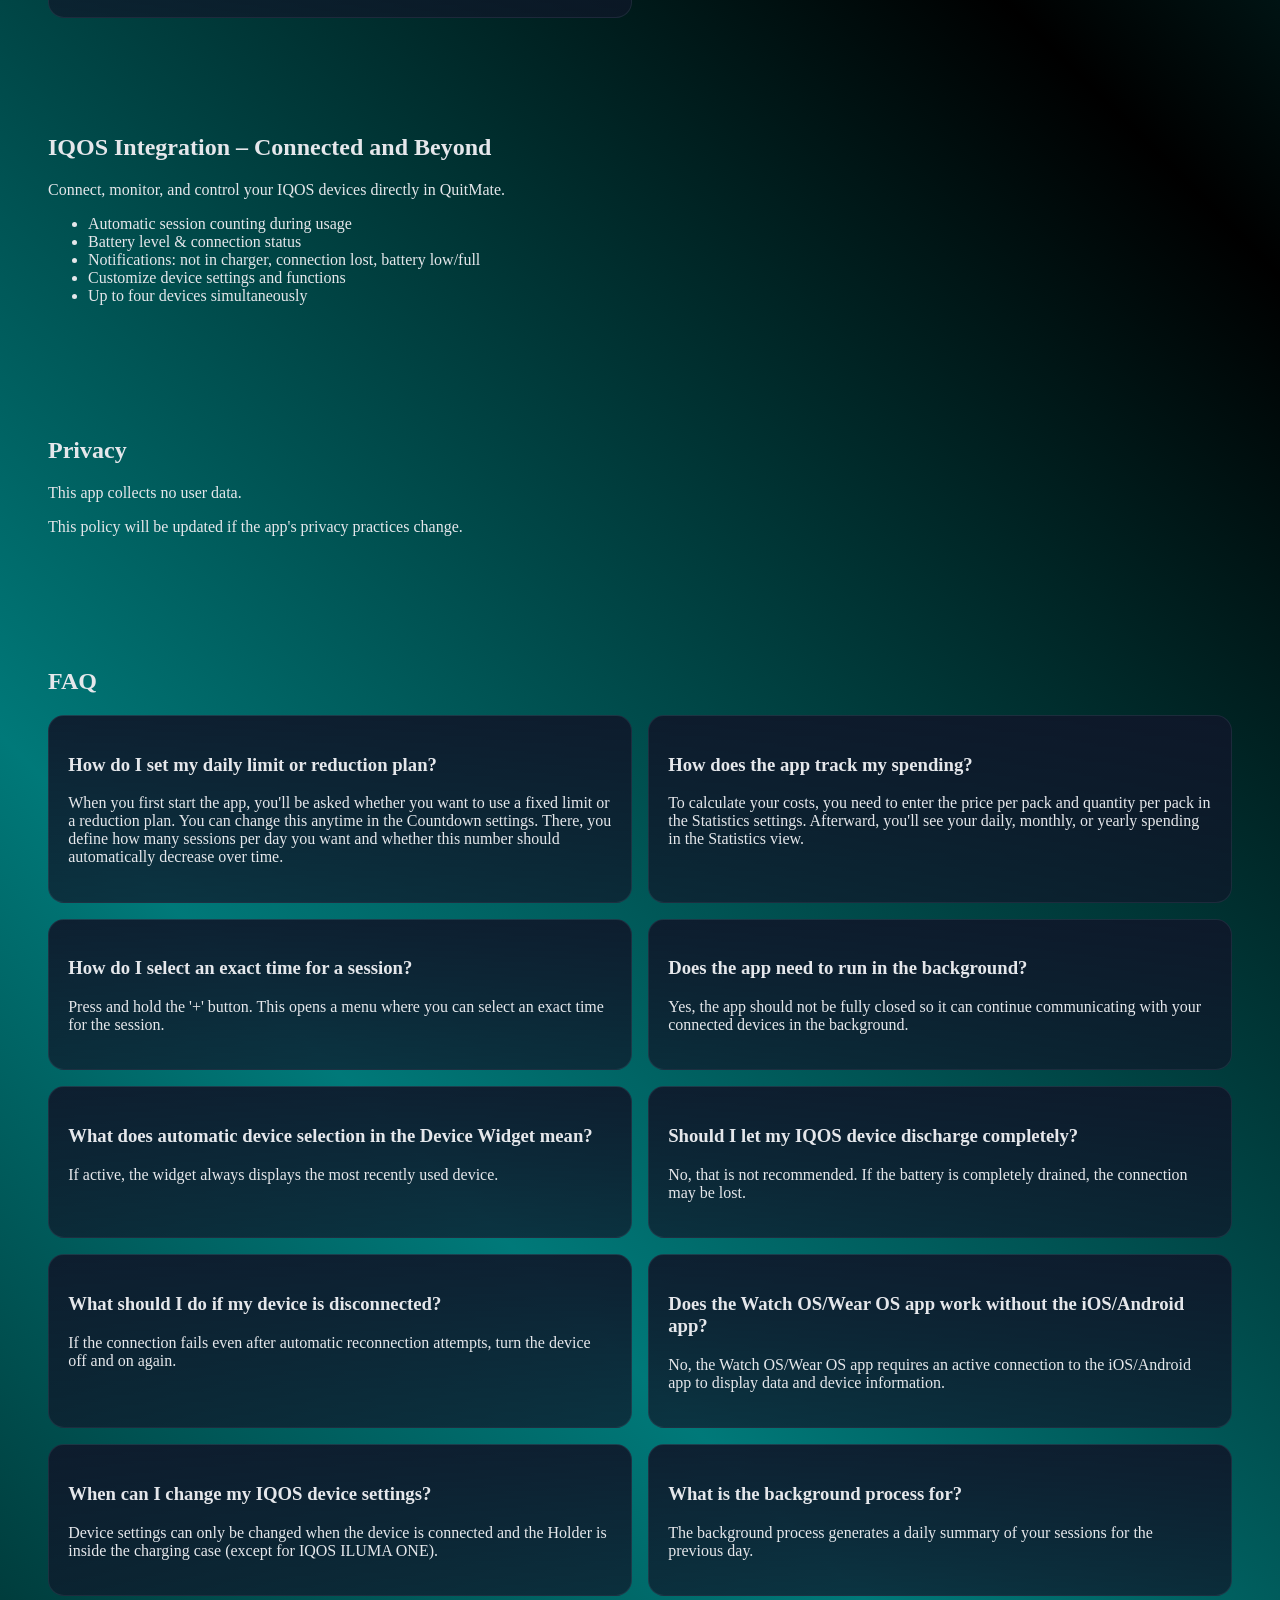
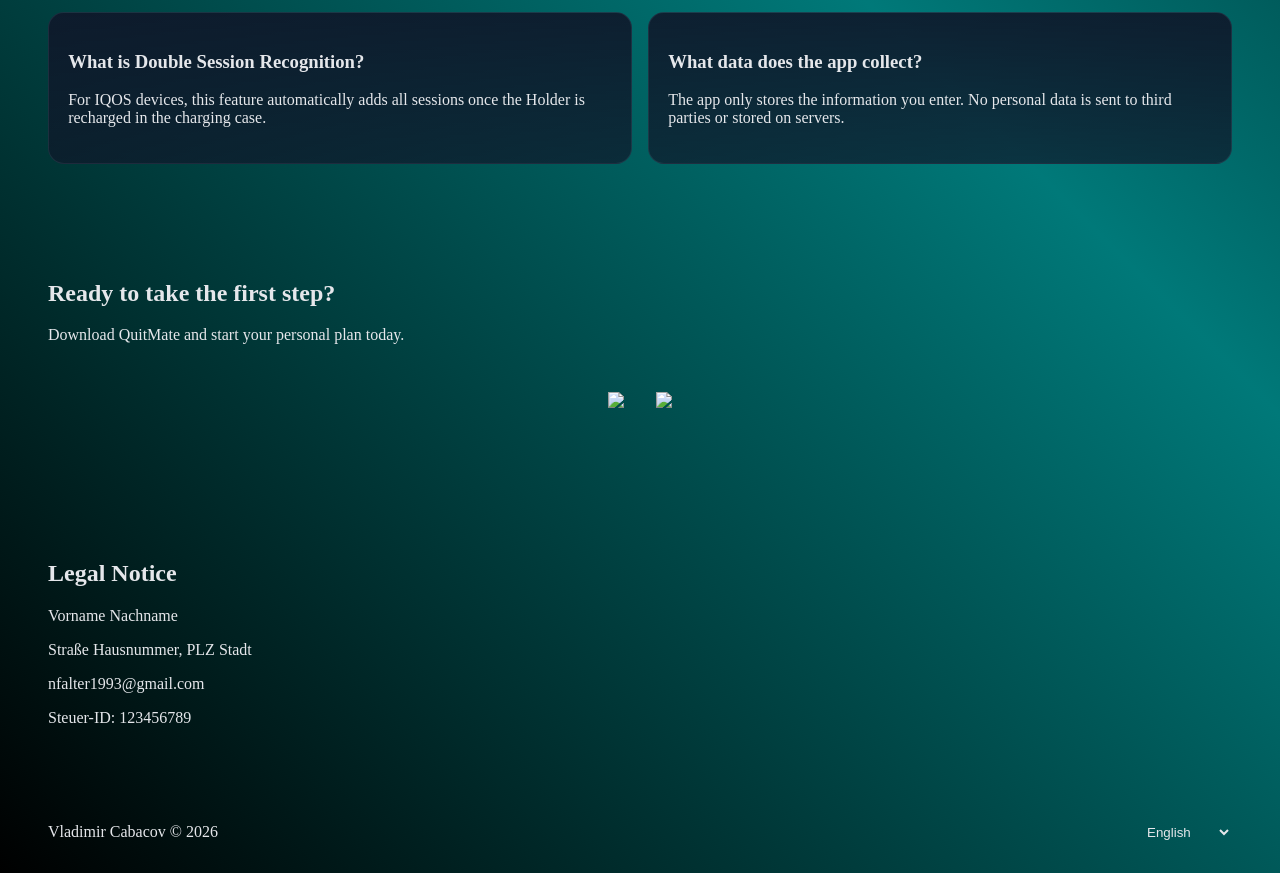
==== commit 2354b2fe: "Add missing localizations" ====
--- a/index.html
+++ b/index.html
@@ -220,7 +220,8 @@
     <p data-i18n="download-description"></p>
     <div class="spacing-block">
         <!--  TODO: Link      -->
-        <a class="button" href="http://localhost"><strong>App Store</strong></a>
+        <a href="http://localhost"><img id="app-store-badge" src="badges/apple/en.svg" height="100"></a>
+        <a href="http://localhost"><img id="google-play-badge" src="badges/google/en.svg" height="100"></a>
     </div>
 </section>
 
@@ -235,8 +236,26 @@
 <div class="footer">
     <p>Vladimir Cabacov &#169; <span id="year">year</span></p>
     <select id="languages" name="languages" aria-label="Language" onchange="changeLanguage(this.value)">
+        <option value="bg">Български</option>
+        <option value="cs">Čeština</option>
+        <option value="da">Dansk</option>
+        <option value="de">Deutsch</option>
+        <option value="el">Ελληνικά</option>
+        <option value="es">Español</option>
         <option value="en">English</option>
-        <option value="de">Deutsch</option>
+        <option value="fr">Français</option>
+        <option value="hu">Magyar</option>
+        <option value="id">Indonesia</option>
+        <option value="it">Italiano</option>
+        <option value="nl">Nederlands</option>
+        <option value="pl">Polski</option>
+        <option value="pt">Português</option>
+        <option value="ro">Română</option>
+        <option value="ru">Русский</option>
+        <option value="sk">Slovenčina</option>
+        <option value="sv">Svenska</option>
+        <option value="tr">Türkçe</option>
+        <option value="uk">Українська</option>
     </select>
 </div>
 
--- a/style.css
+++ b/style.css
@@ -82,7 +82,7 @@
     gap: 1rem;
 }
 
-@media (max-width: 600px) {
+@media (max-width: 750px) {
     .navbar .menu {
         display: none;
         flex-direction: column;
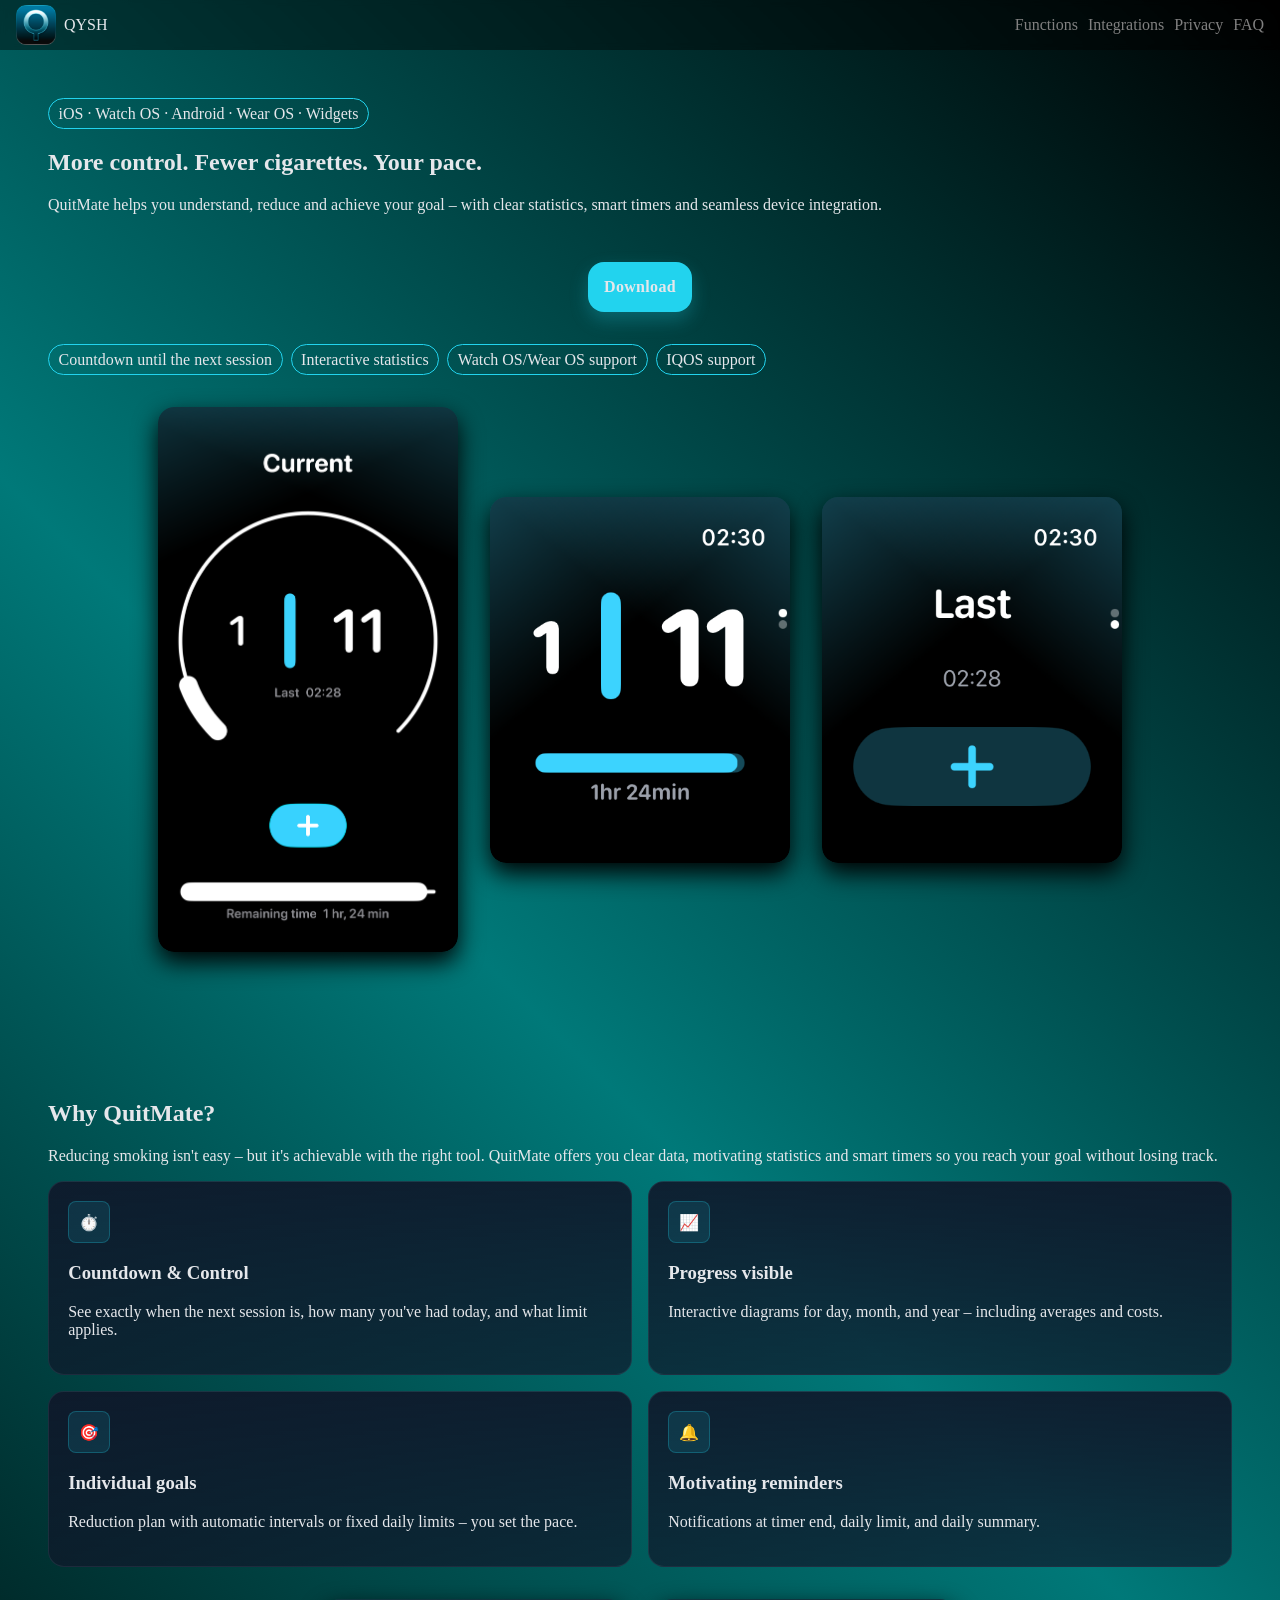
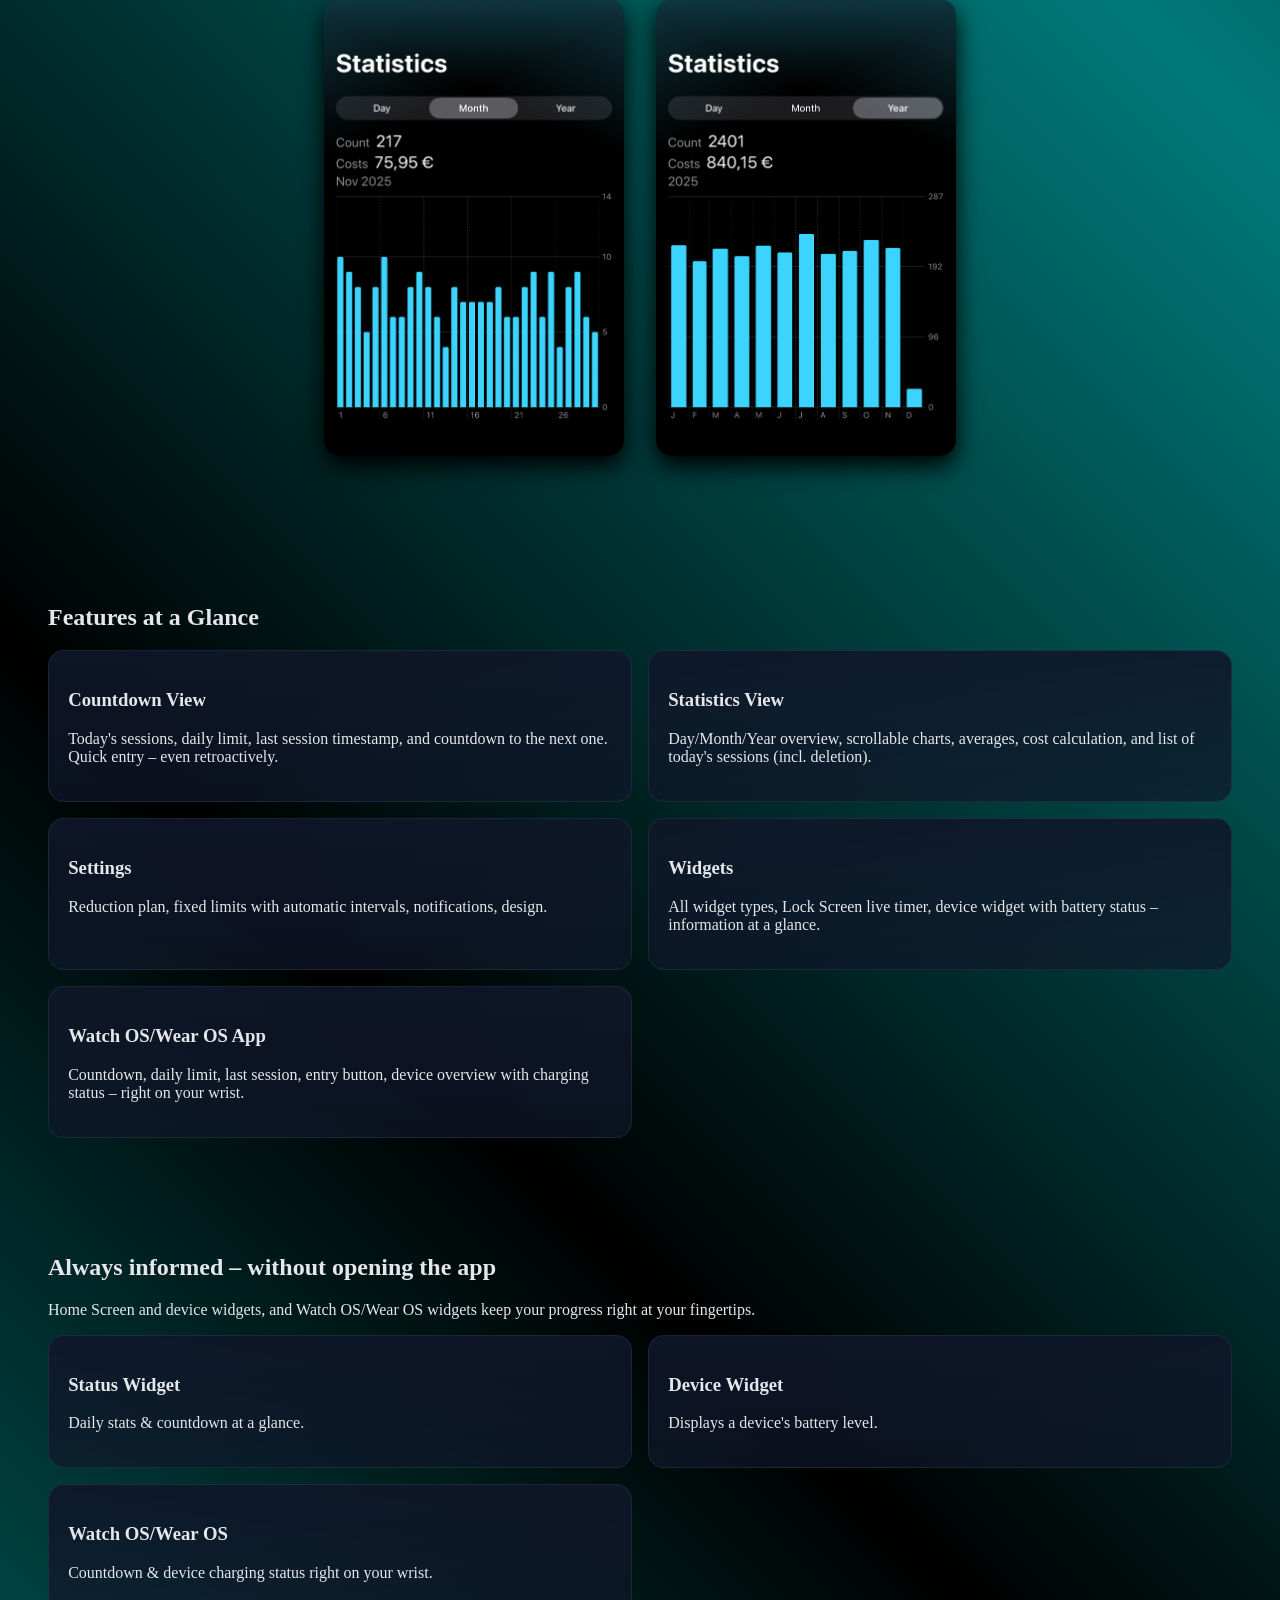
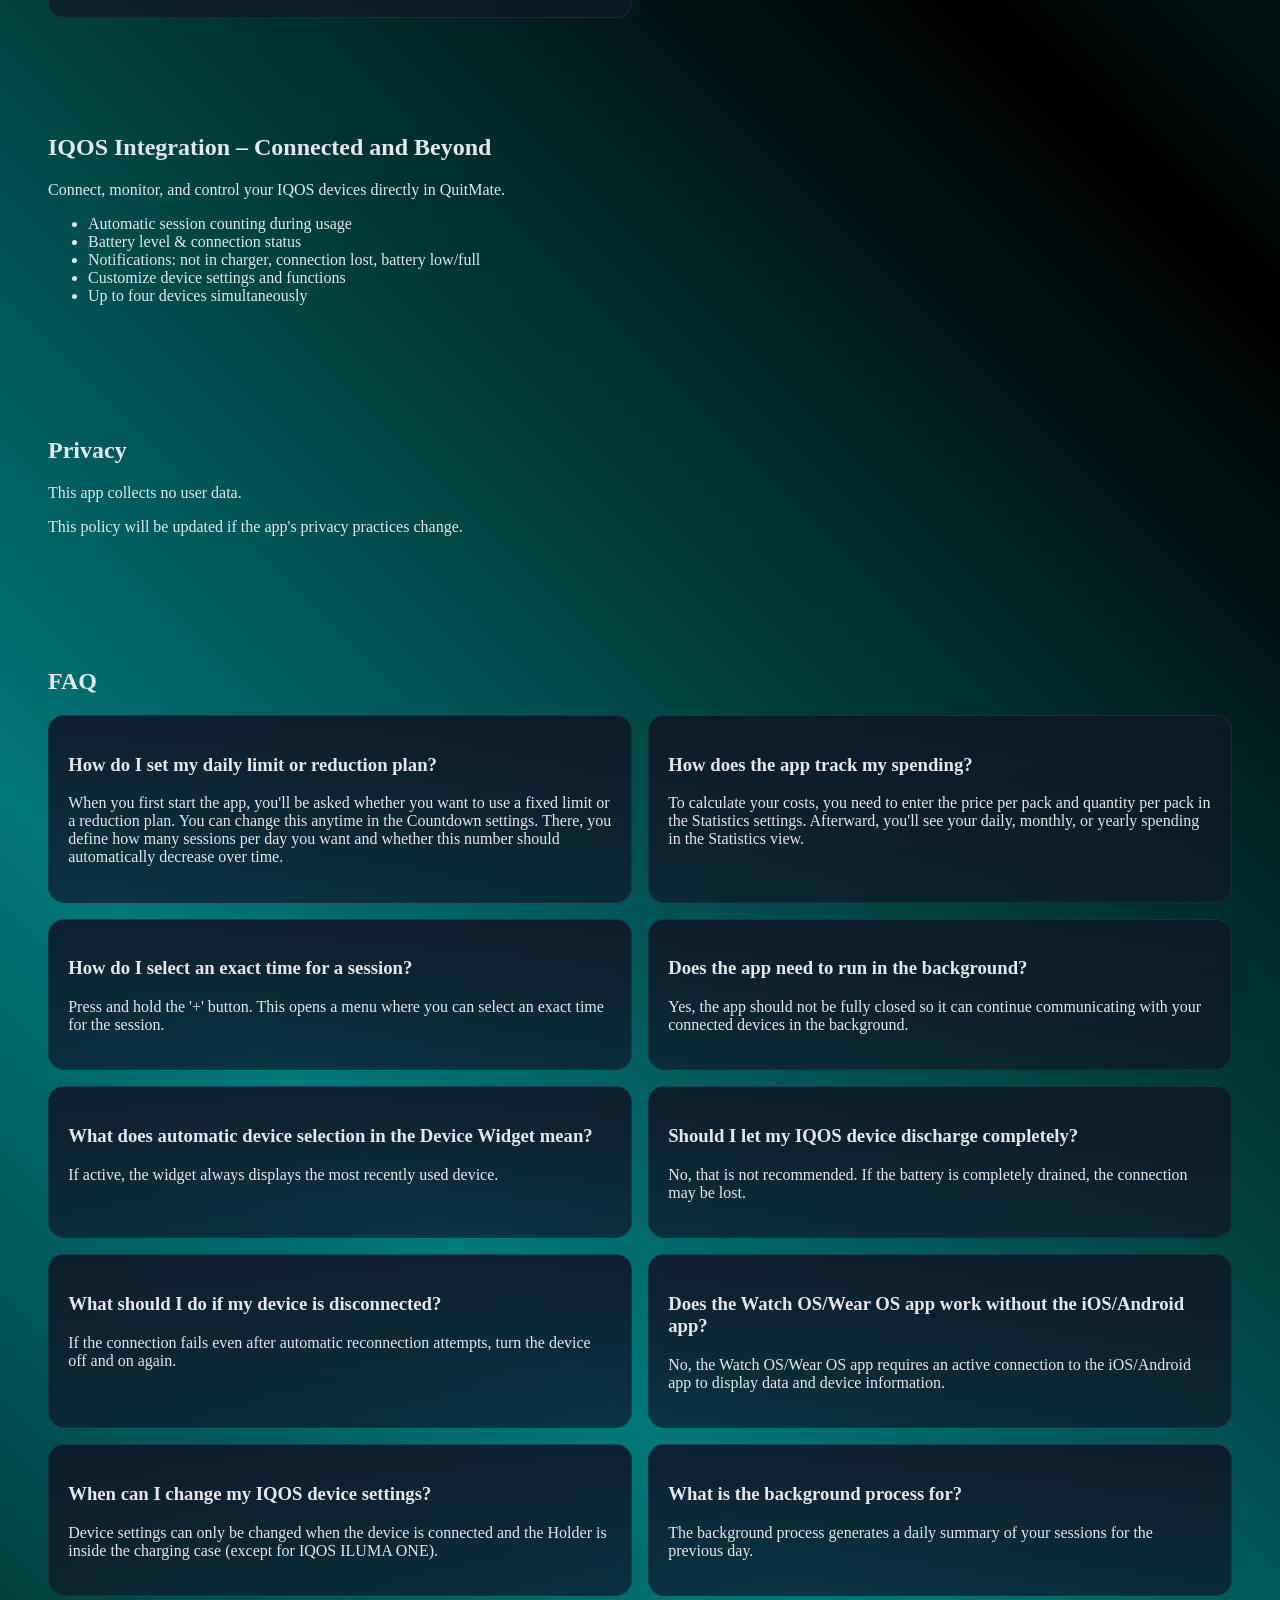
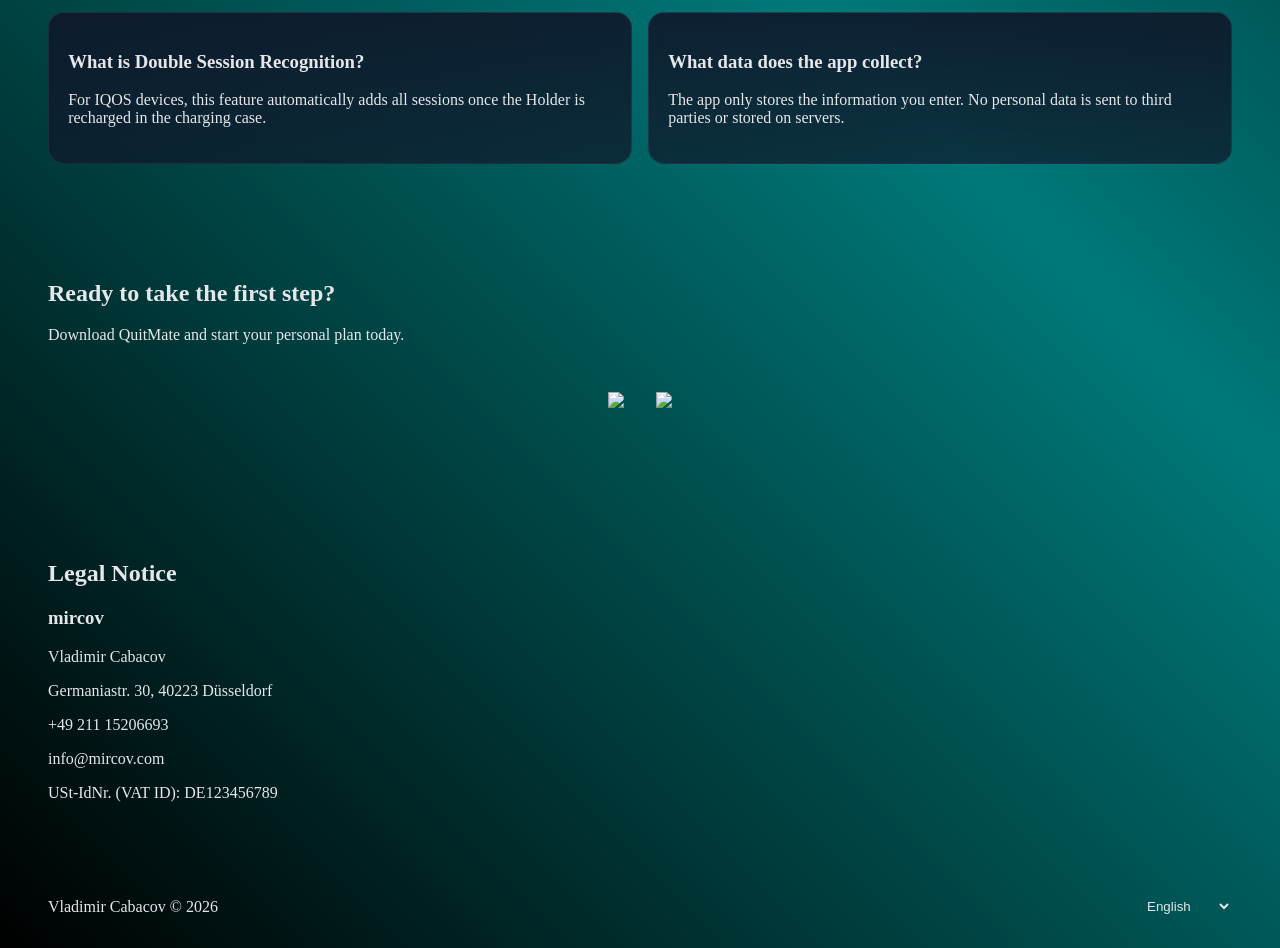
==== commit c899d7e9: "Replace Icon" ====
--- a/index.html
+++ b/index.html
@@ -5,15 +5,15 @@
     <meta charset="UTF-8">
     <meta name="viewport" content="width=device-width, initial-scale=1.0">
     <link rel="stylesheet" href="style.css">
-    <title>QuitMate</title>
+    <title>QYSH</title>
 </head>
 
 <body>
 
 <nav class="navbar">
     <div class="app-label">
-        <img src="images/QuitMateIcon-iOS-Default-1024x1024@1x.png" alt="app icon">
-        <p>QuitMate</p>
+        <img src="images/QYSHIcon.png" alt="app icon">
+        <p>QYSH</p>
     </div>
 
     <a class="burger-menu">
@@ -49,15 +49,15 @@
 
     <div class="spacing-block image-container">
         <div class="image" aria-label="Countdown">
-            <img src="images/iOSCountdown.png" alt="QuitMate – Screenshot">
+            <img src="images/iOSCountdown.png" alt="QYSH – Screenshot">
         </div>
 
         <div class="image" aria-label="Apple Watch Countdown">
-            <img src="images/WatchCountdown.png" alt="QuitMate – Apple Watch Screenshot">
+            <img src="images/WatchCountdown.png" alt="QYSH – Apple Watch Screenshot">
         </div>
 
         <div class="image" aria-label="Appel Watch Countdown">
-            <img src="images/WatchAdd.png" alt="QuitMate – Apple Watch Screenshot">
+            <img src="images/WatchAdd.png" alt="QYSH – Apple Watch Screenshot">
         </div>
     </div>
 </section>
@@ -90,10 +90,10 @@
 
     <div class="spacing-block">
         <div class="image" aria-label="Statistics">
-            <img src="images/iOSStatsMonth.png" alt="QuitMate – Statistics Screenshot">
+            <img src="images/iOSStatsMonth.png" alt="QYSH – Statistics Screenshot">
         </div>
         <div class="image" aria-label="Apple Watch Statistics">
-            <img src="images/iOSStatsYear.png" alt="QuitMate – Statistics Screenshot">
+            <img src="images/iOSStatsYear.png" alt="QYSH – Statistics Screenshot">
         </div>
     </div>
 </section>
@@ -225,12 +225,14 @@
     </div>
 </section>
 
-<section class="legal-notice">
+<section id="legal">
     <h2 data-i18n="legal-notice"></h2>
-    <p>Vorname Nachname</p>
-    <p>Straße Hausnummer, PLZ Stadt</p>
-    <p>nfalter1993@gmail.com</p>
-    <p>Steuer-ID: 123456789</p>
+    <h3>mircov</h3>
+    <p>Vladimir Cabacov</p>
+    <p>Germaniastr. 30, 40223 Düsseldorf</p>
+    <p>+49 211 15206693</p>
+    <a href="mailto:info@mircov.com">info@mircov.com</a>
+    <p>USt-IdNr. (VAT ID): DE123456789</p>
 </section>
 
 <div class="footer">
--- a/style.css
+++ b/style.css
@@ -4,6 +4,7 @@
     --button-color: #22d3ee;
     --primary-text-color: #e5e7eb;
     --dark-gray-color: #94a3b81f;
+    scroll-behavior: smooth;
 }
 
 body {
@@ -14,6 +15,9 @@
 }
 
 .navbar {
+    position: sticky;
+    top: 0;
+    z-index: 100;
     display: flex;
     background-color: rgba(0, 0, 0, 0.4);
     backdrop-filter: blur(.2rem);
